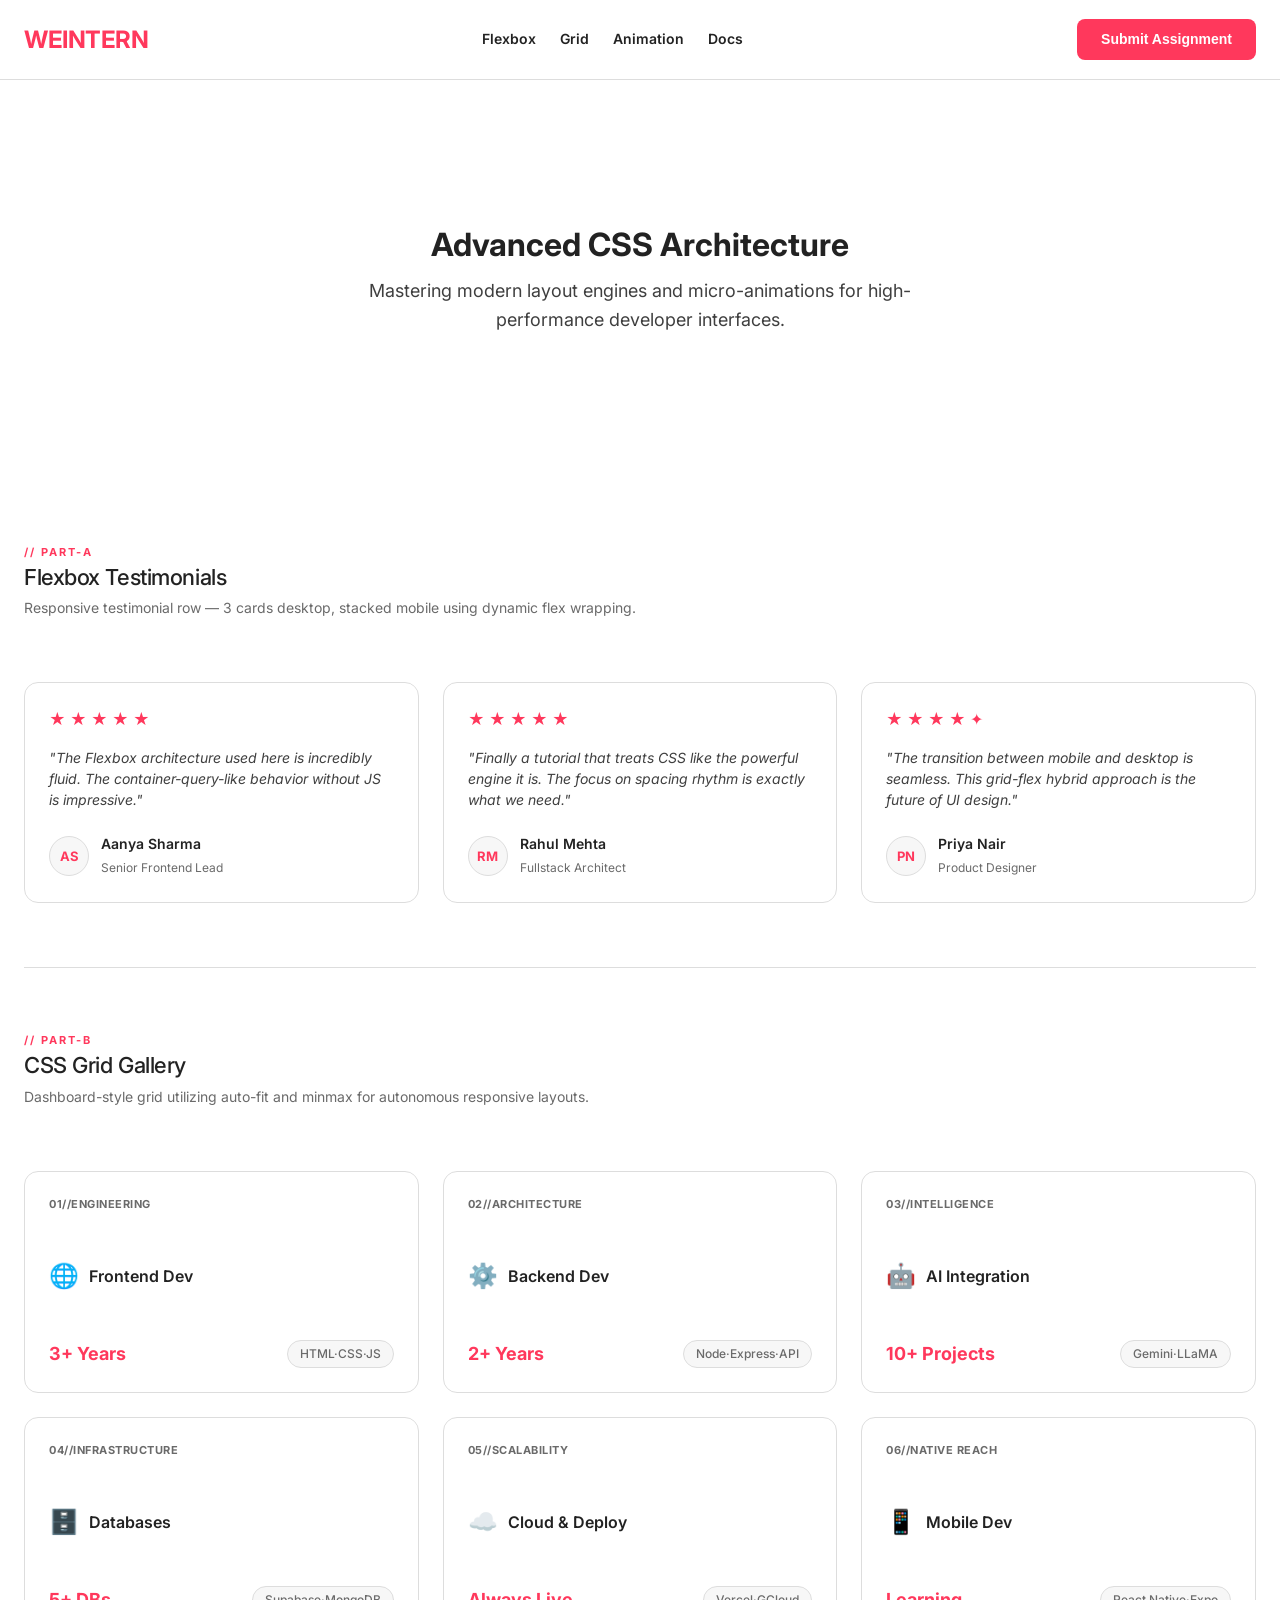
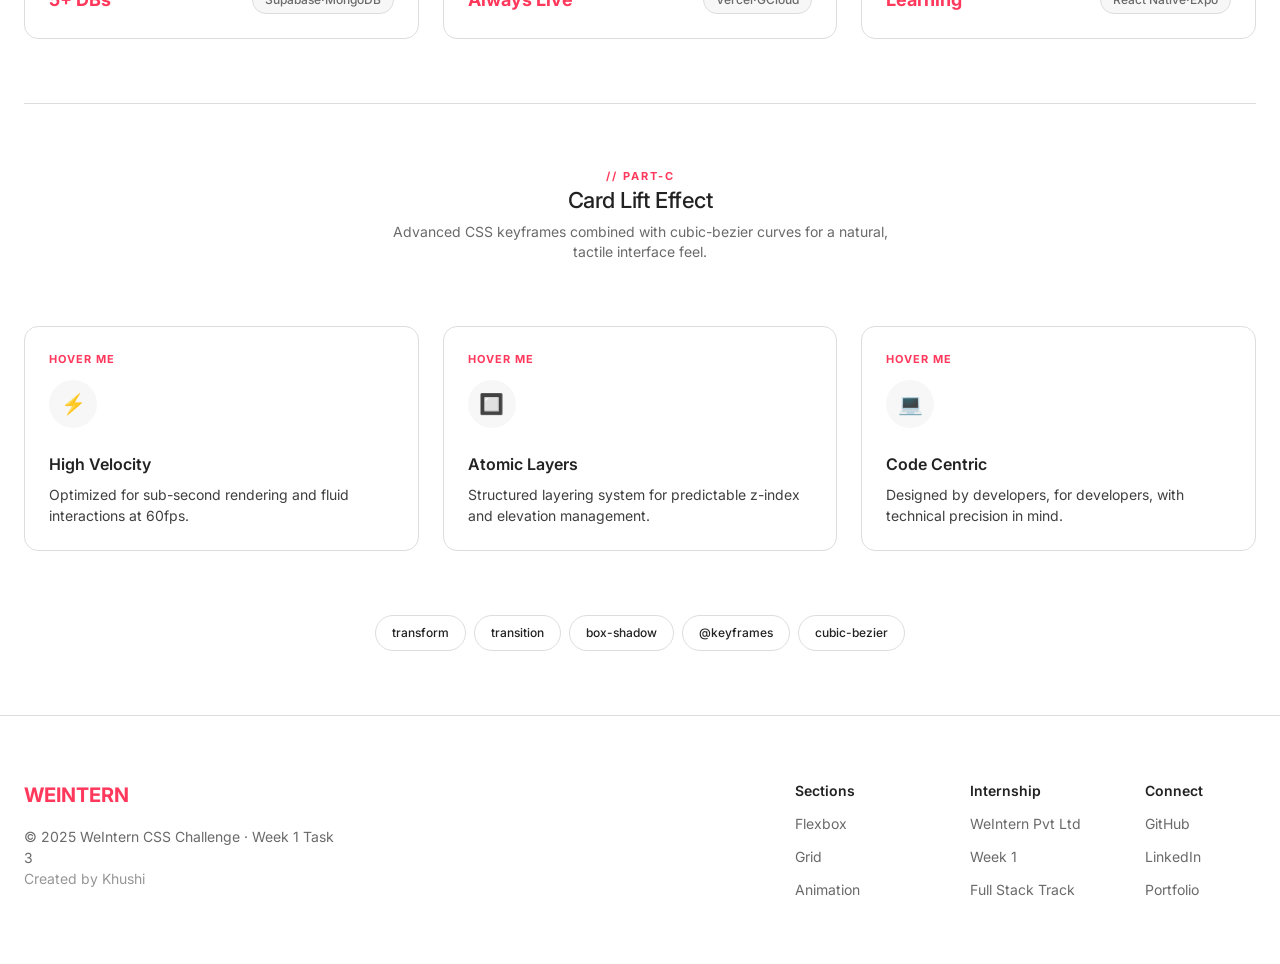
==== css-challenge/index.html @ 6a074ff6 "Convert layout to pure CSS/JS, add submission modal, and update README" ====
<!DOCTYPE html>
<html lang="en" class="custom-scrollbar">
<head>
  <meta charset="utf-8" />
  <meta name="viewport" content="width=device-width, initial-scale=1.0" />
  <title>WEINTERN | Airbnb Style Design</title>
  <!-- Google Fonts Inter -->
  <link href="https://fonts.googleapis.com/css2?family=Inter:wght@400;500;600;700&display=swap" rel="stylesheet" />
  <!-- Pure CSS Stylesheet -->
  <link rel="stylesheet" href="css/style.css?v=3" />
  <!-- Vanilla JS Script -->
  <script src="js/script.js?v=3" defer></script>
</head>
<body>

  <!-- Top Navigation Bar -->
  <header>
    <nav>
      <a href="#" class="logo">WEINTERN</a>
      <div class="nav-links">
        <a class="nav-link" href="#flexbox">Flexbox</a>
        <a class="nav-link" href="#grid">Grid</a>
        <a class="nav-link" href="#animation">Animation</a>
        <a class="nav-link" href="#">Docs</a>
      </div>
      <button class="btn-primary" id="submit-btn">Submit Assignment</button>
      <button class="hamburger" id="hamburger" aria-label="Toggle Navigation">☰</button>
    </nav>
  </header>

  <main>
    <!-- Hero Section -->
    <section class="hero">
      <div class="hero-content">
        <h1>Advanced CSS Architecture</h1>
        <p>Mastering modern layout engines and micro-animations for high-performance developer interfaces.</p>
      </div>
    </section>

    <!-- Section 1: Flexbox -->
    <section id="flexbox">
      <div class="section-header">
        <span class="section-tag">// part-a</span>
        <h2>Flexbox Testimonials</h2>
        <p>Responsive testimonial row — 3 cards desktop, stacked mobile using dynamic flex wrapping.</p>
      </div>
      <div class="flex-container reveal-container">
        <!-- Testimonial Card 1 -->
        <div class="reveal-card testimonial-card interactive-card card-press">
          <div class="star-rating">
            <span>★</span><span>★</span><span>★</span><span>★</span><span>★</span>
          </div>
          <p class="testimonial-text">"The Flexbox architecture used here is incredibly fluid. The container-query-like behavior without JS is impressive."</p>
          <div class="user-profile">
            <div class="avatar-initials">AS</div>
            <div class="user-info">
              <h4>Aanya Sharma</h4>
              <span>Senior Frontend Lead</span>
            </div>
          </div>
        </div>
        <!-- Testimonial Card 2 -->
        <div class="reveal-card testimonial-card interactive-card card-press">
          <div class="star-rating">
            <span>★</span><span>★</span><span>★</span><span>★</span><span>★</span>
          </div>
          <p class="testimonial-text">"Finally a tutorial that treats CSS like the powerful engine it is. The focus on spacing rhythm is exactly what we need."</p>
          <div class="user-profile">
            <div class="avatar-initials">RM</div>
            <div class="user-info">
              <h4>Rahul Mehta</h4>
              <span>Fullstack Architect</span>
            </div>
          </div>
        </div>
        <!-- Testimonial Card 3 -->
        <div class="reveal-card testimonial-card interactive-card card-press">
          <div class="star-rating">
            <span>★</span><span>★</span><span>★</span><span>★</span><span>✦</span>
          </div>
          <p class="testimonial-text">"The transition between mobile and desktop is seamless. This grid-flex hybrid approach is the future of UI design."</p>
          <div class="user-profile">
            <div class="avatar-initials">PN</div>
            <div class="user-info">
              <h4>Priya Nair</h4>
              <span>Product Designer</span>
            </div>
          </div>
        </div>
      </div>
    </section>

    <!-- Divider -->
    <div class="divider">
      <div class="divider-line"></div>
    </div>

    <!-- Section 2: Grid -->
    <section id="grid">
      <div class="section-header">
        <span class="section-tag">// part-b</span>
        <h2>CSS Grid Gallery</h2>
        <p>Dashboard-style grid utilizing auto-fit and minmax for autonomous responsive layouts.</p>
      </div>
      <div class="grid-container">
        <!-- Grid Items -->
        <div class="grid-card interactive-card card-press">
          <div class="grid-card-top">
            <span class="grid-category">01//ENGINEERING</span>
          </div>
          <div class="grid-card-middle">
            <span class="grid-icon">🌐</span>
            <h3 class="grid-title">Frontend Dev</h3>
          </div>
          <div class="grid-card-bottom">
            <span class="grid-stat">3+ Years</span>
            <span class="grid-tag">HTML·CSS·JS</span>
          </div>
        </div>
        <div class="grid-card interactive-card card-press">
          <div class="grid-card-top">
            <span class="grid-category">02//ARCHITECTURE</span>
          </div>
          <div class="grid-card-middle">
            <span class="grid-icon">⚙️</span>
            <h3 class="grid-title">Backend Dev</h3>
          </div>
          <div class="grid-card-bottom">
            <span class="grid-stat">2+ Years</span>
            <span class="grid-tag">Node·Express·API</span>
          </div>
        </div>
        <div class="grid-card interactive-card card-press">
          <div class="grid-card-top">
            <span class="grid-category">03//INTELLIGENCE</span>
          </div>
          <div class="grid-card-middle">
            <span class="grid-icon">🤖</span>
            <h3 class="grid-title">AI Integration</h3>
          </div>
          <div class="grid-card-bottom">
            <span class="grid-stat">10+ Projects</span>
            <span class="grid-tag">Gemini·LLaMA</span>
          </div>
        </div>
        <div class="grid-card interactive-card card-press">
          <div class="grid-card-top">
            <span class="grid-category">04//INFRASTRUCTURE</span>
          </div>
          <div class="grid-card-middle">
            <span class="grid-icon">🗄️</span>
            <h3 class="grid-title">Databases</h3>
          </div>
          <div class="grid-card-bottom">
            <span class="grid-stat">5+ DBs</span>
            <span class="grid-tag">Supabase·MongoDB</span>
          </div>
        </div>
        <div class="grid-card interactive-card card-press">
          <div class="grid-card-top">
            <span class="grid-category">05//SCALABILITY</span>
          </div>
          <div class="grid-card-middle">
            <span class="grid-icon">☁️</span>
            <h3 class="grid-title">Cloud & Deploy</h3>
          </div>
          <div class="grid-card-bottom">
            <span class="grid-stat">Always Live</span>
            <span class="grid-tag">Vercel·GCloud</span>
          </div>
        </div>
        <div class="grid-card interactive-card card-press">
          <div class="grid-card-top">
            <span class="grid-category">06//NATIVE REACH</span>
          </div>
          <div class="grid-card-middle">
            <span class="grid-icon">📱</span>
            <h3 class="grid-title">Mobile Dev</h3>
          </div>
          <div class="grid-card-bottom">
            <span class="grid-stat">Learning</span>
            <span class="grid-tag">React Native·Expo</span>
          </div>
        </div>
      </div>
    </section>

    <!-- Divider -->
    <div class="divider">
      <div class="divider-line"></div>
    </div>

    <!-- Section 3: Animation -->
    <section id="animation">
      <div class="section-header center-align">
        <span class="section-tag">// part-c</span>
        <h2>Card Lift Effect</h2>
        <p class="max-w-md mx-auto">Advanced CSS keyframes combined with cubic-bezier curves for a natural, tactile interface feel.</p>
      </div>
      <div class="animation-container reveal-container">
        <!-- Interactive Cards -->
        <div class="reveal-card animation-card interactive-card card-press">
          <span class="hover-label">HOVER ME</span>
          <div class="icon-wrapper">⚡</div>
          <h3 class="card-title">High Velocity</h3>
          <p class="card-desc">Optimized for sub-second rendering and fluid interactions at 60fps.</p>
        </div>
        <div class="reveal-card animation-card interactive-card card-press">
          <span class="hover-label">HOVER ME</span>
          <div class="icon-wrapper">🔲</div>
          <h3 class="card-title">Atomic Layers</h3>
          <p class="card-desc">Structured layering system for predictable z-index and elevation management.</p>
        </div>
        <div class="reveal-card animation-card interactive-card card-press">
          <span class="hover-label">HOVER ME</span>
          <div class="icon-wrapper">💻</div>
          <h3 class="card-title">Code Centric</h3>
          <p class="card-desc">Designed by developers, for developers, with technical precision in mind.</p>
        </div>
      </div>
      <!-- Technical Pills -->
      <div class="pills-container">
        <span class="tech-pill">transform</span>
        <span class="tech-pill">transition</span>
        <span class="tech-pill">box-shadow</span>
        <span class="tech-pill">@keyframes</span>
        <span class="tech-pill">cubic-bezier</span>
      </div>
    </section>
  </main>

  <!-- Footer -->
  <footer>
    <div class="footer-container">
      <div class="footer-left">
        <a href="#" class="footer-logo">WEINTERN</a>
        <div class="footer-info">
          © 2025 WeIntern CSS Challenge · Week 1 Task 3<br />
          <span class="opacity-70">Created by Khushi</span>
        </div>
      </div>
      <div class="footer-right">
        <div class="footer-col">
          <h4>Sections</h4>
          <a class="footer-link" href="#flexbox">Flexbox</a>
          <a class="footer-link" href="#grid">Grid</a>
          <a class="footer-link" href="#animation">Animation</a>
        </div>
        <div class="footer-col">
          <h4>Internship</h4>
          <span class="footer-text">WeIntern Pvt Ltd</span>
          <span class="footer-text">Week 1</span>
          <span class="footer-text">Full Stack Track</span>
        </div>
        <div class="footer-col">
          <h4>Connect</h4>
          <a class="footer-link" href="#">GitHub</a>
          <a class="footer-link" href="#">LinkedIn</a>
          <a class="footer-link" href="#">Portfolio</a>
        </div>
      </div>
    </div>
  </footer>

  <!-- Submission Confirmation Modal Template -->
  <template id="submission-modal-template">
    <div id="submission-modal" class="modal-overlay" aria-hidden="true">
      <div class="modal-card">
        <button class="modal-close" id="modal-close-btn" aria-label="Close modal">✕</button>
        <div class="modal-content">
          <!-- 1. Status badge -->
          <div class="modal-badge-wrapper">
            <span class="modal-badge">Week 1 · Task 3 · Submitted</span>
          </div>
          
          <!-- 2. Main heading -->
          <h2 class="modal-heading">Assignment Submitted</h2>
          
          <!-- 3. Subtext -->
          <p class="modal-subtext">Your CSS Challenge has been successfully submitted to WeIntern. Our team will review your implementation shortly.</p>
          
          <!-- 4. Divider -->
          <div class="modal-divider"></div>
          
          <!-- 5. Submission details -->
          <div class="modal-details">
            <div class="details-row">
              <span class="details-label">Task</span>
              <span class="details-value">CSS Challenge — Week 1</span>
            </div>
            <div class="details-row">
              <span class="details-label">Submitted by</span>
              <span class="details-value">Khushi</span>
            </div>
            <div class="details-row">
              <span class="details-label">Status</span>
              <span class="details-status-pill">Under Review</span>
            </div>
          </div>
          
          <!-- 6. Bottom divider -->
          <div class="modal-divider"></div>
          
          <!-- 7. Two buttons -->
          <div class="modal-buttons">
            <button class="btn-modal-secondary" id="modal-view-btn">View Submission</button>
            <button class="btn-modal-primary" id="modal-done-btn">Done</button>
          </div>
          
          <!-- 8. Legal note -->
          <p class="modal-legal">Submitted assignments are reviewed within 2-3 business days.</p>
        </div>
      </div>
    </div>
  </template>

</body>
</html>
---- css-challenge/css/style.css ----
/* ── VARIABLES ── */
:root {
  --primary: #ff385c;
  --on-primary: #ffffff;
  --bg: #ffffff;
  --surface: #ffffff;
  --on-surface: #222222;
  --on-surface-variant: #6a6a6a;
  --outline: #dddddd;
  --outline-soft: #ebebeb;
  --secondary: #3f3f3f;
  --surface-variant: #f7f7f7;
  --shadow-airbnb: rgba(0, 0, 0, 0.04) 0 2px 6px, rgba(0, 0, 0, 0.1) 0 4px 8px;
  
  --font-family: 'Inter', -apple-system, BlinkMacSystemFont, "Segoe UI", Roboto, Helvetica, Arial, sans-serif;
  
  /* Spacing system */
  --spacing-stack-sm: 8px;
  --spacing-stack-md: 12px;
  --spacing-stack-lg: 24px;
  --spacing-stack-xl: 64px;
  --spacing-gutter: 24px;
  --spacing-margin-mobile: 24px;
  --container-max: 1280px;
}

/* ── RESET ── */
* {
  box-sizing: border-box;
  margin: 0;
  padding: 0;
}

html {
  scroll-behavior: smooth;
}

body {
  font-family: var(--font-family);
  background-color: var(--bg);
  color: var(--on-surface);
  line-height: 1.5;
  font-size: 16px;
  overflow-x: hidden;
}

/* Custom Scrollbar */
.custom-scrollbar::-webkit-scrollbar {
  width: 8px;
}
.custom-scrollbar::-webkit-scrollbar-track {
  background: #ffffff;
}
.custom-scrollbar::-webkit-scrollbar-thumb {
  background: #dddddd;
  border-radius: 10px;
}

/* ── NAVBAR ── */
header {
  position: fixed;
  top: 0;
  width: 100%;
  z-index: 50;
  background-color: var(--surface);
  border-bottom: 1px solid var(--outline);
  height: 80px;
}

header nav {
  height: 100%;
  display: flex;
  align-items: center;
  justify-content: space-between;
  padding: 0 var(--spacing-gutter);
  max-width: var(--container-max);
  margin: 0 auto;
}

.logo {
  font-size: 24px;
  font-weight: 700;
  color: var(--primary);
  letter-spacing: -0.5px;
  text-decoration: none;
}

.nav-links {
  display: flex;
  align-items: center;
  gap: var(--spacing-stack-lg);
}

.nav-link {
  color: var(--on-surface);
  font-size: 14px;
  font-weight: 600;
  line-height: 1.43;
  text-decoration: none;
  transition: color 0.2s ease;
}

.nav-link:hover {
  color: var(--primary);
}

.btn-primary {
  background-color: var(--primary);
  color: var(--on-primary);
  border: none;
  padding: 10px 24px;
  font-size: 14px;
  font-weight: 600;
  line-height: 1.43;
  border-radius: 8px;
  cursor: pointer;
  transition: transform 0.2s ease, background-color 0.2s ease;
}

.btn-primary:active {
  transform: scale(0.95);
}

/* Hamburger menu button */
.hamburger {
  display: none;
  background: none;
  border: none;
  font-size: 24px;
  cursor: pointer;
  color: var(--on-surface);
  padding: 8px;
  z-index: 100;
}

/* ── HERO ── */
.hero {
  min-height: 400px;
  display: flex;
  flex-direction: column;
  align-items: center;
  justify-content: center;
  text-align: center;
  padding: var(--spacing-stack-xl) var(--spacing-margin-mobile);
  border-b: 1px solid var(--outline);
  background-color: var(--surface);
  margin-top: 80px; /* Offset for fixed navbar */
}

.hero-content {
  z-index: 10;
  max-width: 48rem; /* 3xl - 768px */
}

.hero-badge {
  display: inline-block;
  padding: 4px 12px;
  border: 1px solid var(--outline);
  background-color: var(--surface-variant);
  color: var(--on-surface);
  font-size: 12px;
  font-weight: 600;
  line-height: 1.43;
  margin-bottom: var(--spacing-stack-md);
  border-radius: 9999px;
}

.hero h1 {
  font-size: 32px;
  font-weight: 700;
  line-height: 1.25;
  color: var(--on-surface);
  margin-bottom: var(--spacing-stack-md);
}

.hero p {
  font-size: 18px;
  line-height: 1.6;
  color: var(--secondary);
  max-width: 36rem; /* xl */
  margin: 0 auto;
}

/* Section Common Styles */
section {
  padding: var(--spacing-stack-xl) var(--spacing-gutter);
  max-width: var(--container-max);
  margin: 0 auto;
  scroll-margin-top: 80px; /* offset for nav */
}

.section-header {
  margin-bottom: var(--spacing-stack-xl);
}

.section-header.center-align {
  text-align: center;
}

.max-w-md {
  max-width: 32rem;
}

.mx-auto {
  margin-left: auto;
  margin-right: auto;
}

.section-tag {
  font-size: 11px;
  font-weight: 700;
  color: var(--primary);
  letter-spacing: 2px;
  text-transform: uppercase;
  display: block;
  margin-bottom: 4px;
}

.section-header h2 {
  font-size: 22px;
  font-weight: 500;
  line-height: 1.18;
  letter-spacing: -0.44px;
  color: var(--on-surface);
  margin-bottom: 8px;
}

.section-header p {
  font-size: 14px;
  color: var(--on-surface-variant);
  line-height: 1.43;
}

.divider {
  max-width: var(--container-max);
  margin: 0 auto;
  padding: 0 var(--spacing-gutter);
}

.divider-line {
  border-top: 1px solid var(--outline);
}

/* ── FLEXBOX SECTION ── */
.flex-container {
  display: flex;
  flex-wrap: wrap;
  gap: var(--spacing-gutter);
  justify-content: center;
}

.testimonial-card {
  flex: 1;
  min-width: 280px;
  background-color: var(--surface);
  padding: var(--spacing-stack-lg);
  border: 1px solid var(--outline);
  border-radius: 14px;
  cursor: pointer;
  transition: transform 0.15s ease, box-shadow 0.3s ease;
}

.testimonial-card:hover {
  box-shadow: var(--shadow-airbnb);
}

.star-rating {
  display: flex;
  gap: 2px;
  color: var(--primary);
  font-size: 16px;
  letter-spacing: 2px;
  margin-bottom: 16px;
}

.testimonial-text {
  font-size: 14px;
  line-height: 1.5;
  color: var(--secondary);
  font-style: italic;
  margin-bottom: 24px;
}

.user-profile {
  display: flex;
  align-items: center;
  gap: 12px;
}

.avatar-initials {
  width: 40px;
  height: 40px;
  border-radius: 9999px;
  background-color: var(--surface-variant);
  border: 1px solid var(--outline);
  display: flex;
  align-items: center;
  justify-content: center;
  font-size: 13px;
  font-weight: 700;
  color: var(--primary);
}

.user-info h4 {
  font-size: 14px;
  font-weight: 600;
  color: var(--on-surface);
  line-height: 1.43;
}

.user-info span {
  font-size: 12px;
  color: var(--on-surface-variant);
  line-height: 1.33;
}

/* ── GRID SECTION ── */
.grid-container {
  display: grid;
  grid-template-columns: repeat(3, 1fr);
  gap: var(--spacing-gutter);
}

.grid-card {
  display: flex;
  flex-direction: column;
  justify-content: space-between;
  padding: 24px;
  aspect-ratio: 16 / 9;
  background-color: var(--surface);
  border: 1px solid var(--outline);
  border-radius: 14px;
  cursor: pointer;
  position: relative;
  overflow: hidden;
  box-sizing: border-box;
  transition: transform 0.15s ease, box-shadow 0.3s ease;
}

.grid-card:hover {
  box-shadow: var(--shadow-airbnb);
}

.grid-card-top {
  display: flex;
  justify-content: space-between;
  align-items: flex-start;
  width: 100%;
}

.grid-category {
  font-size: 11px;
  font-weight: 700;
  color: var(--on-surface-variant);
  text-transform: uppercase;
  letter-spacing: 0.5px;
}

.grid-card-middle {
  display: flex;
  align-items: center;
  gap: 10px;
  margin: 8px 0;
}

.grid-icon {
  font-size: 24px;
  display: inline-block;
  line-height: 1;
}

.grid-title {
  font-size: 16px;
  font-weight: 600;
  color: var(--on-surface);
}

.grid-card-bottom {
  display: flex;
  justify-content: space-between;
  align-items: center;
  width: 100%;
}

.grid-stat {
  font-size: 18px;
  font-weight: 700;
  color: var(--primary);
}

.grid-tag {
  background-color: #f7f7f7;
  border: 1px solid #dddddd;
  border-radius: 9999px;
  padding: 4px 12px;
  font-size: 12px;
  color: #6a6a6a;
  font-weight: 500;
}

/* ── ANIMATION SECTION ── */
.animation-container {
  display: grid;
  grid-template-columns: repeat(3, 1fr);
  gap: var(--spacing-gutter);
}

.animation-card {
  background-color: var(--surface);
  padding: var(--spacing-stack-lg);
  border: 1px solid var(--outline);
  border-radius: 14px;
  cursor: pointer;
  transition: transform 0.15s ease, box-shadow 0.3s ease;
}

.animation-card:hover {
  box-shadow: var(--shadow-airbnb);
}

.hover-label {
  font-size: 11px;
  font-weight: 700;
  color: var(--primary);
  letter-spacing: 1px;
  text-transform: uppercase;
  margin-bottom: 12px;
  display: block;
}

.icon-wrapper {
  width: 48px;
  height: 48px;
  background-color: var(--surface-variant);
  border-radius: 9999px;
  display: flex;
  align-items: center;
  justify-content: center;
  font-size: 20px;
  color: var(--primary);
  margin-bottom: 24px;
  transition: background-color 0.3s ease;
}

.animation-card:hover .icon-wrapper {
  background-color: rgba(255, 56, 92, 0.1);
}

.card-title {
  font-size: 16px;
  font-weight: 600;
  color: var(--on-surface);
  margin-bottom: 8px;
}

.card-desc {
  font-size: 14px;
  color: var(--secondary);
  line-height: 1.5;
}

.pills-container {
  margin-top: var(--spacing-stack-xl);
  display: flex;
  flex-wrap: wrap;
  gap: 8px;
  justify-content: center;
}

.tech-pill {
  padding: 8px 16px;
  background-color: var(--surface);
  color: var(--on-surface);
  border: 1px solid var(--outline);
  border-radius: 9999px;
  font-size: 12px;
  font-weight: 500;
  cursor: pointer;
  transition: border-color 0.2s ease, background-color 0.2s ease;
}

.tech-pill:hover {
  border-color: var(--on-surface);
}

/* Animations details */
@keyframes cardEntrance {
  from { opacity: 0; transform: translateY(10px); }
  to { opacity: 1; transform: translateY(0); }
}

.reveal-card {
  opacity: 0;
}

.in-view .reveal-card {
  animation: cardEntrance 0.6s ease-out forwards;
}

/* Staggered delays for reveal cards */
.reveal-container .reveal-card:nth-child(1) {
  animation-delay: 100ms;
}
.reveal-container .reveal-card:nth-child(2) {
  animation-delay: 200ms;
}
.reveal-container .reveal-card:nth-child(3) {
  animation-delay: 300ms;
}

/* Interactive Ripple Code */
.ripple {
  position: absolute;
  background: rgba(255, 56, 92, 0.2);
  border-radius: 50%;
  transform: scale(0);
  animation: ripple-effect 0.6s linear;
  pointer-events: none;
}

@keyframes ripple-effect {
  to {
    transform: scale(4);
    opacity: 0;
  }
}

.card-press {
  transition: transform 0.15s ease, box-shadow 0.15s ease;
}

.card-pressed {
  transform: scale(0.98) !important;
}

/* ── FOOTER ── */
footer {
  background-color: var(--surface);
  width: 100%;
  padding: var(--spacing-stack-xl) var(--spacing-gutter);
  border-top: 1px solid var(--outline);
}

.footer-container {
  display: flex;
  justify-content: space-between;
  align-items: flex-start;
  max-width: var(--container-max);
  margin: 0 auto;
  gap: 48px;
}

.footer-left {
  display: flex;
  flex-direction: column;
  gap: 16px;
  max-width: 320px;
}

.footer-logo {
  font-size: 20px;
  font-weight: 700;
  color: var(--primary);
  text-decoration: none;
}

.footer-info {
  color: var(--on-surface-variant);
  font-size: 14px;
  line-height: 1.5;
}

.footer-info .opacity-70 {
  opacity: 0.7;
}

.footer-right {
  display: grid;
  grid-template-columns: repeat(3, 1fr);
  gap: var(--spacing-stack-xl);
}

.footer-col {
  display: flex;
  flex-direction: column;
  gap: 12px;
}

.footer-col h4 {
  font-size: 14px;
  font-weight: 600;
  color: var(--on-surface);
}

.footer-link {
  color: var(--on-surface-variant);
  text-decoration: none;
  font-size: 14px;
  transition: color 0.2s ease;
}

.footer-link:hover {
  text-decoration: underline;
  color: var(--on-surface);
}

.footer-text {
  color: var(--on-surface-variant);
  font-size: 14px;
}

/* ── RESPONSIVE ── */
@media (max-width: 744px) {
  /* Navbar adjustments */
  header nav {
    padding: 0 var(--spacing-margin-mobile);
  }
  
  .hamburger {
    display: block; /* Show hamburger button */
  }

  .nav-links {
    display: none; /* Hide default menu */
    flex-direction: column;
    align-items: flex-start;
    position: absolute;
    top: 80px;
    left: 0;
    width: 100%;
    background-color: var(--surface);
    border-bottom: 1px solid var(--outline);
    padding: 16px var(--spacing-margin-mobile) 24px var(--spacing-margin-mobile);
    box-shadow: var(--shadow-airbnb);
    gap: 16px;
    box-sizing: border-box;
  }
  
  .nav-links.open {
    display: flex; /* Open navigation panel */
  }

  .btn-primary {
    width: 100%;
    text-align: center;
    box-sizing: border-box;
  }

  /* Section Padding */
  section {
    padding: 32px var(--spacing-margin-mobile);
  }

  .hero {
    padding: 48px var(--spacing-margin-mobile);
  }
  
  .hero h1 {
    font-size: 28px;
  }

  /* Flexbox stacked full width */
  .flex-container {
    flex-direction: column;
  }

  .testimonial-card {
    width: 100%;
    min-width: 100%;
  }

  /* Grid 1 column */
  .grid-container {
    grid-template-columns: 1fr;
  }
  
  .grid-card {
    aspect-ratio: auto;
    min-height: 180px;
  }

  /* Animation cards 1 column */
  .animation-container {
    grid-template-columns: 1fr;
  }

  /* Footer adjustments */
  .footer-container {
    flex-direction: column;
    gap: 48px;
    padding: 0;
  }

  .footer-left {
    max-width: 100%;
    text-align: center;
    align-items: center;
    width: 100%;
  }

  .footer-right {
    grid-template-columns: 1fr;
    gap: 32px;
    width: 100%;
    text-align: center;
  }

  .footer-col {
    align-items: center;
  }

  /* Minimum touch targets */
  .nav-link, 
  .btn-primary, 
  .footer-link,
  .tech-pill,
  .testimonial-card,
  .grid-card,
  .animation-card {
    min-height: 48px;
  }
  
  .btn-primary {
    display: flex;
    align-items: center;
    justify-content: center;
  }
}

/* ── SUBMISSION MODAL ── */
body.modal-open {
  overflow: hidden;
}

.modal-overlay {
  position: fixed;
  top: 0;
  left: 0;
  right: 0;
  bottom: 0;
  background-color: rgba(0, 0, 0, 0.5);
  display: flex;
  align-items: center;
  justify-content: center;
  z-index: 1000;
  opacity: 0;
  transition: opacity 0.2s ease;
}

.modal-overlay.show {
  opacity: 1;
}

.modal-card {
  background: #ffffff;
  border-radius: 16px;
  width: 520px;
  max-width: calc(100% - 48px);
  padding: 40px;
  position: relative;
  box-shadow: 
    rgba(0, 0, 0, 0.04) 0 2px 6px,
    rgba(0, 0, 0, 0.1) 0 4px 8px,
    rgba(0, 0, 0, 0.2) 0 16px 40px;
  transform: translateY(20px);
  opacity: 0;
  transition: transform 0.3s ease 0.05s, opacity 0.3s ease 0.05s;
  box-sizing: border-box;
}

.modal-overlay.show .modal-card {
  transform: translateY(0);
  opacity: 1;
}

.modal-close {
  position: absolute;
  top: 16px;
  right: 16px;
  width: 32px;
  height: 32px;
  border-radius: 9999px;
  background: #f7f7f7;
  border: 1px solid #dddddd;
  font-size: 16px;
  color: #222222;
  cursor: pointer;
  display: flex;
  align-items: center;
  justify-content: center;
  transition: background-color 0.2s ease;
  padding: 0;
  line-height: 1;
}

.modal-close:hover {
  background-color: #ebebeb;
}

.modal-content {
  display: flex;
  flex-direction: column;
}

.modal-badge-wrapper {
  margin-bottom: 20px;
}

.modal-badge {
  background: #f7f7f7;
  border: 1px solid #dddddd;
  border-radius: 9999px;
  padding: 6px 16px;
  font-size: 11px;
  font-weight: 600;
  color: #6a6a6a;
  display: inline-block;
  text-transform: none;
  letter-spacing: normal;
}

.modal-heading {
  font-size: 28px;
  font-weight: 700;
  color: #222222;
  line-height: 1.2;
  margin-bottom: 8px;
}

.modal-subtext {
  font-size: 16px;
  font-weight: 400;
  color: #3f3f3f;
  line-height: 1.5;
  margin-bottom: 28px;
}

.modal-divider {
  height: 1px;
  background-color: #dddddd;
  margin: 24px 0;
  width: 100%;
}

.modal-details {
  display: flex;
  flex-direction: column;
}

.details-row {
  display: flex;
  justify-content: space-between;
  align-items: center;
  padding: 12px 0;
  border-bottom: 1px solid #ebebeb;
}

.details-row:last-child {
  border-bottom: none;
}

.details-label {
  font-size: 14px;
  font-weight: 500;
  color: #6a6a6a;
}

.details-value {
  font-size: 14px;
  font-weight: 600;
  color: #222222;
}

.details-status-pill {
  background: #fff8f9;
  border: 1px solid #ffcdd5;
  border-radius: 9999px;
  padding: 3px 12px;
  font-size: 12px;
  font-weight: 600;
  color: #ff385c;
  display: inline-block;
}

.modal-buttons {
  display: flex;
  gap: 12px;
}

.btn-modal-secondary {
  flex: 1;
  height: 48px;
  background: #ffffff;
  border: 1px solid #222222;
  border-radius: 8px;
  font-size: 14px;
  font-weight: 500;
  color: #222222;
  cursor: pointer;
  transition: background-color 0.2s ease;
  display: flex;
  align-items: center;
  justify-content: center;
}

.btn-modal-secondary:hover {
  background: #f7f7f7;
}

.btn-modal-primary {
  flex: 1;
  height: 48px;
  background: #ff385c;
  border: none;
  border-radius: 8px;
  font-size: 14px;
  font-weight: 500;
  color: #ffffff;
  cursor: pointer;
  transition: background-color 0.2s ease, transform 0.1s ease;
  display: flex;
  align-items: center;
  justify-content: center;
}

.btn-modal-primary:hover {
  background: #e00b41;
}

.btn-modal-primary:active {
  transform: scale(0.98);
}

.modal-legal {
  font-size: 12px;
  font-weight: 400;
  color: #6a6a6a;
  text-align: center;
  margin-top: 16px;
  line-height: 1.4;
}

/* ── RESPONSIVE MODAL OVERRIDES ── */
@media (max-width: 744px) {
  .modal-card {
    padding: 24px;
    width: calc(100% - 32px);
    max-width: calc(100% - 32px);
  }

  .modal-heading {
    font-size: 22px;
  }

  .modal-buttons {
    flex-direction: column;
    gap: 12px;
  }
  
  .btn-modal-secondary,
  .btn-modal-primary {
    width: 100%;
  }
}
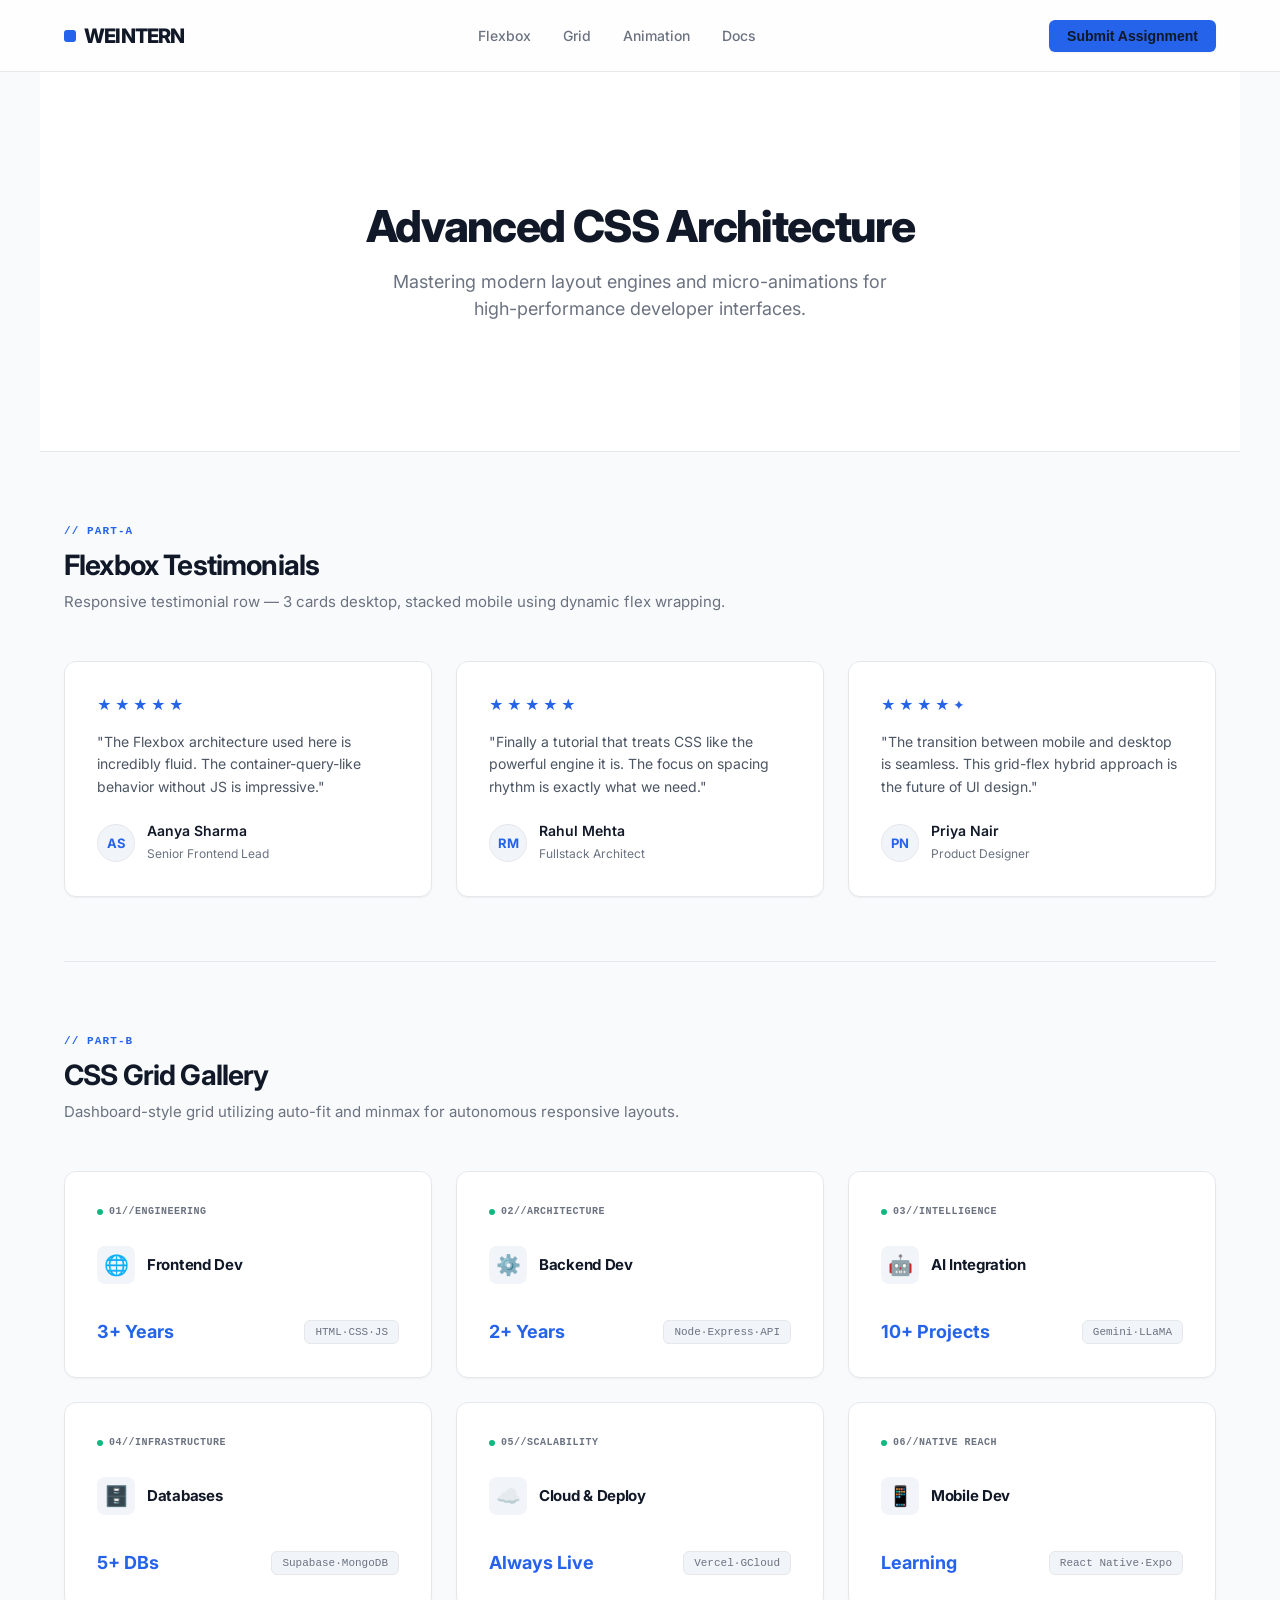
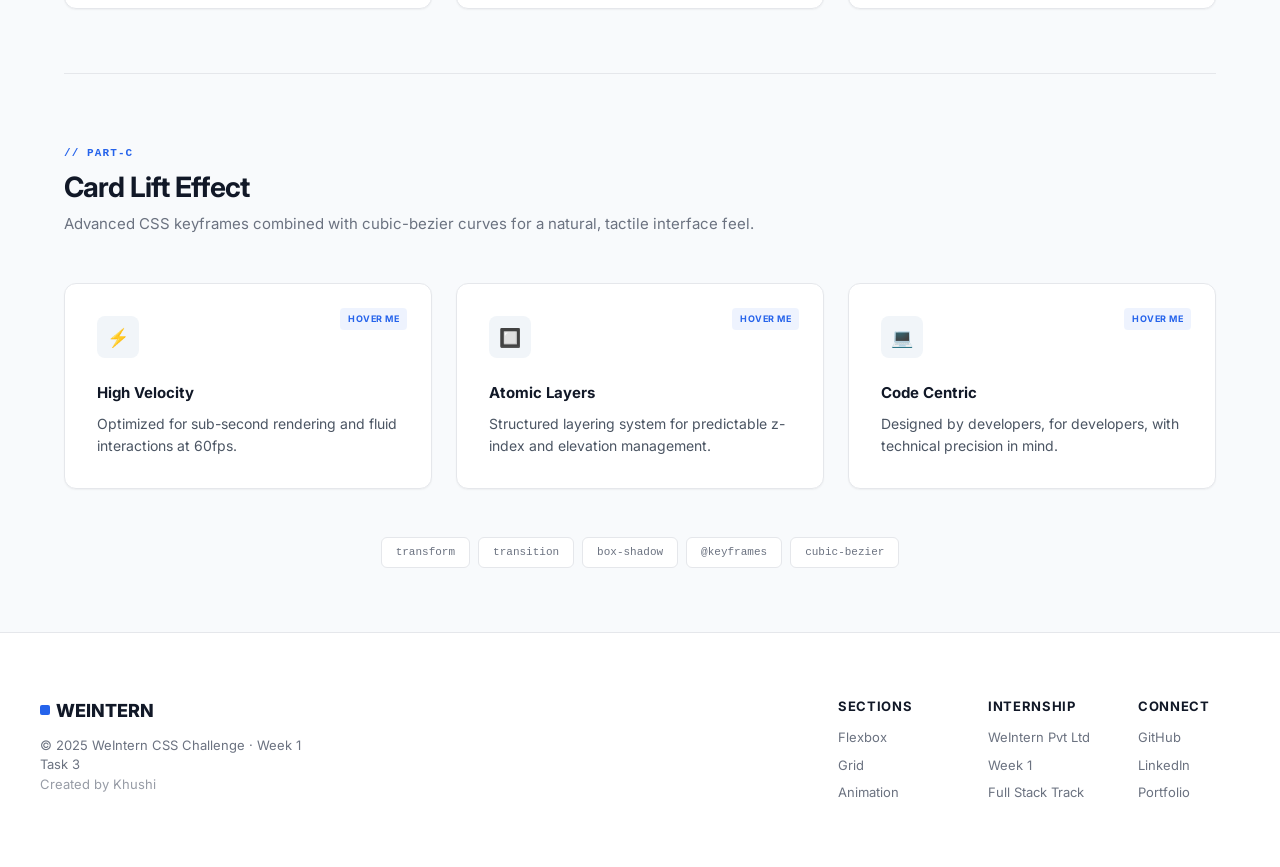
==== commit b4c7b85e: "Apply premium Slate/Blue SaaS design tokens, typography weight, animated underlines, and card hover " ====
--- a/css-challenge/index.html
+++ b/css-challenge/index.html
@@ -7,9 +7,9 @@
   <!-- Google Fonts Inter -->
   <link href="https://fonts.googleapis.com/css2?family=Inter:wght@400;500;600;700&display=swap" rel="stylesheet" />
   <!-- Pure CSS Stylesheet -->
-  <link rel="stylesheet" href="css/style.css?v=3" />
+  <link rel="stylesheet" href="css/style.css?v=4" />
   <!-- Vanilla JS Script -->
-  <script src="js/script.js?v=3" defer></script>
+  <script src="js/script.js?v=4" defer></script>
 </head>
 <body>
 
--- a/css-challenge/css/style.css
+++ b/css-challenge/css/style.css
@@ -1,27 +1,34 @@
 /* ── VARIABLES ── */
 :root {
-  --primary: #ff385c;
-  --on-primary: #ffffff;
-  --bg: #ffffff;
+  --primary: #2563EB;
+  --accent: #3B82F6;
+  --bg: #F8FAFC;
   --surface: #ffffff;
-  --on-surface: #222222;
-  --on-surface-variant: #6a6a6a;
-  --outline: #dddddd;
-  --outline-soft: #ebebeb;
-  --secondary: #3f3f3f;
-  --surface-variant: #f7f7f7;
-  --shadow-airbnb: rgba(0, 0, 0, 0.04) 0 2px 6px, rgba(0, 0, 0, 0.1) 0 4px 8px;
+  --on-surface: #111827;
+  --on-surface-variant: #6B7280;
+  --outline: #E5E7EB;
+  --outline-soft: #F3F4F6;
+  --secondary: #4B5563;
+  --surface-variant: #F1F5F9;
   
-  --font-family: 'Inter', -apple-system, BlinkMacSystemFont, "Segoe UI", Roboto, Helvetica, Arial, sans-serif;
+  /* Spacing Tokens (8px System) */
+  --space-1: 8px;
+  --space-2: 16px;
+  --space-3: 24px;
+  --space-4: 32px;
+  --space-6: 48px;
+  --space-8: 64px;
+  --container-max: 1200px;
   
-  /* Spacing system */
-  --spacing-stack-sm: 8px;
-  --spacing-stack-md: 12px;
-  --spacing-stack-lg: 24px;
-  --spacing-stack-xl: 64px;
-  --spacing-gutter: 24px;
-  --spacing-margin-mobile: 24px;
-  --container-max: 1280px;
+  /* Premium SaaS Shadows */
+  --shadow-sm: 0 1px 3px rgba(0, 0, 0, 0.02), 0 1px 2px rgba(0, 0, 0, 0.04);
+  --shadow-md: 0 4px 6px -1px rgba(0, 0, 0, 0.05), 0 2px 4px -1px rgba(0, 0, 0, 0.03);
+  --shadow-lg: 0 10px 15px -3px rgba(0, 0, 0, 0.04), 0 4px 6px -2px rgba(0, 0, 0, 0.02);
+  --shadow-hover: 0 20px 25px -5px rgba(37, 99, 235, 0.05), 0 10px 10px -5px rgba(0, 0, 0, 0.02);
+  --shadow-modal: 0 20px 25px -5px rgba(0, 0, 0, 0.1), 0 10px 10px -5px rgba(0, 0, 0, 0.04);
+
+  /* Easing Transition (SaaS Elastic) */
+  --ease-elastic: cubic-bezier(0.16, 1, 0.3, 1);
 }
 
 /* ── RESET ── */
@@ -36,12 +43,13 @@
 }
 
 body {
-  font-family: var(--font-family);
+  font-family: 'Inter', -apple-system, BlinkMacSystemFont, "Segoe UI", Roboto, Helvetica, Arial, sans-serif;
   background-color: var(--bg);
   color: var(--on-surface);
   line-height: 1.5;
   font-size: 16px;
   overflow-x: hidden;
+  -webkit-font-smoothing: antialiased;
 }
 
 /* Custom Scrollbar */
@@ -49,10 +57,10 @@
   width: 8px;
 }
 .custom-scrollbar::-webkit-scrollbar-track {
-  background: #ffffff;
+  background: var(--bg);
 }
 .custom-scrollbar::-webkit-scrollbar-thumb {
-  background: #dddddd;
+  background: var(--outline);
   border-radius: 10px;
 }
 
@@ -62,9 +70,12 @@
   top: 0;
   width: 100%;
   z-index: 50;
-  background-color: var(--surface);
+  background-color: rgba(255, 255, 255, 0.8);
+  backdrop-filter: blur(12px);
+  -webkit-backdrop-filter: blur(12px);
   border-bottom: 1px solid var(--outline);
-  height: 80px;
+  height: 72px;
+  transition: background-color 0.3s ease;
 }
 
 header nav {
@@ -72,56 +83,92 @@
   display: flex;
   align-items: center;
   justify-content: space-between;
-  padding: 0 var(--spacing-gutter);
+  padding: 0 var(--space-3);
   max-width: var(--container-max);
   margin: 0 auto;
 }
 
 .logo {
-  font-size: 24px;
-  font-weight: 700;
-  color: var(--primary);
-  letter-spacing: -0.5px;
+  font-size: 20px;
+  font-weight: 800;
+  color: var(--on-surface);
+  letter-spacing: -0.04em;
   text-decoration: none;
+  display: flex;
+  align-items: center;
+  gap: 8px;
+}
+
+.logo::before {
+  content: '';
+  display: inline-block;
+  width: 12px;
+  height: 12px;
+  background-color: var(--primary);
+  border-radius: 3px;
 }
 
 .nav-links {
   display: flex;
   align-items: center;
-  gap: var(--spacing-stack-lg);
+  gap: var(--space-4);
 }
 
 .nav-link {
-  color: var(--on-surface);
+  color: var(--on-surface-variant);
   font-size: 14px;
-  font-weight: 600;
-  line-height: 1.43;
+  font-weight: 500;
   text-decoration: none;
-  transition: color 0.2s ease;
+  position: relative;
+  padding: 4px 0;
+  transition: color 0.2s var(--ease-elastic);
 }
 
 .nav-link:hover {
-  color: var(--primary);
+  color: var(--on-surface);
+}
+
+/* Slide-in Animated Underline */
+.nav-link::after {
+  content: '';
+  position: absolute;
+  width: 100%;
+  transform: scaleX(0);
+  height: 2px;
+  bottom: 0;
+  left: 0;
+  background-color: var(--primary);
+  transform-origin: bottom right;
+  transition: transform 0.25s var(--ease-elastic);
+}
+
+.nav-link:hover::after {
+  transform: scaleX(1);
+  transform-origin: bottom left;
 }
 
 .btn-primary {
   background-color: var(--primary);
   color: var(--on-primary);
   border: none;
-  padding: 10px 24px;
+  padding: 8px 18px;
   font-size: 14px;
   font-weight: 600;
-  line-height: 1.43;
-  border-radius: 8px;
+  border-radius: 6px;
   cursor: pointer;
-  transition: transform 0.2s ease, background-color 0.2s ease;
+  box-shadow: var(--shadow-sm);
+  transition: background-color 0.2s var(--ease-elastic), transform 0.2s var(--ease-elastic), box-shadow 0.2s var(--ease-elastic);
+}
+
+.btn-primary:hover {
+  background-color: #1D4ED8;
+  box-shadow: 0 4px 12px rgba(37, 99, 235, 0.15);
 }
 
 .btn-primary:active {
-  transform: scale(0.95);
-}
-
-/* Hamburger menu button */
+  transform: scale(0.96);
+}
+
 .hamburger {
   display: none;
   background: none;
@@ -135,106 +182,82 @@
 
 /* ── HERO ── */
 .hero {
-  min-height: 400px;
+  min-height: 380px;
   display: flex;
   flex-direction: column;
   align-items: center;
   justify-content: center;
   text-align: center;
-  padding: var(--spacing-stack-xl) var(--spacing-margin-mobile);
-  border-b: 1px solid var(--outline);
+  padding: var(--space-8) var(--space-3);
+  border-bottom: 1px solid var(--outline);
   background-color: var(--surface);
-  margin-top: 80px; /* Offset for fixed navbar */
+  margin-top: 72px;
 }
 
 .hero-content {
   z-index: 10;
-  max-width: 48rem; /* 3xl - 768px */
-}
-
-.hero-badge {
-  display: inline-block;
-  padding: 4px 12px;
-  border: 1px solid var(--outline);
-  background-color: var(--surface-variant);
-  color: var(--on-surface);
-  font-size: 12px;
-  font-weight: 600;
-  line-height: 1.43;
-  margin-bottom: var(--spacing-stack-md);
-  border-radius: 9999px;
+  max-width: 640px;
 }
 
 .hero h1 {
-  font-size: 32px;
-  font-weight: 700;
-  line-height: 1.25;
-  color: var(--on-surface);
-  margin-bottom: var(--spacing-stack-md);
+  font-size: 44px;
+  font-weight: 800;
+  line-height: 1.15;
+  color: var(--on-surface);
+  letter-spacing: -0.03em;
+  margin-bottom: var(--space-2);
 }
 
 .hero p {
   font-size: 18px;
-  line-height: 1.6;
-  color: var(--secondary);
-  max-width: 36rem; /* xl */
+  line-height: 1.5;
+  color: var(--on-surface-variant);
+  max-width: 520px;
   margin: 0 auto;
 }
 
 /* Section Common Styles */
 section {
-  padding: var(--spacing-stack-xl) var(--spacing-gutter);
+  padding: var(--space-8) var(--space-3);
   max-width: var(--container-max);
   margin: 0 auto;
-  scroll-margin-top: 80px; /* offset for nav */
+  scroll-margin-top: 72px;
 }
 
 .section-header {
-  margin-bottom: var(--spacing-stack-xl);
-}
-
-.section-header.center-align {
-  text-align: center;
-}
-
-.max-w-md {
-  max-width: 32rem;
-}
-
-.mx-auto {
-  margin-left: auto;
-  margin-right: auto;
+  margin-bottom: var(--space-6);
 }
 
 .section-tag {
+  font-family: 'SFMono-Regular', Consolas, 'Liberation Mono', Menlo, monospace;
   font-size: 11px;
   font-weight: 700;
   color: var(--primary);
-  letter-spacing: 2px;
+  letter-spacing: 0.1em;
   text-transform: uppercase;
-  display: block;
-  margin-bottom: 4px;
+  display: inline-block;
+  margin-bottom: var(--space-1);
 }
 
 .section-header h2 {
-  font-size: 22px;
-  font-weight: 500;
-  line-height: 1.18;
-  letter-spacing: -0.44px;
-  color: var(--on-surface);
-  margin-bottom: 8px;
+  font-size: 28px;
+  font-weight: 700;
+  line-height: 1.25;
+  letter-spacing: -0.03em;
+  color: var(--on-surface);
+  margin-bottom: var(--space-1);
 }
 
 .section-header p {
-  font-size: 14px;
-  color: var(--on-surface-variant);
-  line-height: 1.43;
+  font-size: 15px;
+  color: var(--on-surface-variant);
+  line-height: 1.5;
 }
 
 .divider {
   max-width: var(--container-max);
   margin: 0 auto;
-  padding: 0 var(--spacing-gutter);
+  padding: 0 var(--space-3);
 }
 
 .divider-line {
@@ -245,40 +268,43 @@
 .flex-container {
   display: flex;
   flex-wrap: wrap;
-  gap: var(--spacing-gutter);
+  gap: var(--space-3);
   justify-content: center;
 }
 
 .testimonial-card {
   flex: 1;
-  min-width: 280px;
+  min-width: 290px;
   background-color: var(--surface);
-  padding: var(--spacing-stack-lg);
+  padding: var(--space-4);
   border: 1px solid var(--outline);
-  border-radius: 14px;
+  border-radius: 12px;
   cursor: pointer;
-  transition: transform 0.15s ease, box-shadow 0.3s ease;
+  box-shadow: var(--shadow-sm);
+  transition: transform 0.3s var(--ease-elastic), box-shadow 0.3s var(--ease-elastic), border-color 0.3s var(--ease-elastic);
 }
 
 .testimonial-card:hover {
-  box-shadow: var(--shadow-airbnb);
+  transform: translateY(-4px); /* Sleek translateY hover instead of scaling */
+  box-shadow: var(--shadow-hover);
+  border-color: var(--primary);
 }
 
 .star-rating {
   display: flex;
   gap: 2px;
   color: var(--primary);
-  font-size: 16px;
-  letter-spacing: 2px;
-  margin-bottom: 16px;
+  font-size: 14px;
+  letter-spacing: 1px;
+  margin-bottom: var(--space-2);
 }
 
 .testimonial-text {
   font-size: 14px;
-  line-height: 1.5;
+  line-height: 1.6;
   color: var(--secondary);
-  font-style: italic;
-  margin-bottom: 24px;
+  font-style: normal;
+  margin-bottom: var(--space-3);
 }
 
 .user-profile {
@@ -288,9 +314,9 @@
 }
 
 .avatar-initials {
-  width: 40px;
-  height: 40px;
-  border-radius: 9999px;
+  width: 38px;
+  height: 38px;
+  border-radius: 50%;
   background-color: var(--surface-variant);
   border: 1px solid var(--outline);
   display: flex;
@@ -305,40 +331,42 @@
   font-size: 14px;
   font-weight: 600;
   color: var(--on-surface);
-  line-height: 1.43;
+  line-height: 1.3;
 }
 
 .user-info span {
   font-size: 12px;
   color: var(--on-surface-variant);
-  line-height: 1.33;
+  line-height: 1.3;
 }
 
 /* ── GRID SECTION ── */
 .grid-container {
   display: grid;
   grid-template-columns: repeat(3, 1fr);
-  gap: var(--spacing-gutter);
+  gap: var(--space-3);
 }
 
 .grid-card {
   display: flex;
   flex-direction: column;
   justify-content: space-between;
-  padding: 24px;
+  padding: var(--space-4);
   aspect-ratio: 16 / 9;
   background-color: var(--surface);
   border: 1px solid var(--outline);
-  border-radius: 14px;
+  border-radius: 12px;
   cursor: pointer;
   position: relative;
   overflow: hidden;
-  box-sizing: border-box;
-  transition: transform 0.15s ease, box-shadow 0.3s ease;
+  box-shadow: var(--shadow-sm);
+  transition: transform 0.3s var(--ease-elastic), box-shadow 0.3s var(--ease-elastic), border-color 0.3s var(--ease-elastic);
 }
 
 .grid-card:hover {
-  box-shadow: var(--shadow-airbnb);
+  transform: translateY(-4px);
+  box-shadow: var(--shadow-hover);
+  border-color: var(--primary);
 }
 
 .grid-card-top {
@@ -349,29 +377,49 @@
 }
 
 .grid-category {
-  font-size: 11px;
+  font-family: 'SFMono-Regular', Consolas, monospace;
+  font-size: 10px;
   font-weight: 700;
   color: var(--on-surface-variant);
   text-transform: uppercase;
-  letter-spacing: 0.5px;
+  letter-spacing: 0.05em;
+  display: flex;
+  align-items: center;
+  gap: 6px;
+}
+
+/* Active Status indicator dot */
+.grid-category::before {
+  content: '';
+  display: inline-block;
+  width: 6px;
+  height: 6px;
+  background-color: #10B981;
+  border-radius: 50%;
 }
 
 .grid-card-middle {
   display: flex;
   align-items: center;
-  gap: 10px;
-  margin: 8px 0;
+  gap: 12px;
+  margin: var(--space-1) 0;
 }
 
 .grid-icon {
-  font-size: 24px;
-  display: inline-block;
-  line-height: 1;
+  font-size: 20px;
+  background-color: var(--surface-variant);
+  width: 38px;
+  height: 38px;
+  border-radius: 8px;
+  display: flex;
+  align-items: center;
+  justify-content: center;
 }
 
 .grid-title {
-  font-size: 16px;
-  font-weight: 600;
+  font-size: 15px;
+  font-weight: 700;
+  letter-spacing: -0.02em;
   color: var(--on-surface);
 }
 
@@ -380,6 +428,7 @@
   justify-content: space-between;
   align-items: center;
   width: 100%;
+  margin-top: 8px;
 }
 
 .grid-stat {
@@ -389,78 +438,86 @@
 }
 
 .grid-tag {
-  background-color: #f7f7f7;
-  border: 1px solid #dddddd;
-  border-radius: 9999px;
-  padding: 4px 12px;
-  font-size: 12px;
-  color: #6a6a6a;
-  font-weight: 500;
+  font-family: 'SFMono-Regular', Consolas, monospace;
+  background-color: var(--surface-variant);
+  border: 1px solid var(--outline);
+  border-radius: 6px;
+  padding: 3px 10px;
+  font-size: 11px;
+  color: var(--on-surface-variant);
 }
 
 /* ── ANIMATION SECTION ── */
 .animation-container {
   display: grid;
   grid-template-columns: repeat(3, 1fr);
-  gap: var(--spacing-gutter);
+  gap: var(--space-3);
 }
 
 .animation-card {
   background-color: var(--surface);
-  padding: var(--spacing-stack-lg);
+  padding: var(--space-4);
   border: 1px solid var(--outline);
-  border-radius: 14px;
+  border-radius: 12px;
   cursor: pointer;
-  transition: transform 0.15s ease, box-shadow 0.3s ease;
+  position: relative;
+  box-shadow: var(--shadow-sm);
+  transition: transform 0.3s var(--ease-elastic), box-shadow 0.3s var(--ease-elastic), border-color 0.3s var(--ease-elastic);
 }
 
 .animation-card:hover {
-  box-shadow: var(--shadow-airbnb);
+  transform: translateY(-4px);
+  box-shadow: var(--shadow-hover);
+  border-color: var(--primary);
 }
 
 .hover-label {
-  font-size: 11px;
+  position: absolute;
+  top: var(--space-3);
+  right: var(--space-3);
+  font-size: 9px;
   font-weight: 700;
   color: var(--primary);
-  letter-spacing: 1px;
-  text-transform: uppercase;
-  margin-bottom: 12px;
-  display: block;
+  background-color: rgba(37, 99, 235, 0.08);
+  padding: 4px 8px;
+  border-radius: 4px;
+  letter-spacing: 0.5px;
 }
 
 .icon-wrapper {
-  width: 48px;
-  height: 48px;
+  width: 42px;
+  height: 42px;
   background-color: var(--surface-variant);
-  border-radius: 9999px;
+  border-radius: 8px;
   display: flex;
   align-items: center;
   justify-content: center;
-  font-size: 20px;
+  font-size: 18px;
   color: var(--primary);
-  margin-bottom: 24px;
-  transition: background-color 0.3s ease;
+  margin-bottom: var(--space-3);
+  transition: background-color 0.2s var(--ease-elastic), color 0.2s var(--ease-elastic);
 }
 
 .animation-card:hover .icon-wrapper {
-  background-color: rgba(255, 56, 92, 0.1);
+  background-color: var(--primary);
+  color: var(--on-primary);
 }
 
 .card-title {
-  font-size: 16px;
-  font-weight: 600;
-  color: var(--on-surface);
-  margin-bottom: 8px;
+  font-size: 15px;
+  font-weight: 700;
+  color: var(--on-surface);
+  margin-bottom: var(--space-1);
 }
 
 .card-desc {
   font-size: 14px;
   color: var(--secondary);
-  line-height: 1.5;
+  line-height: 1.55;
 }
 
 .pills-container {
-  margin-top: var(--spacing-stack-xl);
+  margin-top: var(--space-6);
   display: flex;
   flex-wrap: wrap;
   gap: 8px;
@@ -468,24 +525,27 @@
 }
 
 .tech-pill {
-  padding: 8px 16px;
+  padding: 6px 14px;
   background-color: var(--surface);
-  color: var(--on-surface);
+  color: var(--on-surface-variant);
   border: 1px solid var(--outline);
-  border-radius: 9999px;
-  font-size: 12px;
+  border-radius: 6px;
+  font-family: 'SFMono-Regular', Consolas, monospace;
+  font-size: 11px;
   font-weight: 500;
   cursor: pointer;
-  transition: border-color 0.2s ease, background-color 0.2s ease;
+  transition: border-color 0.2s var(--ease-elastic), color 0.2s var(--ease-elastic), background-color 0.2s var(--ease-elastic);
 }
 
 .tech-pill:hover {
-  border-color: var(--on-surface);
-}
-
-/* Animations details */
+  border-color: var(--primary);
+  color: var(--primary);
+  background-color: rgba(37, 99, 235, 0.04);
+}
+
+/* Staggered entrance animations */
 @keyframes cardEntrance {
-  from { opacity: 0; transform: translateY(10px); }
+  from { opacity: 0; transform: translateY(12px); }
   to { opacity: 1; transform: translateY(0); }
 }
 
@@ -494,7 +554,7 @@
 }
 
 .in-view .reveal-card {
-  animation: cardEntrance 0.6s ease-out forwards;
+  animation: cardEntrance 0.6s var(--ease-elastic) forwards;
 }
 
 /* Staggered delays for reveal cards */
@@ -511,7 +571,7 @@
 /* Interactive Ripple Code */
 .ripple {
   position: absolute;
-  background: rgba(255, 56, 92, 0.2);
+  background: rgba(37, 99, 235, 0.15);
   border-radius: 50%;
   transform: scale(0);
   animation: ripple-effect 0.6s linear;
@@ -526,7 +586,7 @@
 }
 
 .card-press {
-  transition: transform 0.15s ease, box-shadow 0.15s ease;
+  transition: transform 0.15s var(--ease-elastic), box-shadow 0.15s var(--ease-elastic);
 }
 
 .card-pressed {
@@ -537,7 +597,7 @@
 footer {
   background-color: var(--surface);
   width: 100%;
-  padding: var(--spacing-stack-xl) var(--spacing-gutter);
+  padding: var(--space-8) var(--space-3);
   border-top: 1px solid var(--outline);
 }
 
@@ -547,26 +607,38 @@
   align-items: flex-start;
   max-width: var(--container-max);
   margin: 0 auto;
-  gap: 48px;
+  gap: var(--space-6);
 }
 
 .footer-left {
   display: flex;
   flex-direction: column;
-  gap: 16px;
-  max-width: 320px;
+  gap: 12px;
+  max-width: 280px;
 }
 
 .footer-logo {
-  font-size: 20px;
-  font-weight: 700;
-  color: var(--primary);
+  font-size: 18px;
+  font-weight: 800;
+  color: var(--on-surface);
   text-decoration: none;
+  display: flex;
+  align-items: center;
+  gap: 6px;
+}
+
+.footer-logo::before {
+  content: '';
+  display: inline-block;
+  width: 10px;
+  height: 10px;
+  background-color: var(--primary);
+  border-radius: 2px;
 }
 
 .footer-info {
   color: var(--on-surface-variant);
-  font-size: 14px;
+  font-size: 13px;
   line-height: 1.5;
 }
 
@@ -577,26 +649,29 @@
 .footer-right {
   display: grid;
   grid-template-columns: repeat(3, 1fr);
-  gap: var(--spacing-stack-xl);
+  gap: var(--space-6);
 }
 
 .footer-col {
   display: flex;
   flex-direction: column;
-  gap: 12px;
+  gap: 8px;
 }
 
 .footer-col h4 {
-  font-size: 14px;
-  font-weight: 600;
-  color: var(--on-surface);
+  font-size: 13px;
+  font-weight: 700;
+  color: var(--on-surface);
+  text-transform: uppercase;
+  letter-spacing: 0.05em;
+  margin-bottom: 4px;
 }
 
 .footer-link {
   color: var(--on-surface-variant);
   text-decoration: none;
-  font-size: 14px;
-  transition: color 0.2s ease;
+  font-size: 13px;
+  transition: color 0.15s ease;
 }
 
 .footer-link:hover {
@@ -606,89 +681,92 @@
 
 .footer-text {
   color: var(--on-surface-variant);
-  font-size: 14px;
+  font-size: 13px;
 }
 
 /* ── RESPONSIVE ── */
 @media (max-width: 744px) {
-  /* Navbar adjustments */
   header nav {
-    padding: 0 var(--spacing-margin-mobile);
+    padding: 0 var(--space-2);
   }
   
   .hamburger {
-    display: block; /* Show hamburger button */
+    display: block;
   }
 
   .nav-links {
-    display: none; /* Hide default menu */
+    display: none;
     flex-direction: column;
-    align-items: flex-start;
+    align-items: center;
     position: absolute;
-    top: 80px;
+    top: 72px;
     left: 0;
     width: 100%;
     background-color: var(--surface);
     border-bottom: 1px solid var(--outline);
-    padding: 16px var(--spacing-margin-mobile) 24px var(--spacing-margin-mobile);
-    box-shadow: var(--shadow-airbnb);
-    gap: 16px;
+    padding: var(--space-3) var(--space-2) var(--space-4) var(--space-2);
+    box-shadow: var(--shadow-lg);
+    gap: var(--space-2);
     box-sizing: border-box;
   }
   
   .nav-links.open {
-    display: flex; /* Open navigation panel */
+    display: flex;
   }
 
   .btn-primary {
     width: 100%;
+    max-width: 240px;
+    margin: 0 auto;
     text-align: center;
-    box-sizing: border-box;
-  }
-
-  /* Section Padding */
+  }
+
   section {
-    padding: 32px var(--spacing-margin-mobile);
+    padding: var(--space-6) var(--space-2);
   }
 
   .hero {
-    padding: 48px var(--spacing-margin-mobile);
+    padding: var(--space-6) var(--space-2);
   }
   
   .hero h1 {
-    font-size: 28px;
-  }
-
-  /* Flexbox stacked full width */
+    font-size: 32px;
+  }
+
   .flex-container {
     flex-direction: column;
+    gap: var(--space-2);
   }
 
   .testimonial-card {
     width: 100%;
     min-width: 100%;
-  }
-
-  /* Grid 1 column */
+    padding: var(--space-3);
+  }
+
   .grid-container {
     grid-template-columns: 1fr;
+    gap: var(--space-2);
   }
   
   .grid-card {
     aspect-ratio: auto;
-    min-height: 180px;
-  }
-
-  /* Animation cards 1 column */
+    min-height: 160px;
+    padding: var(--space-3);
+  }
+
   .animation-container {
     grid-template-columns: 1fr;
-  }
-
-  /* Footer adjustments */
+    gap: var(--space-2);
+  }
+
+  .animation-card {
+    padding: var(--space-3);
+  }
+
   .footer-container {
     flex-direction: column;
-    gap: 48px;
-    padding: 0;
+    gap: var(--space-4);
   }
 
   .footer-left {
@@ -700,7 +778,7 @@
 
   .footer-right {
     grid-template-columns: 1fr;
-    gap: 32px;
+    gap: var(--space-3);
     width: 100%;
     text-align: center;
   }
@@ -709,7 +787,7 @@
     align-items: center;
   }
 
-  /* Minimum touch targets */
+  /* Touch Targets height rules */
   .nav-link, 
   .btn-primary, 
   .footer-link,
@@ -738,7 +816,7 @@
   left: 0;
   right: 0;
   bottom: 0;
-  background-color: rgba(0, 0, 0, 0.5);
+  background-color: rgba(17, 24, 39, 0.4); /* Frosted dark background */
   display: flex;
   align-items: center;
   justify-content: center;
@@ -752,19 +830,16 @@
 }
 
 .modal-card {
-  background: #ffffff;
+  background: var(--surface);
   border-radius: 16px;
-  width: 520px;
+  width: 500px;
   max-width: calc(100% - 48px);
-  padding: 40px;
+  padding: var(--space-4);
   position: relative;
-  box-shadow: 
-    rgba(0, 0, 0, 0.04) 0 2px 6px,
-    rgba(0, 0, 0, 0.1) 0 4px 8px,
-    rgba(0, 0, 0, 0.2) 0 16px 40px;
-  transform: translateY(20px);
+  box-shadow: var(--shadow-modal);
+  transform: translateY(16px);
   opacity: 0;
-  transition: transform 0.3s ease 0.05s, opacity 0.3s ease 0.05s;
+  transition: transform 0.3s var(--ease-elastic) 0.05s, opacity 0.3s var(--ease-elastic) 0.05s;
   box-sizing: border-box;
 }
 
@@ -779,11 +854,11 @@
   right: 16px;
   width: 32px;
   height: 32px;
-  border-radius: 9999px;
-  background: #f7f7f7;
-  border: 1px solid #dddddd;
-  font-size: 16px;
-  color: #222222;
+  border-radius: 50%;
+  background: var(--surface-variant);
+  border: 1px solid var(--outline);
+  font-size: 14px;
+  color: var(--on-surface);
   cursor: pointer;
   display: flex;
   align-items: center;
@@ -794,7 +869,7 @@
 }
 
 .modal-close:hover {
-  background-color: #ebebeb;
+  background-color: var(--outline);
 }
 
 .modal-content {
@@ -803,42 +878,42 @@
 }
 
 .modal-badge-wrapper {
-  margin-bottom: 20px;
+  margin-bottom: 16px;
 }
 
 .modal-badge {
-  background: #f7f7f7;
-  border: 1px solid #dddddd;
+  background: var(--surface-variant);
+  border: 1px solid var(--outline);
   border-radius: 9999px;
-  padding: 6px 16px;
-  font-size: 11px;
-  font-weight: 600;
-  color: #6a6a6a;
+  padding: 5px 12px;
+  font-family: 'SFMono-Regular', Consolas, monospace;
+  font-size: 10px;
+  font-weight: 700;
+  color: var(--on-surface-variant);
   display: inline-block;
-  text-transform: none;
-  letter-spacing: normal;
 }
 
 .modal-heading {
-  font-size: 28px;
-  font-weight: 700;
-  color: #222222;
+  font-size: 24px;
+  font-weight: 700;
+  color: var(--on-surface);
   line-height: 1.2;
   margin-bottom: 8px;
+  letter-spacing: -0.02em;
 }
 
 .modal-subtext {
-  font-size: 16px;
+  font-size: 15px;
   font-weight: 400;
-  color: #3f3f3f;
+  color: var(--secondary);
   line-height: 1.5;
-  margin-bottom: 28px;
+  margin-bottom: 24px;
 }
 
 .modal-divider {
   height: 1px;
-  background-color: #dddddd;
-  margin: 24px 0;
+  background-color: var(--outline);
+  margin: 20px 0;
   width: 100%;
 }
 
@@ -851,8 +926,8 @@
   display: flex;
   justify-content: space-between;
   align-items: center;
-  padding: 12px 0;
-  border-bottom: 1px solid #ebebeb;
+  padding: 10px 0;
+  border-bottom: 1px solid var(--outline-soft);
 }
 
 .details-row:last-child {
@@ -860,25 +935,25 @@
 }
 
 .details-label {
-  font-size: 14px;
+  font-size: 13px;
   font-weight: 500;
-  color: #6a6a6a;
+  color: var(--on-surface-variant);
 }
 
 .details-value {
-  font-size: 14px;
+  font-size: 13px;
   font-weight: 600;
-  color: #222222;
+  color: var(--on-surface);
 }
 
 .details-status-pill {
-  background: #fff8f9;
-  border: 1px solid #ffcdd5;
+  background: #EFF6FF;
+  border: 1px solid #BFDBFE;
   border-radius: 9999px;
-  padding: 3px 12px;
-  font-size: 12px;
-  font-weight: 600;
-  color: #ff385c;
+  padding: 2px 10px;
+  font-size: 11px;
+  font-weight: 700;
+  color: var(--primary);
   display: inline-block;
 }
 
@@ -889,13 +964,13 @@
 
 .btn-modal-secondary {
   flex: 1;
-  height: 48px;
-  background: #ffffff;
-  border: 1px solid #222222;
-  border-radius: 8px;
-  font-size: 14px;
-  font-weight: 500;
-  color: #222222;
+  height: 44px;
+  background: var(--surface);
+  border: 1px solid var(--on-surface);
+  border-radius: 6px;
+  font-size: 13px;
+  font-weight: 600;
+  color: var(--on-surface);
   cursor: pointer;
   transition: background-color 0.2s ease;
   display: flex;
@@ -904,18 +979,18 @@
 }
 
 .btn-modal-secondary:hover {
-  background: #f7f7f7;
+  background: var(--surface-variant);
 }
 
 .btn-modal-primary {
   flex: 1;
-  height: 48px;
-  background: #ff385c;
+  height: 44px;
+  background: var(--primary);
   border: none;
-  border-radius: 8px;
-  font-size: 14px;
-  font-weight: 500;
-  color: #ffffff;
+  border-radius: 6px;
+  font-size: 13px;
+  font-weight: 600;
+  color: var(--on-primary);
   cursor: pointer;
   transition: background-color 0.2s ease, transform 0.1s ease;
   display: flex;
@@ -924,7 +999,7 @@
 }
 
 .btn-modal-primary:hover {
-  background: #e00b41;
+  background-color: #1D4ED8;
 }
 
 .btn-modal-primary:active {
@@ -932,33 +1007,34 @@
 }
 
 .modal-legal {
-  font-size: 12px;
+  font-size: 11px;
   font-weight: 400;
-  color: #6a6a6a;
+  color: var(--on-surface-variant);
   text-align: center;
-  margin-top: 16px;
+  margin-top: 14px;
   line-height: 1.4;
 }
 
 /* ── RESPONSIVE MODAL OVERRIDES ── */
 @media (max-width: 744px) {
   .modal-card {
-    padding: 24px;
+    padding: var(--space-3);
     width: calc(100% - 32px);
     max-width: calc(100% - 32px);
   }
 
   .modal-heading {
-    font-size: 22px;
+    font-size: 20px;
   }
 
   .modal-buttons {
     flex-direction: column;
-    gap: 12px;
+    gap: 8px;
   }
   
   .btn-modal-secondary,
   .btn-modal-primary {
     width: 100%;
-  }
-}
+    height: 48px; /* Touch target size */
+  }
+}
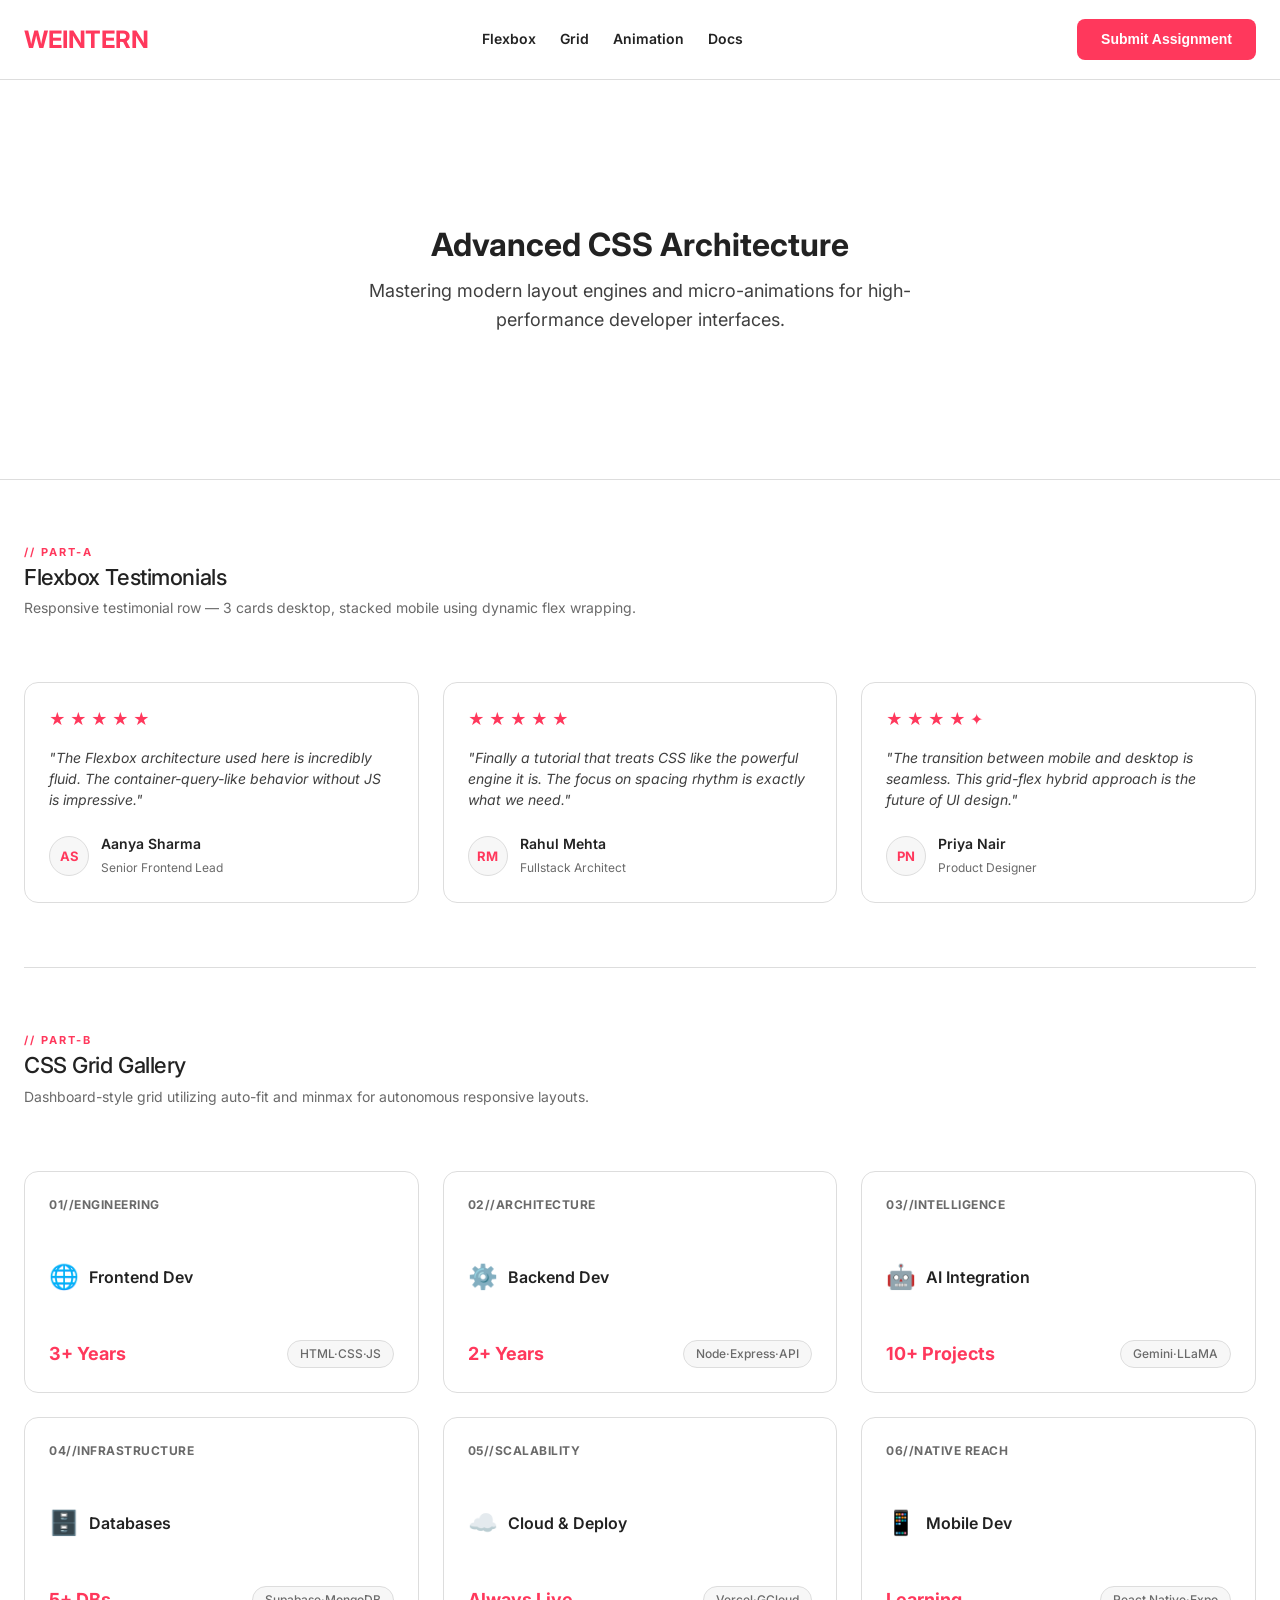
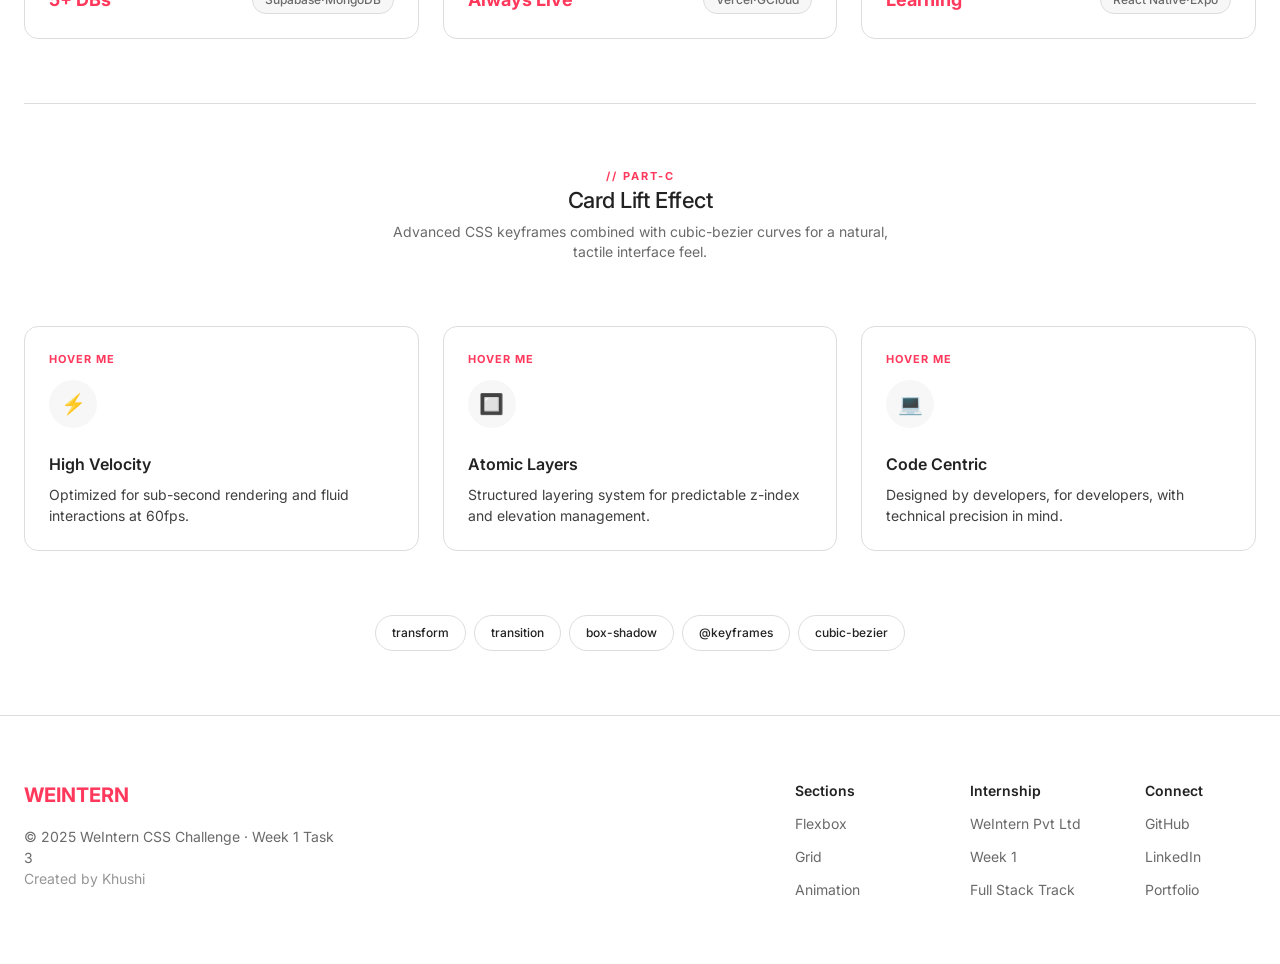
==== commit a490a836: "Restore approved Airbnb visual styling, color palette, typography, and card shapes, keeping responsi" ====
--- a/css-challenge/index.html
+++ b/css-challenge/index.html
@@ -7,9 +7,9 @@
   <!-- Google Fonts Inter -->
   <link href="https://fonts.googleapis.com/css2?family=Inter:wght@400;500;600;700&display=swap" rel="stylesheet" />
   <!-- Pure CSS Stylesheet -->
-  <link rel="stylesheet" href="css/style.css?v=4" />
+  <link rel="stylesheet" href="css/style.css?v=5" />
   <!-- Vanilla JS Script -->
-  <script src="js/script.js?v=4" defer></script>
+  <script src="js/script.js?v=5" defer></script>
 </head>
 <body>
 
--- a/css-challenge/css/style.css
+++ b/css-challenge/css/style.css
@@ -1,34 +1,27 @@
 /* ── VARIABLES ── */
 :root {
-  --primary: #2563EB;
-  --accent: #3B82F6;
-  --bg: #F8FAFC;
+  --primary: #ff385c;
+  --on-primary: #ffffff;
+  --bg: #ffffff;
   --surface: #ffffff;
-  --on-surface: #111827;
-  --on-surface-variant: #6B7280;
-  --outline: #E5E7EB;
-  --outline-soft: #F3F4F6;
-  --secondary: #4B5563;
-  --surface-variant: #F1F5F9;
+  --on-surface: #222222;
+  --on-surface-variant: #6a6a6a;
+  --outline: #dddddd;
+  --outline-soft: #ebebeb;
+  --secondary: #3f3f3f;
+  --surface-variant: #f7f7f7;
+  --shadow-airbnb: rgba(0, 0, 0, 0.04) 0 2px 6px, rgba(0, 0, 0, 0.1) 0 4px 8px;
   
-  /* Spacing Tokens (8px System) */
-  --space-1: 8px;
-  --space-2: 16px;
-  --space-3: 24px;
-  --space-4: 32px;
-  --space-6: 48px;
-  --space-8: 64px;
-  --container-max: 1200px;
+  --font-family: 'Inter', -apple-system, BlinkMacSystemFont, "Segoe UI", Roboto, Helvetica, Arial, sans-serif;
   
-  /* Premium SaaS Shadows */
-  --shadow-sm: 0 1px 3px rgba(0, 0, 0, 0.02), 0 1px 2px rgba(0, 0, 0, 0.04);
-  --shadow-md: 0 4px 6px -1px rgba(0, 0, 0, 0.05), 0 2px 4px -1px rgba(0, 0, 0, 0.03);
-  --shadow-lg: 0 10px 15px -3px rgba(0, 0, 0, 0.04), 0 4px 6px -2px rgba(0, 0, 0, 0.02);
-  --shadow-hover: 0 20px 25px -5px rgba(37, 99, 235, 0.05), 0 10px 10px -5px rgba(0, 0, 0, 0.02);
-  --shadow-modal: 0 20px 25px -5px rgba(0, 0, 0, 0.1), 0 10px 10px -5px rgba(0, 0, 0, 0.04);
-
-  /* Easing Transition (SaaS Elastic) */
-  --ease-elastic: cubic-bezier(0.16, 1, 0.3, 1);
+  /* Spacing system */
+  --spacing-stack-sm: 8px;
+  --spacing-stack-md: 12px;
+  --spacing-stack-lg: 24px;
+  --spacing-stack-xl: 64px;
+  --spacing-gutter: 24px;
+  --spacing-margin-mobile: 24px;
+  --container-max: 1280px;
 }
 
 /* ── RESET ── */
@@ -43,13 +36,12 @@
 }
 
 body {
-  font-family: 'Inter', -apple-system, BlinkMacSystemFont, "Segoe UI", Roboto, Helvetica, Arial, sans-serif;
+  font-family: var(--font-family);
   background-color: var(--bg);
   color: var(--on-surface);
   line-height: 1.5;
   font-size: 16px;
   overflow-x: hidden;
-  -webkit-font-smoothing: antialiased;
 }
 
 /* Custom Scrollbar */
@@ -57,10 +49,10 @@
   width: 8px;
 }
 .custom-scrollbar::-webkit-scrollbar-track {
-  background: var(--bg);
+  background: #ffffff;
 }
 .custom-scrollbar::-webkit-scrollbar-thumb {
-  background: var(--outline);
+  background: #dddddd;
   border-radius: 10px;
 }
 
@@ -70,12 +62,9 @@
   top: 0;
   width: 100%;
   z-index: 50;
-  background-color: rgba(255, 255, 255, 0.8);
-  backdrop-filter: blur(12px);
-  -webkit-backdrop-filter: blur(12px);
+  background-color: var(--surface);
   border-bottom: 1px solid var(--outline);
-  height: 72px;
-  transition: background-color 0.3s ease;
+  height: 80px;
 }
 
 header nav {
@@ -83,92 +72,56 @@
   display: flex;
   align-items: center;
   justify-content: space-between;
-  padding: 0 var(--space-3);
+  padding: 0 var(--spacing-gutter);
   max-width: var(--container-max);
   margin: 0 auto;
 }
 
 .logo {
-  font-size: 20px;
-  font-weight: 800;
-  color: var(--on-surface);
-  letter-spacing: -0.04em;
+  font-size: 24px;
+  font-weight: 700;
+  color: var(--primary);
+  letter-spacing: -0.5px;
   text-decoration: none;
-  display: flex;
-  align-items: center;
-  gap: 8px;
-}
-
-.logo::before {
-  content: '';
-  display: inline-block;
-  width: 12px;
-  height: 12px;
-  background-color: var(--primary);
-  border-radius: 3px;
 }
 
 .nav-links {
   display: flex;
   align-items: center;
-  gap: var(--space-4);
+  gap: var(--spacing-stack-lg);
 }
 
 .nav-link {
-  color: var(--on-surface-variant);
-  font-size: 14px;
-  font-weight: 500;
+  color: var(--on-surface);
+  font-size: 14px;
+  font-weight: 600;
+  line-height: 1.43;
   text-decoration: none;
-  position: relative;
-  padding: 4px 0;
-  transition: color 0.2s var(--ease-elastic);
+  transition: color 0.2s ease;
 }
 
 .nav-link:hover {
-  color: var(--on-surface);
-}
-
-/* Slide-in Animated Underline */
-.nav-link::after {
-  content: '';
-  position: absolute;
-  width: 100%;
-  transform: scaleX(0);
-  height: 2px;
-  bottom: 0;
-  left: 0;
-  background-color: var(--primary);
-  transform-origin: bottom right;
-  transition: transform 0.25s var(--ease-elastic);
-}
-
-.nav-link:hover::after {
-  transform: scaleX(1);
-  transform-origin: bottom left;
+  color: var(--primary);
 }
 
 .btn-primary {
   background-color: var(--primary);
   color: var(--on-primary);
   border: none;
-  padding: 8px 18px;
+  padding: 10px 24px;
   font-size: 14px;
   font-weight: 600;
-  border-radius: 6px;
+  line-height: 1.43;
+  border-radius: 8px;
   cursor: pointer;
-  box-shadow: var(--shadow-sm);
-  transition: background-color 0.2s var(--ease-elastic), transform 0.2s var(--ease-elastic), box-shadow 0.2s var(--ease-elastic);
-}
-
-.btn-primary:hover {
-  background-color: #1D4ED8;
-  box-shadow: 0 4px 12px rgba(37, 99, 235, 0.15);
+  transition: transform 0.2s ease, background-color 0.2s ease;
 }
 
 .btn-primary:active {
-  transform: scale(0.96);
-}
-
+  transform: scale(0.95);
+}
+
+/* Hamburger menu button */
 .hamburger {
   display: none;
   background: none;
@@ -182,82 +135,93 @@
 
 /* ── HERO ── */
 .hero {
-  min-height: 380px;
+  min-height: 400px;
   display: flex;
   flex-direction: column;
   align-items: center;
   justify-content: center;
   text-align: center;
-  padding: var(--space-8) var(--space-3);
+  padding: var(--spacing-stack-xl) var(--spacing-margin-mobile);
   border-bottom: 1px solid var(--outline);
   background-color: var(--surface);
-  margin-top: 72px;
+  margin-top: 80px; /* Offset for fixed navbar */
 }
 
 .hero-content {
   z-index: 10;
-  max-width: 640px;
+  max-width: 48rem; /* 3xl - 768px */
 }
 
 .hero h1 {
-  font-size: 44px;
-  font-weight: 800;
-  line-height: 1.15;
-  color: var(--on-surface);
-  letter-spacing: -0.03em;
-  margin-bottom: var(--space-2);
+  font-size: 32px;
+  font-weight: 700;
+  line-height: 1.25;
+  color: var(--on-surface);
+  margin-bottom: var(--spacing-stack-md);
 }
 
 .hero p {
   font-size: 18px;
-  line-height: 1.5;
-  color: var(--on-surface-variant);
-  max-width: 520px;
+  line-height: 1.6;
+  color: var(--secondary);
+  max-width: 36rem; /* xl */
   margin: 0 auto;
 }
 
 /* Section Common Styles */
 section {
-  padding: var(--space-8) var(--space-3);
+  padding: var(--spacing-stack-xl) var(--spacing-gutter);
   max-width: var(--container-max);
   margin: 0 auto;
-  scroll-margin-top: 72px;
+  scroll-margin-top: 80px; /* offset for nav */
 }
 
 .section-header {
-  margin-bottom: var(--space-6);
+  margin-bottom: var(--spacing-stack-xl);
+}
+
+.section-header.center-align {
+  text-align: center;
+}
+
+.max-w-md {
+  max-width: 32rem;
+}
+
+.mx-auto {
+  margin-left: auto;
+  margin-right: auto;
 }
 
 .section-tag {
-  font-family: 'SFMono-Regular', Consolas, 'Liberation Mono', Menlo, monospace;
   font-size: 11px;
   font-weight: 700;
   color: var(--primary);
-  letter-spacing: 0.1em;
+  letter-spacing: 2px;
   text-transform: uppercase;
-  display: inline-block;
-  margin-bottom: var(--space-1);
+  display: block;
+  margin-bottom: 4px;
 }
 
 .section-header h2 {
-  font-size: 28px;
-  font-weight: 700;
-  line-height: 1.25;
-  letter-spacing: -0.03em;
-  color: var(--on-surface);
-  margin-bottom: var(--space-1);
+  font-size: 22px;
+  font-weight: 500;
+  line-height: 1.18;
+  letter-spacing: -0.44px;
+  color: var(--on-surface);
+  margin-bottom: 8px;
 }
 
 .section-header p {
-  font-size: 15px;
+  font-size: 14px;
   color: var(--on-surface-variant);
-  line-height: 1.5;
+  line-height: 1.43;
 }
 
 .divider {
   max-width: var(--container-max);
   margin: 0 auto;
-  padding: 0 var(--space-3);
+  padding: 0 var(--spacing-gutter);
 }
 
 .divider-line {
@@ -268,43 +232,40 @@
 .flex-container {
   display: flex;
   flex-wrap: wrap;
-  gap: var(--space-3);
+  gap: var(--spacing-gutter);
   justify-content: center;
 }
 
 .testimonial-card {
   flex: 1;
-  min-width: 290px;
+  min-width: 280px;
   background-color: var(--surface);
-  padding: var(--space-4);
+  padding: var(--spacing-stack-lg);
   border: 1px solid var(--outline);
-  border-radius: 12px;
+  border-radius: 14px;
   cursor: pointer;
-  box-shadow: var(--shadow-sm);
-  transition: transform 0.3s var(--ease-elastic), box-shadow 0.3s var(--ease-elastic), border-color 0.3s var(--ease-elastic);
+  transition: transform 0.15s ease, box-shadow 0.15s ease;
 }
 
 .testimonial-card:hover {
-  transform: translateY(-4px); /* Sleek translateY hover instead of scaling */
-  box-shadow: var(--shadow-hover);
-  border-color: var(--primary);
+  box-shadow: var(--shadow-airbnb);
 }
 
 .star-rating {
   display: flex;
   gap: 2px;
   color: var(--primary);
-  font-size: 14px;
-  letter-spacing: 1px;
-  margin-bottom: var(--space-2);
+  font-size: 16px;
+  letter-spacing: 2px;
+  margin-bottom: 16px;
 }
 
 .testimonial-text {
   font-size: 14px;
-  line-height: 1.6;
+  line-height: 1.5;
   color: var(--secondary);
-  font-style: normal;
-  margin-bottom: var(--space-3);
+  font-style: italic;
+  margin-bottom: 24px;
 }
 
 .user-profile {
@@ -314,9 +275,9 @@
 }
 
 .avatar-initials {
-  width: 38px;
-  height: 38px;
-  border-radius: 50%;
+  width: 40px;
+  height: 40px;
+  border-radius: 9999px;
   background-color: var(--surface-variant);
   border: 1px solid var(--outline);
   display: flex;
@@ -331,42 +292,40 @@
   font-size: 14px;
   font-weight: 600;
   color: var(--on-surface);
-  line-height: 1.3;
+  line-height: 1.43;
 }
 
 .user-info span {
   font-size: 12px;
   color: var(--on-surface-variant);
-  line-height: 1.3;
+  line-height: 1.33;
 }
 
 /* ── GRID SECTION ── */
 .grid-container {
   display: grid;
   grid-template-columns: repeat(3, 1fr);
-  gap: var(--space-3);
+  gap: var(--spacing-gutter);
 }
 
 .grid-card {
   display: flex;
   flex-direction: column;
   justify-content: space-between;
-  padding: var(--space-4);
+  padding: 24px;
   aspect-ratio: 16 / 9;
   background-color: var(--surface);
   border: 1px solid var(--outline);
-  border-radius: 12px;
+  border-radius: 14px;
   cursor: pointer;
   position: relative;
   overflow: hidden;
-  box-shadow: var(--shadow-sm);
-  transition: transform 0.3s var(--ease-elastic), box-shadow 0.3s var(--ease-elastic), border-color 0.3s var(--ease-elastic);
+  box-sizing: border-box;
+  transition: transform 0.15s ease, box-shadow 0.15s ease;
 }
 
 .grid-card:hover {
-  transform: translateY(-4px);
-  box-shadow: var(--shadow-hover);
-  border-color: var(--primary);
+  box-shadow: var(--shadow-airbnb);
 }
 
 .grid-card-top {
@@ -377,49 +336,29 @@
 }
 
 .grid-category {
-  font-family: 'SFMono-Regular', Consolas, monospace;
-  font-size: 10px;
+  font-size: 12px;
   font-weight: 700;
   color: var(--on-surface-variant);
   text-transform: uppercase;
-  letter-spacing: 0.05em;
-  display: flex;
-  align-items: center;
-  gap: 6px;
-}
-
-/* Active Status indicator dot */
-.grid-category::before {
-  content: '';
+  letter-spacing: 0.5px;
+}
+
+.grid-card-middle {
+  display: flex;
+  align-items: center;
+  gap: 10px;
+  margin: 8px 0;
+}
+
+.grid-icon {
+  font-size: 24px;
   display: inline-block;
-  width: 6px;
-  height: 6px;
-  background-color: #10B981;
-  border-radius: 50%;
-}
-
-.grid-card-middle {
-  display: flex;
-  align-items: center;
-  gap: 12px;
-  margin: var(--space-1) 0;
-}
-
-.grid-icon {
-  font-size: 20px;
-  background-color: var(--surface-variant);
-  width: 38px;
-  height: 38px;
-  border-radius: 8px;
-  display: flex;
-  align-items: center;
-  justify-content: center;
+  line-height: 1;
 }
 
 .grid-title {
-  font-size: 15px;
-  font-weight: 700;
-  letter-spacing: -0.02em;
+  font-size: 16px;
+  font-weight: 600;
   color: var(--on-surface);
 }
 
@@ -428,7 +367,6 @@
   justify-content: space-between;
   align-items: center;
   width: 100%;
-  margin-top: 8px;
 }
 
 .grid-stat {
@@ -438,86 +376,78 @@
 }
 
 .grid-tag {
-  font-family: 'SFMono-Regular', Consolas, monospace;
-  background-color: var(--surface-variant);
-  border: 1px solid var(--outline);
-  border-radius: 6px;
-  padding: 3px 10px;
-  font-size: 11px;
-  color: var(--on-surface-variant);
+  background-color: #f7f7f7;
+  border: 1px solid #dddddd;
+  border-radius: 9999px;
+  padding: 4px 12px;
+  font-size: 12px;
+  color: #6a6a6a;
+  font-weight: 500;
 }
 
 /* ── ANIMATION SECTION ── */
 .animation-container {
   display: grid;
   grid-template-columns: repeat(3, 1fr);
-  gap: var(--space-3);
+  gap: var(--spacing-gutter);
 }
 
 .animation-card {
   background-color: var(--surface);
-  padding: var(--space-4);
+  padding: var(--spacing-stack-lg);
   border: 1px solid var(--outline);
-  border-radius: 12px;
+  border-radius: 14px;
   cursor: pointer;
-  position: relative;
-  box-shadow: var(--shadow-sm);
-  transition: transform 0.3s var(--ease-elastic), box-shadow 0.3s var(--ease-elastic), border-color 0.3s var(--ease-elastic);
+  transition: transform 0.15s ease, box-shadow 0.15s ease;
 }
 
 .animation-card:hover {
-  transform: translateY(-4px);
-  box-shadow: var(--shadow-hover);
-  border-color: var(--primary);
+  box-shadow: var(--shadow-airbnb);
 }
 
 .hover-label {
-  position: absolute;
-  top: var(--space-3);
-  right: var(--space-3);
-  font-size: 9px;
+  font-size: 11px;
   font-weight: 700;
   color: var(--primary);
-  background-color: rgba(37, 99, 235, 0.08);
-  padding: 4px 8px;
-  border-radius: 4px;
-  letter-spacing: 0.5px;
+  letter-spacing: 1px;
+  text-transform: uppercase;
+  margin-bottom: 12px;
+  display: block;
 }
 
 .icon-wrapper {
-  width: 42px;
-  height: 42px;
+  width: 48px;
+  height: 48px;
   background-color: var(--surface-variant);
-  border-radius: 8px;
+  border-radius: 9999px;
   display: flex;
   align-items: center;
   justify-content: center;
-  font-size: 18px;
+  font-size: 20px;
   color: var(--primary);
-  margin-bottom: var(--space-3);
-  transition: background-color 0.2s var(--ease-elastic), color 0.2s var(--ease-elastic);
+  margin-bottom: 24px;
+  transition: background-color 0.3s ease;
 }
 
 .animation-card:hover .icon-wrapper {
-  background-color: var(--primary);
-  color: var(--on-primary);
+  background-color: rgba(255, 56, 92, 0.1);
 }
 
 .card-title {
-  font-size: 15px;
-  font-weight: 700;
-  color: var(--on-surface);
-  margin-bottom: var(--space-1);
+  font-size: 16px;
+  font-weight: 600;
+  color: var(--on-surface);
+  margin-bottom: 8px;
 }
 
 .card-desc {
   font-size: 14px;
   color: var(--secondary);
-  line-height: 1.55;
+  line-height: 1.5;
 }
 
 .pills-container {
-  margin-top: var(--space-6);
+  margin-top: var(--spacing-stack-xl);
   display: flex;
   flex-wrap: wrap;
   gap: 8px;
@@ -525,27 +455,24 @@
 }
 
 .tech-pill {
-  padding: 6px 14px;
+  padding: 8px 16px;
   background-color: var(--surface);
-  color: var(--on-surface-variant);
+  color: var(--on-surface);
   border: 1px solid var(--outline);
-  border-radius: 6px;
-  font-family: 'SFMono-Regular', Consolas, monospace;
-  font-size: 11px;
+  border-radius: 9999px;
+  font-size: 12px;
   font-weight: 500;
   cursor: pointer;
-  transition: border-color 0.2s var(--ease-elastic), color 0.2s var(--ease-elastic), background-color 0.2s var(--ease-elastic);
+  transition: border-color 0.2s ease, background-color 0.2s ease;
 }
 
 .tech-pill:hover {
-  border-color: var(--primary);
-  color: var(--primary);
-  background-color: rgba(37, 99, 235, 0.04);
-}
-
-/* Staggered entrance animations */
+  border-color: var(--on-surface);
+}
+
+/* Animations details */
 @keyframes cardEntrance {
-  from { opacity: 0; transform: translateY(12px); }
+  from { opacity: 0; transform: translateY(10px); }
   to { opacity: 1; transform: translateY(0); }
 }
 
@@ -554,7 +481,7 @@
 }
 
 .in-view .reveal-card {
-  animation: cardEntrance 0.6s var(--ease-elastic) forwards;
+  animation: cardEntrance 0.6s ease-out forwards;
 }
 
 /* Staggered delays for reveal cards */
@@ -571,7 +498,7 @@
 /* Interactive Ripple Code */
 .ripple {
   position: absolute;
-  background: rgba(37, 99, 235, 0.15);
+  background: rgba(255, 56, 92, 0.2);
   border-radius: 50%;
   transform: scale(0);
   animation: ripple-effect 0.6s linear;
@@ -586,7 +513,7 @@
 }
 
 .card-press {
-  transition: transform 0.15s var(--ease-elastic), box-shadow 0.15s var(--ease-elastic);
+  transition: transform 0.15s ease, box-shadow 0.15s ease;
 }
 
 .card-pressed {
@@ -597,7 +524,7 @@
 footer {
   background-color: var(--surface);
   width: 100%;
-  padding: var(--space-8) var(--space-3);
+  padding: var(--spacing-stack-xl) var(--spacing-gutter);
   border-top: 1px solid var(--outline);
 }
 
@@ -607,38 +534,26 @@
   align-items: flex-start;
   max-width: var(--container-max);
   margin: 0 auto;
-  gap: var(--space-6);
+  gap: 48px;
 }
 
 .footer-left {
   display: flex;
   flex-direction: column;
-  gap: 12px;
-  max-width: 280px;
+  gap: 16px;
+  max-width: 320px;
 }
 
 .footer-logo {
-  font-size: 18px;
-  font-weight: 800;
-  color: var(--on-surface);
+  font-size: 20px;
+  font-weight: 700;
+  color: var(--primary);
   text-decoration: none;
-  display: flex;
-  align-items: center;
-  gap: 6px;
-}
-
-.footer-logo::before {
-  content: '';
-  display: inline-block;
-  width: 10px;
-  height: 10px;
-  background-color: var(--primary);
-  border-radius: 2px;
 }
 
 .footer-info {
   color: var(--on-surface-variant);
-  font-size: 13px;
+  font-size: 14px;
   line-height: 1.5;
 }
 
@@ -649,29 +564,26 @@
 .footer-right {
   display: grid;
   grid-template-columns: repeat(3, 1fr);
-  gap: var(--space-6);
+  gap: var(--spacing-stack-xl);
 }
 
 .footer-col {
   display: flex;
   flex-direction: column;
-  gap: 8px;
+  gap: 12px;
 }
 
 .footer-col h4 {
-  font-size: 13px;
-  font-weight: 700;
-  color: var(--on-surface);
-  text-transform: uppercase;
-  letter-spacing: 0.05em;
-  margin-bottom: 4px;
+  font-size: 14px;
+  font-weight: 600;
+  color: var(--on-surface);
 }
 
 .footer-link {
   color: var(--on-surface-variant);
   text-decoration: none;
-  font-size: 13px;
-  transition: color 0.15s ease;
+  font-size: 14px;
+  transition: color 0.2s ease;
 }
 
 .footer-link:hover {
@@ -681,92 +593,87 @@
 
 .footer-text {
   color: var(--on-surface-variant);
-  font-size: 13px;
+  font-size: 14px;
 }
 
 /* ── RESPONSIVE ── */
-@media (max-width: 744px) {
+@media (max-width: 768px) {
+  /* Navbar adjustments */
   header nav {
-    padding: 0 var(--space-2);
+    padding: 0 var(--spacing-margin-mobile);
   }
   
   .hamburger {
-    display: block;
+    display: block; /* Show hamburger button */
+    margin-left: 12px;
   }
 
   .nav-links {
-    display: none;
+    display: none; /* Hide default menu */
     flex-direction: column;
     align-items: center;
     position: absolute;
-    top: 72px;
+    top: 80px;
     left: 0;
     width: 100%;
     background-color: var(--surface);
     border-bottom: 1px solid var(--outline);
-    padding: var(--space-3) var(--space-2) var(--space-4) var(--space-2);
-    box-shadow: var(--shadow-lg);
-    gap: var(--space-2);
+    padding: 16px var(--spacing-margin-mobile) 24px var(--spacing-margin-mobile);
+    box-shadow: var(--shadow-airbnb);
+    gap: 16px;
     box-sizing: border-box;
   }
   
   .nav-links.open {
-    display: flex;
+    display: flex; /* Open navigation panel */
   }
 
   .btn-primary {
-    width: 100%;
-    max-width: 240px;
-    margin: 0 auto;
-    text-align: center;
-  }
-
+    padding: 8px 16px; /* Slightly tighter on mobile to avoid overflow */
+    font-size: 13px;
+  }
+
+  /* Section Padding */
   section {
-    padding: var(--space-6) var(--space-2);
+    padding: 32px var(--spacing-margin-mobile);
   }
 
   .hero {
-    padding: var(--space-6) var(--space-2);
+    padding: 48px var(--spacing-margin-mobile);
   }
   
   .hero h1 {
-    font-size: 32px;
-  }
-
+    font-size: 28px;
+  }
+
+  /* Flexbox stacked full width */
   .flex-container {
     flex-direction: column;
-    gap: var(--space-2);
+    gap: var(--spacing-margin-mobile);
   }
 
   .testimonial-card {
     width: 100%;
     min-width: 100%;
-    padding: var(--space-3);
-  }
-
+  }
+
+  /* Grid: 2 columns on Tablet, 1 column on Mobile */
   .grid-container {
-    grid-template-columns: 1fr;
-    gap: var(--space-2);
-  }
-  
-  .grid-card {
-    aspect-ratio: auto;
-    min-height: 160px;
-    padding: var(--space-3);
-  }
-
+    grid-template-columns: repeat(2, 1fr);
+    gap: var(--spacing-margin-mobile);
+  }
+
+  /* Animation cards: 1 column */
   .animation-container {
     grid-template-columns: 1fr;
-    gap: var(--space-2);
-  }
-
-  .animation-card {
-    padding: var(--space-3);
-  }
-
+    gap: var(--spacing-margin-mobile);
+  }
+
+  /* Footer adjustments */
   .footer-container {
     flex-direction: column;
-    gap: var(--space-4);
+    gap: 48px;
+    padding: 0;
   }
 
   .footer-left {
@@ -778,7 +685,7 @@
 
   .footer-right {
     grid-template-columns: 1fr;
-    gap: var(--space-3);
+    gap: 32px;
     width: 100%;
     text-align: center;
   }
@@ -787,7 +694,7 @@
     align-items: center;
   }
 
-  /* Touch Targets height rules */
+  /* Minimum touch targets */
   .nav-link, 
   .btn-primary, 
   .footer-link,
@@ -805,6 +712,21 @@
   }
 }
 
+@media (max-width: 480px) {
+  .logo {
+    font-size: 20px; /* Prevent branding text wrap */
+  }
+
+  .grid-container {
+    grid-template-columns: 1fr; /* 1 column on Mobile */
+  }
+  
+  .grid-card {
+    aspect-ratio: auto;
+    min-height: 180px;
+  }
+}
+
 /* ── SUBMISSION MODAL ── */
 body.modal-open {
   overflow: hidden;
@@ -816,7 +738,7 @@
   left: 0;
   right: 0;
   bottom: 0;
-  background-color: rgba(17, 24, 39, 0.4); /* Frosted dark background */
+  background-color: rgba(0, 0, 0, 0.5);
   display: flex;
   align-items: center;
   justify-content: center;
@@ -830,16 +752,19 @@
 }
 
 .modal-card {
-  background: var(--surface);
+  background: #ffffff;
   border-radius: 16px;
-  width: 500px;
+  width: 520px;
   max-width: calc(100% - 48px);
-  padding: var(--space-4);
+  padding: 40px;
   position: relative;
-  box-shadow: var(--shadow-modal);
-  transform: translateY(16px);
+  box-shadow: 
+    rgba(0, 0, 0, 0.04) 0 2px 6px,
+    rgba(0, 0, 0, 0.1) 0 4px 8px,
+    rgba(0, 0, 0, 0.2) 0 16px 40px;
+  transform: translateY(20px);
   opacity: 0;
-  transition: transform 0.3s var(--ease-elastic) 0.05s, opacity 0.3s var(--ease-elastic) 0.05s;
+  transition: transform 0.3s ease 0.05s, opacity 0.3s ease 0.05s;
   box-sizing: border-box;
 }
 
@@ -854,11 +779,11 @@
   right: 16px;
   width: 32px;
   height: 32px;
-  border-radius: 50%;
-  background: var(--surface-variant);
-  border: 1px solid var(--outline);
-  font-size: 14px;
-  color: var(--on-surface);
+  border-radius: 9999px;
+  background: #f7f7f7;
+  border: 1px solid #dddddd;
+  font-size: 16px;
+  color: #222222;
   cursor: pointer;
   display: flex;
   align-items: center;
@@ -869,7 +794,7 @@
 }
 
 .modal-close:hover {
-  background-color: var(--outline);
+  background-color: #ebebeb;
 }
 
 .modal-content {
@@ -878,42 +803,42 @@
 }
 
 .modal-badge-wrapper {
-  margin-bottom: 16px;
+  margin-bottom: 20px;
 }
 
 .modal-badge {
-  background: var(--surface-variant);
-  border: 1px solid var(--outline);
+  background: #f7f7f7;
+  border: 1px solid #dddddd;
   border-radius: 9999px;
-  padding: 5px 12px;
-  font-family: 'SFMono-Regular', Consolas, monospace;
-  font-size: 10px;
+  padding: 6px 16px;
+  font-size: 11px;
+  font-weight: 600;
+  color: #6a6a6a;
+  display: inline-block;
+  text-transform: none;
+  letter-spacing: normal;
+}
+
+.modal-heading {
+  font-size: 28px;
   font-weight: 700;
-  color: var(--on-surface-variant);
-  display: inline-block;
-}
-
-.modal-heading {
-  font-size: 24px;
-  font-weight: 700;
-  color: var(--on-surface);
+  color: #222222;
   line-height: 1.2;
   margin-bottom: 8px;
-  letter-spacing: -0.02em;
 }
 
 .modal-subtext {
-  font-size: 15px;
+  font-size: 16px;
   font-weight: 400;
-  color: var(--secondary);
+  color: #3f3f3f;
   line-height: 1.5;
-  margin-bottom: 24px;
+  margin-bottom: 28px;
 }
 
 .modal-divider {
   height: 1px;
-  background-color: var(--outline);
-  margin: 20px 0;
+  background-color: #dddddd;
+  margin: 24px 0;
   width: 100%;
 }
 
@@ -926,8 +851,8 @@
   display: flex;
   justify-content: space-between;
   align-items: center;
-  padding: 10px 0;
-  border-bottom: 1px solid var(--outline-soft);
+  padding: 12px 0;
+  border-bottom: 1px solid #ebebeb;
 }
 
 .details-row:last-child {
@@ -935,25 +860,25 @@
 }
 
 .details-label {
-  font-size: 13px;
+  font-size: 14px;
   font-weight: 500;
-  color: var(--on-surface-variant);
+  color: #6a6a6a;
 }
 
 .details-value {
-  font-size: 13px;
+  font-size: 14px;
   font-weight: 600;
-  color: var(--on-surface);
+  color: #222222;
 }
 
 .details-status-pill {
-  background: #EFF6FF;
-  border: 1px solid #BFDBFE;
+  background: #fff8f9;
+  border: 1px solid #ffcdd5;
   border-radius: 9999px;
-  padding: 2px 10px;
-  font-size: 11px;
-  font-weight: 700;
-  color: var(--primary);
+  padding: 3px 12px;
+  font-size: 12px;
+  font-weight: 600;
+  color: #ff385c;
   display: inline-block;
 }
 
@@ -964,13 +889,13 @@
 
 .btn-modal-secondary {
   flex: 1;
-  height: 44px;
-  background: var(--surface);
-  border: 1px solid var(--on-surface);
-  border-radius: 6px;
-  font-size: 13px;
-  font-weight: 600;
-  color: var(--on-surface);
+  height: 48px;
+  background: #ffffff;
+  border: 1px solid #222222;
+  border-radius: 8px;
+  font-size: 14px;
+  font-weight: 500;
+  color: #222222;
   cursor: pointer;
   transition: background-color 0.2s ease;
   display: flex;
@@ -979,18 +904,18 @@
 }
 
 .btn-modal-secondary:hover {
-  background: var(--surface-variant);
+  background: #f7f7f7;
 }
 
 .btn-modal-primary {
   flex: 1;
-  height: 44px;
-  background: var(--primary);
+  height: 48px;
+  background: #ff385c;
   border: none;
-  border-radius: 6px;
-  font-size: 13px;
-  font-weight: 600;
-  color: var(--on-primary);
+  border-radius: 8px;
+  font-size: 14px;
+  font-weight: 500;
+  color: #ffffff;
   cursor: pointer;
   transition: background-color 0.2s ease, transform 0.1s ease;
   display: flex;
@@ -999,7 +924,7 @@
 }
 
 .btn-modal-primary:hover {
-  background-color: #1D4ED8;
+  background: #e00b41;
 }
 
 .btn-modal-primary:active {
@@ -1007,34 +932,33 @@
 }
 
 .modal-legal {
-  font-size: 11px;
+  font-size: 12px;
   font-weight: 400;
-  color: var(--on-surface-variant);
+  color: #6a6a6a;
   text-align: center;
-  margin-top: 14px;
+  margin-top: 16px;
   line-height: 1.4;
 }
 
 /* ── RESPONSIVE MODAL OVERRIDES ── */
-@media (max-width: 744px) {
+@media (max-width: 768px) {
   .modal-card {
-    padding: var(--space-3);
+    padding: 24px;
     width: calc(100% - 32px);
     max-width: calc(100% - 32px);
   }
 
   .modal-heading {
-    font-size: 20px;
+    font-size: 22px;
   }
 
   .modal-buttons {
     flex-direction: column;
-    gap: 8px;
+    gap: 12px;
   }
   
   .btn-modal-secondary,
   .btn-modal-primary {
     width: 100%;
-    height: 48px; /* Touch target size */
-  }
-}
+  }
+}
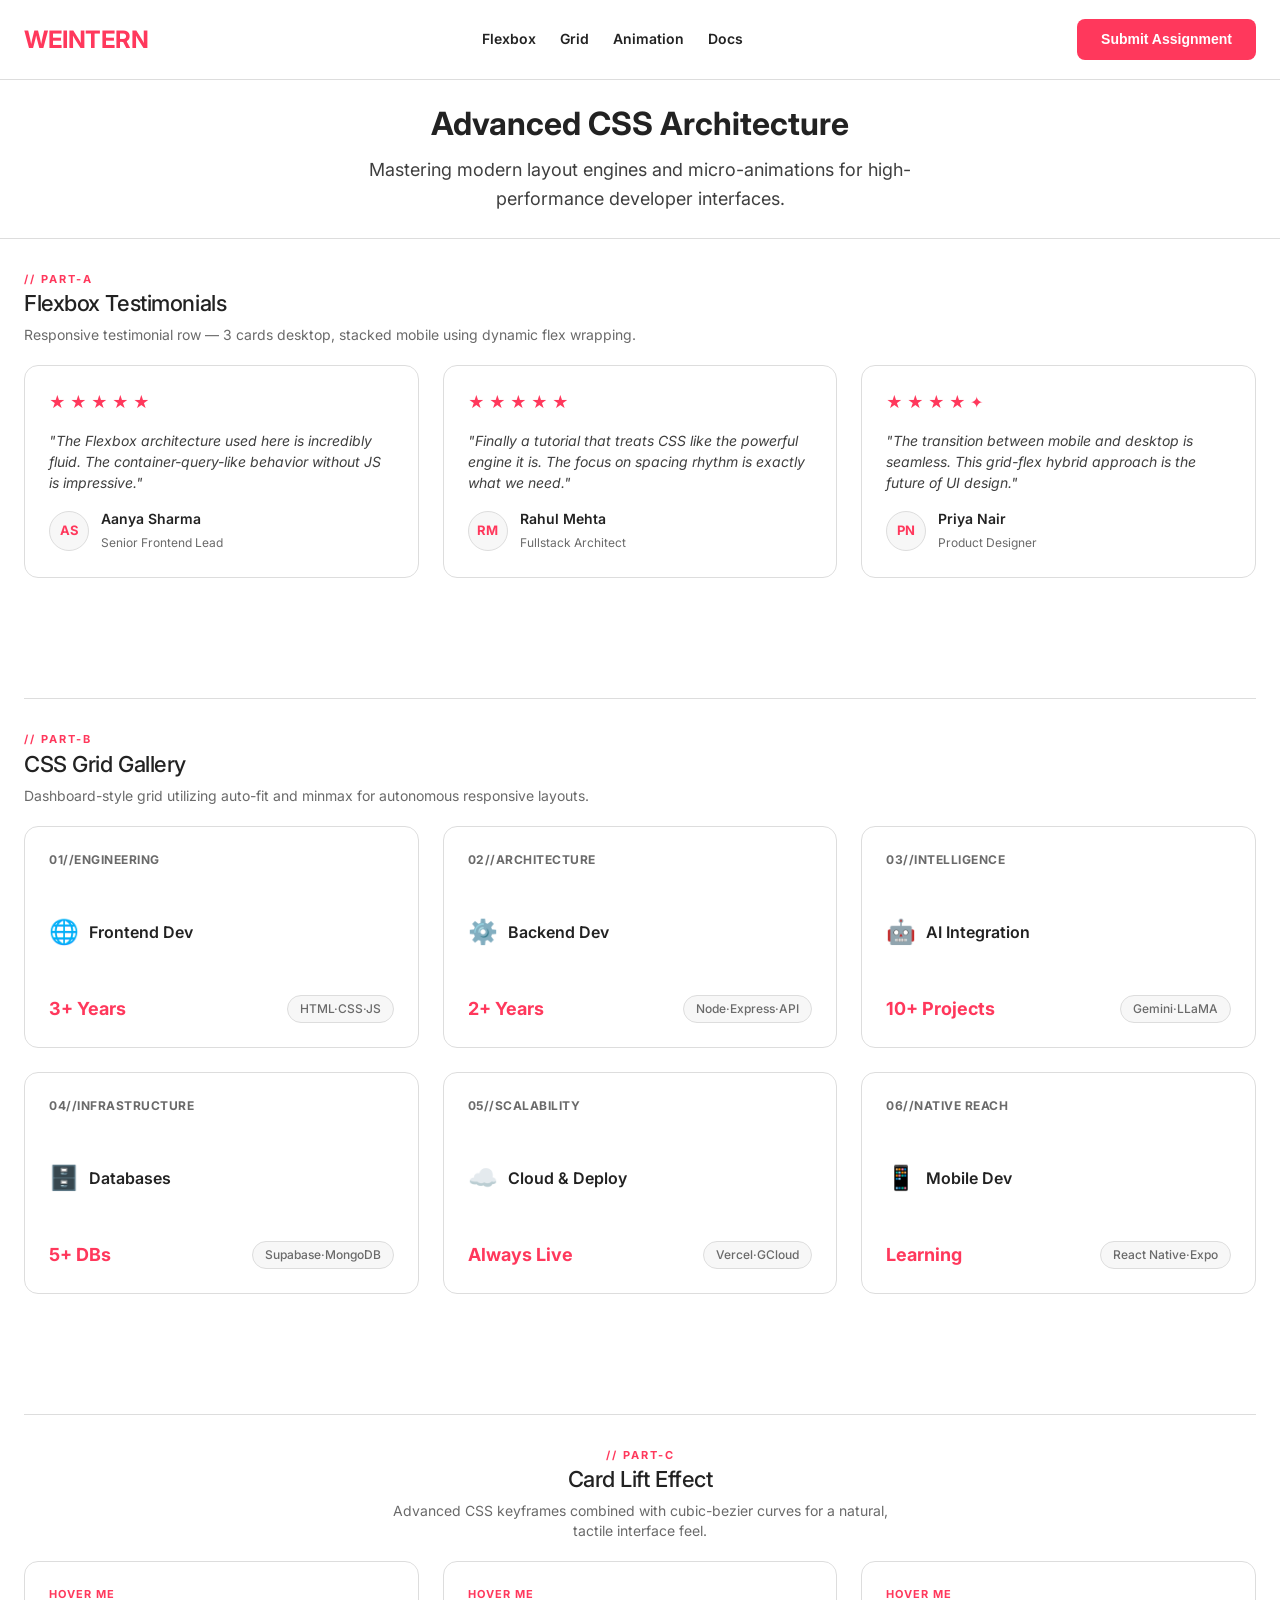
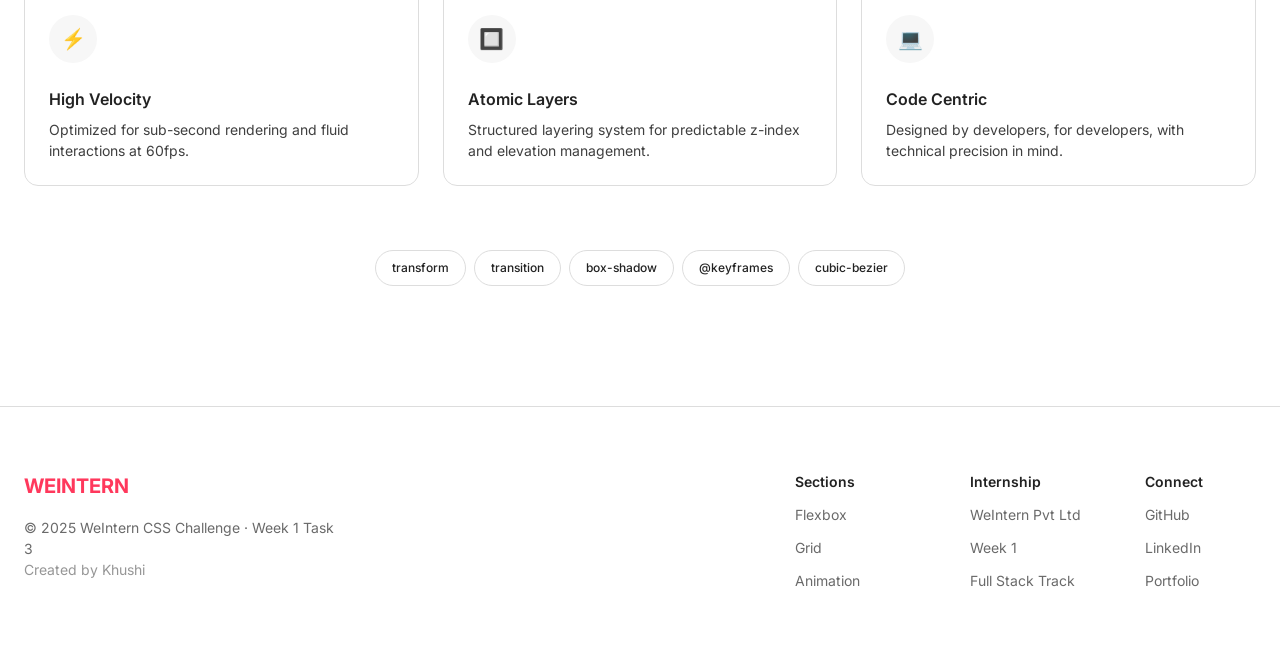
==== commit 84572737: "Bump CSS and JS version query params in index.html to v=7 to bypass browser caching" ====
--- a/css-challenge/index.html
+++ b/css-challenge/index.html
@@ -7,9 +7,9 @@
   <!-- Google Fonts Inter -->
   <link href="https://fonts.googleapis.com/css2?family=Inter:wght@400;500;600;700&display=swap" rel="stylesheet" />
   <!-- Pure CSS Stylesheet -->
-  <link rel="stylesheet" href="css/style.css?v=5" />
+  <link rel="stylesheet" href="css/style.css?v=7" />
   <!-- Vanilla JS Script -->
-  <script src="js/script.js?v=5" defer></script>
+  <script src="js/script.js?v=7" defer></script>
 </head>
 <body>
 
@@ -22,6 +22,7 @@
         <a class="nav-link" href="#grid">Grid</a>
         <a class="nav-link" href="#animation">Animation</a>
         <a class="nav-link" href="#">Docs</a>
+        <button class="btn-primary mobile-submit" id="submit-btn-mobile">Submit Assignment</button>
       </div>
       <button class="btn-primary" id="submit-btn">Submit Assignment</button>
       <button class="hamburger" id="hamburger" aria-label="Toggle Navigation">☰</button>
--- a/css-challenge/css/style.css
+++ b/css-challenge/css/style.css
@@ -135,13 +135,13 @@
 
 /* ── HERO ── */
 .hero {
-  min-height: 400px;
+  min-height: auto;
   display: flex;
   flex-direction: column;
   align-items: center;
   justify-content: center;
   text-align: center;
-  padding: var(--spacing-stack-xl) var(--spacing-margin-mobile);
+  padding: 24px var(--spacing-margin-mobile);
   border-bottom: 1px solid var(--outline);
   background-color: var(--surface);
   margin-top: 80px; /* Offset for fixed navbar */
@@ -170,14 +170,17 @@
 
 /* Section Common Styles */
 section {
-  padding: var(--spacing-stack-xl) var(--spacing-gutter);
+  padding-top: 32px;
+  padding-bottom: 120px;
+  padding-left: var(--spacing-gutter);
+  padding-right: var(--spacing-gutter);
   max-width: var(--container-max);
   margin: 0 auto;
   scroll-margin-top: 80px; /* offset for nav */
 }
 
 .section-header {
-  margin-bottom: var(--spacing-stack-xl);
+  margin-bottom: 20px;
 }
 
 .section-header.center-align {
@@ -265,7 +268,7 @@
   line-height: 1.5;
   color: var(--secondary);
   font-style: italic;
-  margin-bottom: 24px;
+  margin-bottom: 16px;
 }
 
 .user-profile {
@@ -596,6 +599,11 @@
   font-size: 14px;
 }
 
+/* Hide mobile-specific submit button by default on desktop */
+.mobile-submit {
+  display: none;
+}
+
 /* ── RESPONSIVE ── */
 @media (max-width: 768px) {
   /* Navbar adjustments */
@@ -608,29 +616,46 @@
     margin-left: 12px;
   }
 
+  /* Desktop submit button is hidden in nav on mobile to prevent overlapping */
+  #submit-btn {
+    display: none !important;
+  }
+
+  /* Navigation drawer menu formatting */
   .nav-links {
-    display: none; /* Hide default menu */
+    display: none;
     flex-direction: column;
-    align-items: center;
+    align-items: stretch;
+    text-align: center;
     position: absolute;
     top: 80px;
     left: 0;
     width: 100%;
     background-color: var(--surface);
     border-bottom: 1px solid var(--outline);
-    padding: 16px var(--spacing-margin-mobile) 24px var(--spacing-margin-mobile);
+    padding: 24px var(--spacing-margin-mobile);
     box-shadow: var(--shadow-airbnb);
-    gap: 16px;
+    gap: 20px;
     box-sizing: border-box;
   }
   
   .nav-links.open {
-    display: flex; /* Open navigation panel */
-  }
-
-  .btn-primary {
-    padding: 8px 16px; /* Slightly tighter on mobile to avoid overflow */
-    font-size: 13px;
+    display: flex;
+  }
+
+  .nav-link {
+    display: block;
+    width: 100%;
+    padding: 10px 0;
+  }
+
+  /* Show submit button inside links drawer on mobile */
+  .mobile-submit {
+    display: block;
+    width: 100%;
+    text-align: center;
+    box-sizing: border-box;
+    margin-top: 8px;
   }
 
   /* Section Padding */
@@ -639,11 +664,12 @@
   }
 
   .hero {
-    padding: 48px var(--spacing-margin-mobile);
+    padding: 32px var(--spacing-margin-mobile);
   }
   
   .hero h1 {
-    font-size: 28px;
+    font-size: calc(24px + 1vw);
+    line-height: 1.3;
   }
 
   /* Flexbox stacked full width */
@@ -655,9 +681,10 @@
   .testimonial-card {
     width: 100%;
     min-width: 100%;
-  }
-
-  /* Grid: 2 columns on Tablet, 1 column on Mobile */
+    padding: 24px;
+  }
+
+  /* Grid: 2 columns on Tablet */
   .grid-container {
     grid-template-columns: repeat(2, 1fr);
     gap: var(--spacing-margin-mobile);
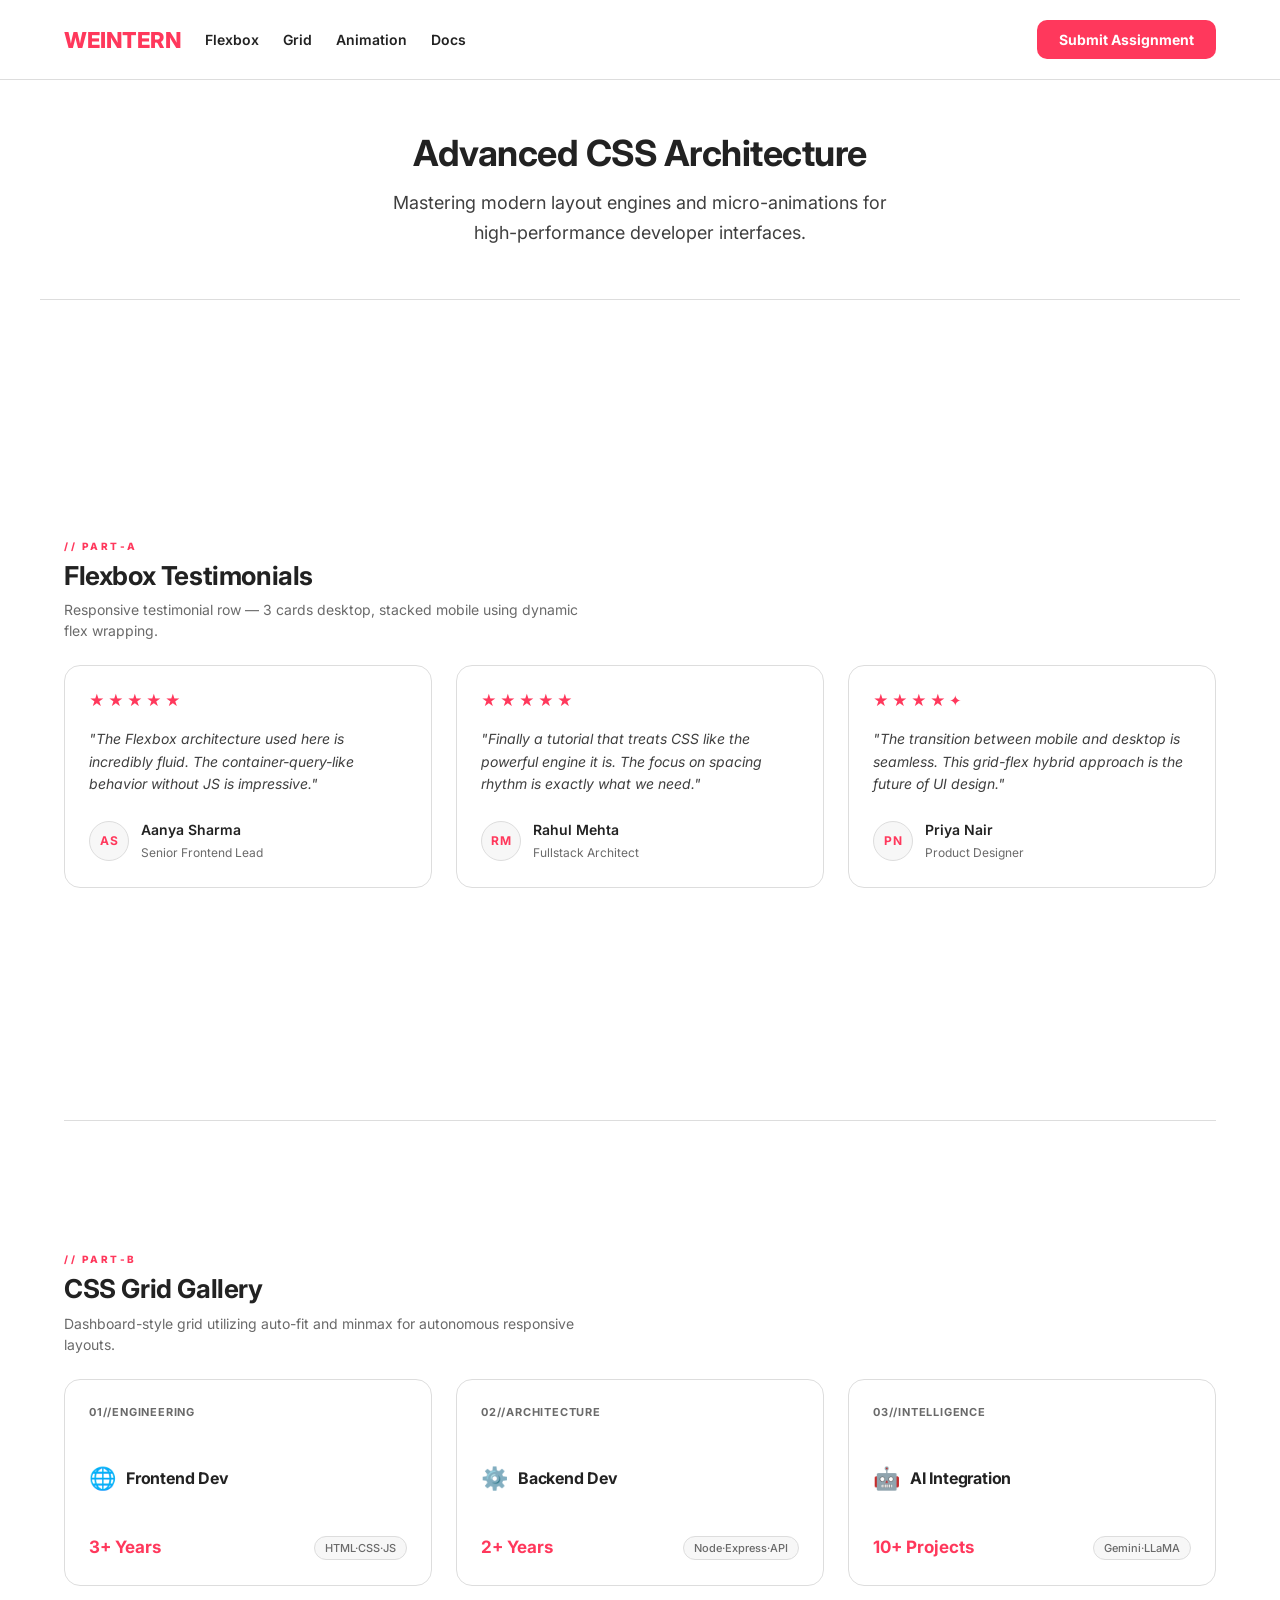
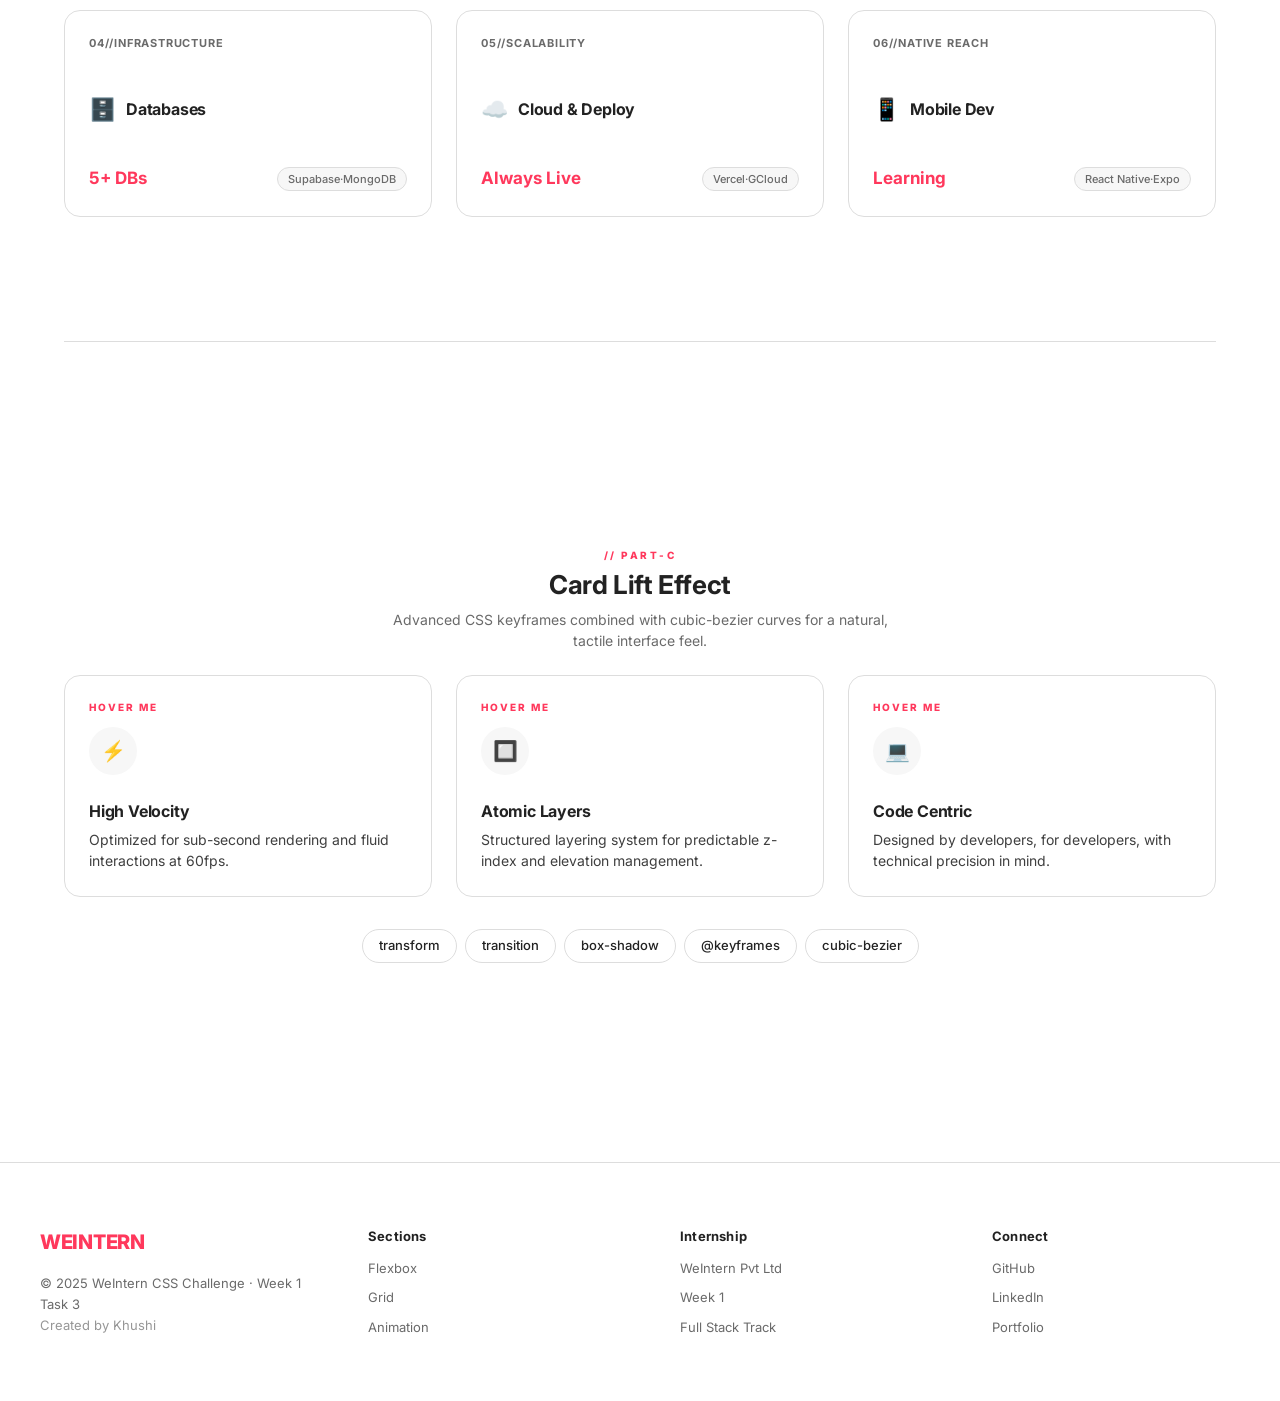
==== commit d1ea44d9: "Polish CSS challenge: compact hero, tighter spacing, full mobile responsiveness (320-768px), card ho" ====
--- a/css-challenge/index.html
+++ b/css-challenge/index.html
@@ -5,11 +5,11 @@
   <meta name="viewport" content="width=device-width, initial-scale=1.0" />
   <title>WEINTERN | Airbnb Style Design</title>
   <!-- Google Fonts Inter -->
-  <link href="https://fonts.googleapis.com/css2?family=Inter:wght@400;500;600;700&display=swap" rel="stylesheet" />
+  <link href="https://fonts.googleapis.com/css2?family=Inter:wght@400;500;600;700;800&display=swap" rel="stylesheet" />
   <!-- Pure CSS Stylesheet -->
-  <link rel="stylesheet" href="css/style.css?v=7" />
+  <link rel="stylesheet" href="css/style.css?v=9" />
   <!-- Vanilla JS Script -->
-  <script src="js/script.js?v=7" defer></script>
+  <script src="js/script.js?v=9" defer></script>
 </head>
 <body>
 
--- a/css-challenge/css/style.css
+++ b/css-challenge/css/style.css
@@ -1,6 +1,12 @@
-/* ── VARIABLES ── */
+/* ═══════════════════════════════════════════════════════════
+   WeIntern CSS Challenge — Polished Stylesheet
+   Design: Airbnb-inspired · Pink Accent · Inter Typography
+   ═══════════════════════════════════════════════════════════ */
+
+/* ── DESIGN TOKENS ── */
 :root {
   --primary: #ff385c;
+  --primary-hover: #e0294d;
   --on-primary: #ffffff;
   --bg: #ffffff;
   --surface: #ffffff;
@@ -10,22 +16,33 @@
   --outline-soft: #ebebeb;
   --secondary: #3f3f3f;
   --surface-variant: #f7f7f7;
-  --shadow-airbnb: rgba(0, 0, 0, 0.04) 0 2px 6px, rgba(0, 0, 0, 0.1) 0 4px 8px;
-  
-  --font-family: 'Inter', -apple-system, BlinkMacSystemFont, "Segoe UI", Roboto, Helvetica, Arial, sans-serif;
-  
+  --shadow-card: 0 2px 8px rgba(0,0,0,0.04), 0 8px 24px rgba(0,0,0,0.08);
+  --shadow-card-hover: 0 4px 16px rgba(0,0,0,0.06), 0 16px 40px rgba(0,0,0,0.12);
+  --font-family: 'Inter', -apple-system, BlinkMacSystemFont, 'Segoe UI', Roboto, Helvetica, Arial, sans-serif;
+
   /* Spacing system */
-  --spacing-stack-sm: 8px;
-  --spacing-stack-md: 12px;
-  --spacing-stack-lg: 24px;
-  --spacing-stack-xl: 64px;
-  --spacing-gutter: 24px;
-  --spacing-margin-mobile: 24px;
-  --container-max: 1280px;
+  --space-xs: 4px;
+  --space-sm: 8px;
+  --space-md: 12px;
+  --space-lg: 16px;
+  --space-xl: 24px;
+  --space-2xl: 32px;
+  --space-3xl: 48px;
+  --space-4xl: 64px;
+  --gutter: 24px;
+  --gutter-mobile: 20px;
+  --container-max: 1200px;
+  --section-min-h: calc(100vh - 80px);
+  --nav-h: 80px;
+  --radius-card: 16px;
+  --radius-btn: 10px;
+  --transition-ease: cubic-bezier(0.16, 1, 0.3, 1);
 }
 
 /* ── RESET ── */
-* {
+*,
+*::before,
+*::after {
   box-sizing: border-box;
   margin: 0;
   padding: 0;
@@ -33,6 +50,7 @@
 
 html {
   scroll-behavior: smooth;
+  -webkit-text-size-adjust: 100%;
 }
 
 body {
@@ -42,29 +60,39 @@
   line-height: 1.5;
   font-size: 16px;
   overflow-x: hidden;
-}
-
-/* Custom Scrollbar */
-.custom-scrollbar::-webkit-scrollbar {
-  width: 8px;
-}
-.custom-scrollbar::-webkit-scrollbar-track {
-  background: #ffffff;
-}
-.custom-scrollbar::-webkit-scrollbar-thumb {
-  background: #dddddd;
-  border-radius: 10px;
-}
-
-/* ── NAVBAR ── */
+  -webkit-font-smoothing: antialiased;
+  -moz-osx-font-smoothing: grayscale;
+}
+
+img, svg {
+  display: block;
+  max-width: 100%;
+}
+
+button {
+  font-family: var(--font-family);
+}
+
+/* ── CUSTOM SCROLLBAR ── */
+html::-webkit-scrollbar { width: 6px; }
+html::-webkit-scrollbar-track { background: #f1f1f1; }
+html::-webkit-scrollbar-thumb { background: #d0d0d0; border-radius: 99px; }
+html::-webkit-scrollbar-thumb:hover { background: #b0b0b0; }
+
+/* ══════════════════════════════════════════════════
+   NAVIGATION
+   ══════════════════════════════════════════════════ */
 header {
   position: fixed;
   top: 0;
+  left: 0;
   width: 100%;
-  z-index: 50;
-  background-color: var(--surface);
+  height: var(--nav-h);
+  z-index: 100;
+  background-color: rgba(255, 255, 255, 0.95);
+  backdrop-filter: blur(8px);
+  -webkit-backdrop-filter: blur(8px);
   border-bottom: 1px solid var(--outline);
-  height: 80px;
 }
 
 header nav {
@@ -72,385 +100,493 @@
   display: flex;
   align-items: center;
   justify-content: space-between;
-  padding: 0 var(--spacing-gutter);
+  padding: 0 var(--gutter);
   max-width: var(--container-max);
   margin: 0 auto;
+  gap: var(--space-xl);
 }
 
 .logo {
-  font-size: 24px;
-  font-weight: 700;
+  font-size: 22px;
+  font-weight: 800;
   color: var(--primary);
   letter-spacing: -0.5px;
   text-decoration: none;
+  flex-shrink: 0;
+  line-height: 1;
 }
 
 .nav-links {
   display: flex;
   align-items: center;
-  gap: var(--spacing-stack-lg);
+  gap: var(--space-xl);
+  flex: 1;
 }
 
 .nav-link {
   color: var(--on-surface);
   font-size: 14px;
   font-weight: 600;
-  line-height: 1.43;
   text-decoration: none;
+  padding: 4px 0;
+  position: relative;
   transition: color 0.2s ease;
+  white-space: nowrap;
+}
+
+.nav-link::after {
+  content: '';
+  position: absolute;
+  bottom: -2px;
+  left: 0;
+  width: 0;
+  height: 2px;
+  background-color: var(--primary);
+  border-radius: 99px;
+  transition: width 0.25s var(--transition-ease);
 }
 
 .nav-link:hover {
   color: var(--primary);
 }
 
+.nav-link:hover::after {
+  width: 100%;
+}
+
+.nav-link:focus-visible {
+  outline: 2px solid var(--primary);
+  outline-offset: 4px;
+  border-radius: 4px;
+}
+
+/* CTA Button */
 .btn-primary {
   background-color: var(--primary);
   color: var(--on-primary);
   border: none;
-  padding: 10px 24px;
+  padding: 10px 22px;
   font-size: 14px;
-  font-weight: 600;
-  line-height: 1.43;
-  border-radius: 8px;
+  font-weight: 700;
+  line-height: 1.4;
+  border-radius: var(--radius-btn);
   cursor: pointer;
-  transition: transform 0.2s ease, background-color 0.2s ease;
+  white-space: nowrap;
+  flex-shrink: 0;
+  transition: background-color 0.2s ease, transform 0.15s ease, box-shadow 0.2s ease;
+}
+
+.btn-primary:hover {
+  background-color: var(--primary-hover);
+  box-shadow: 0 4px 12px rgba(255, 56, 92, 0.3);
 }
 
 .btn-primary:active {
-  transform: scale(0.95);
-}
-
-/* Hamburger menu button */
+  transform: scale(0.97);
+}
+
+.btn-primary:focus-visible {
+  outline: 2px solid var(--primary);
+  outline-offset: 3px;
+}
+
+/* Hamburger */
 .hamburger {
   display: none;
   background: none;
-  border: none;
-  font-size: 24px;
+  border: 1px solid var(--outline);
+  border-radius: 8px;
+  font-size: 20px;
+  line-height: 1;
   cursor: pointer;
   color: var(--on-surface);
-  padding: 8px;
-  z-index: 100;
-}
-
-/* ── HERO ── */
+  padding: 6px 10px;
+  flex-shrink: 0;
+  transition: background-color 0.2s ease;
+}
+
+.hamburger:hover {
+  background-color: var(--surface-variant);
+}
+
+.hamburger:focus-visible {
+  outline: 2px solid var(--primary);
+  outline-offset: 3px;
+}
+
+/* Mobile-only CTA inside nav drawer */
+.mobile-submit {
+  display: none;
+}
+
+/* ══════════════════════════════════════════════════
+   HERO SECTION
+   ══════════════════════════════════════════════════ */
 .hero {
-  min-height: auto;
   display: flex;
   flex-direction: column;
   align-items: center;
   justify-content: center;
   text-align: center;
-  padding: 24px var(--spacing-margin-mobile);
+  padding: var(--space-3xl) var(--gutter);
   border-bottom: 1px solid var(--outline);
   background-color: var(--surface);
-  margin-top: 80px; /* Offset for fixed navbar */
+  margin-top: var(--nav-h);
+  min-height: 220px;
 }
 
 .hero-content {
-  z-index: 10;
-  max-width: 48rem; /* 3xl - 768px */
+  max-width: 680px;
+  width: 100%;
 }
 
 .hero h1 {
-  font-size: 32px;
+  font-size: clamp(26px, 4vw, 36px);
   font-weight: 700;
   line-height: 1.25;
   color: var(--on-surface);
-  margin-bottom: var(--spacing-stack-md);
+  letter-spacing: -0.5px;
+  margin-bottom: var(--space-md);
 }
 
 .hero p {
-  font-size: 18px;
+  font-size: clamp(15px, 2vw, 18px);
+  line-height: 1.65;
+  color: var(--secondary);
+  max-width: 540px;
+  margin: 0 auto;
+}
+
+/* ══════════════════════════════════════════════════
+   SECTION BASE — each fills the viewport on desktop
+   ══════════════════════════════════════════════════ */
+section {
+  max-width: var(--container-max);
+  width: 100%;
+  margin: 0 auto;
+  padding: var(--space-3xl) var(--gutter);
+  scroll-margin-top: var(--nav-h);
+  box-sizing: border-box;
+}
+
+section:not(.hero) {
+  min-height: var(--section-min-h);
+  display: flex;
+  flex-direction: column;
+  justify-content: center;
+}
+
+/* Section divider line */
+.divider {
+  max-width: var(--container-max);
+  margin: 0 auto;
+  padding: 0 var(--gutter);
+}
+
+.divider-line {
+  border: none;
+  border-top: 1px solid var(--outline);
+}
+
+/* ── Section Header Typography ── */
+.section-header {
+  margin-bottom: var(--space-xl);
+}
+
+.section-header.center-align {
+  text-align: center;
+}
+
+.section-tag {
+  display: inline-block;
+  font-size: 10px;
+  font-weight: 800;
+  color: var(--primary);
+  letter-spacing: 2.5px;
+  text-transform: uppercase;
+  margin-bottom: 6px;
+}
+
+.section-header h2 {
+  font-size: clamp(20px, 2.5vw, 26px);
+  font-weight: 700;
+  line-height: 1.2;
+  letter-spacing: -0.4px;
+  color: var(--on-surface);
+  margin-bottom: 8px;
+}
+
+.section-header p {
+  font-size: 14px;
+  color: var(--on-surface-variant);
+  line-height: 1.5;
+  max-width: 520px;
+}
+
+.section-header.center-align p {
+  margin: 0 auto;
+}
+
+.max-w-md { max-width: 32rem; }
+.mx-auto { margin-left: auto; margin-right: auto; }
+
+/* ══════════════════════════════════════════════════
+   FLEXBOX CHALLENGE — Testimonial Cards
+   ══════════════════════════════════════════════════ */
+.flex-container {
+  display: flex;
+  flex-wrap: wrap;
+  gap: var(--space-xl);
+  justify-content: stretch;
+}
+
+.testimonial-card {
+  flex: 1 1 260px;
+  min-width: 260px;
+  max-width: 100%;
+  background-color: var(--surface);
+  padding: var(--space-xl);
+  border: 1px solid var(--outline);
+  border-radius: var(--radius-card);
+  cursor: pointer;
+  display: flex;
+  flex-direction: column;
+  transition: transform 0.25s var(--transition-ease), box-shadow 0.25s var(--transition-ease);
+  position: relative;
+  overflow: hidden;
+}
+
+.testimonial-card:hover {
+  transform: translateY(-4px);
+  box-shadow: var(--shadow-card-hover);
+  border-color: var(--outline-soft);
+}
+
+.testimonial-card:focus-visible {
+  outline: 2px solid var(--primary);
+  outline-offset: 2px;
+}
+
+.star-rating {
+  display: flex;
+  gap: 2px;
+  color: var(--primary);
+  font-size: 15px;
+  margin-bottom: var(--space-lg);
+  letter-spacing: 1px;
+}
+
+.testimonial-text {
+  flex: 1;
+  font-size: 14px;
   line-height: 1.6;
   color: var(--secondary);
-  max-width: 36rem; /* xl */
-  margin: 0 auto;
-}
-
-/* Section Common Styles */
-section {
-  padding-top: 32px;
-  padding-bottom: 120px;
-  padding-left: var(--spacing-gutter);
-  padding-right: var(--spacing-gutter);
-  max-width: var(--container-max);
-  margin: 0 auto;
-  scroll-margin-top: 80px; /* offset for nav */
-}
-
-.section-header {
-  margin-bottom: 20px;
-}
-
-.section-header.center-align {
-  text-align: center;
-}
-
-.max-w-md {
-  max-width: 32rem;
-}
-
-.mx-auto {
-  margin-left: auto;
-  margin-right: auto;
-}
-
-.section-tag {
+  font-style: italic;
+  margin-bottom: var(--space-xl);
+}
+
+.user-profile {
+  display: flex;
+  align-items: center;
+  gap: var(--space-md);
+  margin-top: auto;
+}
+
+.avatar-initials {
+  width: 40px;
+  height: 40px;
+  min-width: 40px;
+  border-radius: 50%;
+  background-color: var(--surface-variant);
+  border: 1.5px solid var(--outline);
+  display: flex;
+  align-items: center;
+  justify-content: center;
+  font-size: 12px;
+  font-weight: 700;
+  color: var(--primary);
+  letter-spacing: 0.5px;
+}
+
+.user-info h4 {
+  font-size: 14px;
+  font-weight: 600;
+  color: var(--on-surface);
+  line-height: 1.4;
+}
+
+.user-info span {
+  font-size: 12px;
+  color: var(--on-surface-variant);
+  line-height: 1.3;
+}
+
+/* ══════════════════════════════════════════════════
+   GRID CHALLENGE — Dashboard Cards
+   ══════════════════════════════════════════════════ */
+.grid-container {
+  display: grid;
+  grid-template-columns: repeat(3, 1fr);
+  gap: var(--space-xl);
+}
+
+.grid-card {
+  display: flex;
+  flex-direction: column;
+  justify-content: space-between;
+  padding: var(--space-xl);
+  aspect-ratio: 16 / 9;
+  background-color: var(--surface);
+  border: 1px solid var(--outline);
+  border-radius: var(--radius-card);
+  cursor: pointer;
+  position: relative;
+  overflow: hidden;
+  transition: transform 0.25s var(--transition-ease), box-shadow 0.25s var(--transition-ease);
+}
+
+.grid-card:hover {
+  transform: translateY(-4px);
+  box-shadow: var(--shadow-card-hover);
+}
+
+.grid-card:focus-visible {
+  outline: 2px solid var(--primary);
+  outline-offset: 2px;
+}
+
+.grid-card-top {
+  display: flex;
+  justify-content: space-between;
+  align-items: flex-start;
+}
+
+.grid-category {
   font-size: 11px;
   font-weight: 700;
+  color: var(--on-surface-variant);
+  text-transform: uppercase;
+  letter-spacing: 0.8px;
+}
+
+.grid-card-middle {
+  display: flex;
+  align-items: center;
+  gap: 10px;
+}
+
+.grid-icon {
+  font-size: 22px;
+  line-height: 1;
+}
+
+.grid-title {
+  font-size: 16px;
+  font-weight: 700;
+  color: var(--on-surface);
+  letter-spacing: -0.2px;
+}
+
+.grid-card-bottom {
+  display: flex;
+  justify-content: space-between;
+  align-items: center;
+}
+
+.grid-stat {
+  font-size: 17px;
+  font-weight: 700;
+  color: var(--primary);
+}
+
+.grid-tag {
+  background-color: var(--surface-variant);
+  border: 1px solid var(--outline);
+  border-radius: 999px;
+  padding: 3px 10px;
+  font-size: 11px;
+  font-weight: 500;
+  color: var(--on-surface-variant);
+  white-space: nowrap;
+}
+
+/* ══════════════════════════════════════════════════
+   ANIMATION CHALLENGE — Card Lift Section
+   ══════════════════════════════════════════════════ */
+.animation-container {
+  display: grid;
+  grid-template-columns: repeat(3, 1fr);
+  gap: var(--space-xl);
+}
+
+.animation-card {
+  background-color: var(--surface);
+  padding: var(--space-xl);
+  border: 1px solid var(--outline);
+  border-radius: var(--radius-card);
+  cursor: pointer;
+  transition:
+    transform 0.3s var(--transition-ease),
+    box-shadow 0.3s var(--transition-ease),
+    border-color 0.2s ease;
+}
+
+.animation-card:hover {
+  transform: translateY(-4px);
+  box-shadow: var(--shadow-card-hover);
+  border-color: var(--outline-soft);
+}
+
+.animation-card:focus-visible {
+  outline: 2px solid var(--primary);
+  outline-offset: 2px;
+}
+
+.hover-label {
+  display: block;
+  font-size: 10px;
+  font-weight: 800;
   color: var(--primary);
   letter-spacing: 2px;
   text-transform: uppercase;
-  display: block;
-  margin-bottom: 4px;
-}
-
-.section-header h2 {
-  font-size: 22px;
-  font-weight: 500;
-  line-height: 1.18;
-  letter-spacing: -0.44px;
-  color: var(--on-surface);
-  margin-bottom: 8px;
-}
-
-.section-header p {
-  font-size: 14px;
-  color: var(--on-surface-variant);
-  line-height: 1.43;
-}
-
-.divider {
-  max-width: var(--container-max);
-  margin: 0 auto;
-  padding: 0 var(--spacing-gutter);
-}
-
-.divider-line {
-  border-top: 1px solid var(--outline);
-}
-
-/* ── FLEXBOX SECTION ── */
-.flex-container {
-  display: flex;
-  flex-wrap: wrap;
-  gap: var(--spacing-gutter);
-  justify-content: center;
-}
-
-.testimonial-card {
-  flex: 1;
-  min-width: 280px;
-  background-color: var(--surface);
-  padding: var(--spacing-stack-lg);
-  border: 1px solid var(--outline);
-  border-radius: 14px;
-  cursor: pointer;
-  transition: transform 0.15s ease, box-shadow 0.15s ease;
-}
-
-.testimonial-card:hover {
-  box-shadow: var(--shadow-airbnb);
-}
-
-.star-rating {
-  display: flex;
-  gap: 2px;
-  color: var(--primary);
-  font-size: 16px;
-  letter-spacing: 2px;
-  margin-bottom: 16px;
-}
-
-.testimonial-text {
-  font-size: 14px;
-  line-height: 1.5;
-  color: var(--secondary);
-  font-style: italic;
-  margin-bottom: 16px;
-}
-
-.user-profile {
-  display: flex;
-  align-items: center;
-  gap: 12px;
-}
-
-.avatar-initials {
-  width: 40px;
-  height: 40px;
-  border-radius: 9999px;
-  background-color: var(--surface-variant);
-  border: 1px solid var(--outline);
-  display: flex;
-  align-items: center;
-  justify-content: center;
-  font-size: 13px;
-  font-weight: 700;
-  color: var(--primary);
-}
-
-.user-info h4 {
-  font-size: 14px;
-  font-weight: 600;
-  color: var(--on-surface);
-  line-height: 1.43;
-}
-
-.user-info span {
-  font-size: 12px;
-  color: var(--on-surface-variant);
-  line-height: 1.33;
-}
-
-/* ── GRID SECTION ── */
-.grid-container {
-  display: grid;
-  grid-template-columns: repeat(3, 1fr);
-  gap: var(--spacing-gutter);
-}
-
-.grid-card {
-  display: flex;
-  flex-direction: column;
-  justify-content: space-between;
-  padding: 24px;
-  aspect-ratio: 16 / 9;
-  background-color: var(--surface);
-  border: 1px solid var(--outline);
-  border-radius: 14px;
-  cursor: pointer;
-  position: relative;
-  overflow: hidden;
-  box-sizing: border-box;
-  transition: transform 0.15s ease, box-shadow 0.15s ease;
-}
-
-.grid-card:hover {
-  box-shadow: var(--shadow-airbnb);
-}
-
-.grid-card-top {
-  display: flex;
-  justify-content: space-between;
-  align-items: flex-start;
-  width: 100%;
-}
-
-.grid-category {
-  font-size: 12px;
-  font-weight: 700;
-  color: var(--on-surface-variant);
-  text-transform: uppercase;
-  letter-spacing: 0.5px;
-}
-
-.grid-card-middle {
-  display: flex;
-  align-items: center;
-  gap: 10px;
-  margin: 8px 0;
-}
-
-.grid-icon {
-  font-size: 24px;
-  display: inline-block;
-  line-height: 1;
-}
-
-.grid-title {
-  font-size: 16px;
-  font-weight: 600;
-  color: var(--on-surface);
-}
-
-.grid-card-bottom {
-  display: flex;
-  justify-content: space-between;
-  align-items: center;
-  width: 100%;
-}
-
-.grid-stat {
-  font-size: 18px;
-  font-weight: 700;
-  color: var(--primary);
-}
-
-.grid-tag {
-  background-color: #f7f7f7;
-  border: 1px solid #dddddd;
-  border-radius: 9999px;
-  padding: 4px 12px;
-  font-size: 12px;
-  color: #6a6a6a;
-  font-weight: 500;
-}
-
-/* ── ANIMATION SECTION ── */
-.animation-container {
-  display: grid;
-  grid-template-columns: repeat(3, 1fr);
-  gap: var(--spacing-gutter);
-}
-
-.animation-card {
-  background-color: var(--surface);
-  padding: var(--spacing-stack-lg);
-  border: 1px solid var(--outline);
-  border-radius: 14px;
-  cursor: pointer;
-  transition: transform 0.15s ease, box-shadow 0.15s ease;
-}
-
-.animation-card:hover {
-  box-shadow: var(--shadow-airbnb);
-}
-
-.hover-label {
-  font-size: 11px;
-  font-weight: 700;
-  color: var(--primary);
-  letter-spacing: 1px;
-  text-transform: uppercase;
-  margin-bottom: 12px;
-  display: block;
+  margin-bottom: var(--space-md);
 }
 
 .icon-wrapper {
   width: 48px;
   height: 48px;
   background-color: var(--surface-variant);
-  border-radius: 9999px;
+  border-radius: 50%;
   display: flex;
   align-items: center;
   justify-content: center;
   font-size: 20px;
-  color: var(--primary);
-  margin-bottom: 24px;
-  transition: background-color 0.3s ease;
+  margin-bottom: var(--space-xl);
+  transition: background-color 0.3s var(--transition-ease), transform 0.3s var(--transition-ease);
 }
 
 .animation-card:hover .icon-wrapper {
   background-color: rgba(255, 56, 92, 0.1);
+  transform: scale(1.08);
 }
 
 .card-title {
   font-size: 16px;
-  font-weight: 600;
-  color: var(--on-surface);
-  margin-bottom: 8px;
+  font-weight: 700;
+  color: var(--on-surface);
+  margin-bottom: 6px;
+  letter-spacing: -0.2px;
 }
 
 .card-desc {
   font-size: 14px;
   color: var(--secondary);
-  line-height: 1.5;
-}
-
+  line-height: 1.55;
+}
+
+/* Tech pills */
 .pills-container {
-  margin-top: var(--spacing-stack-xl);
+  margin-top: var(--space-2xl);
   display: flex;
   flex-wrap: wrap;
   gap: 8px;
@@ -458,25 +594,41 @@
 }
 
 .tech-pill {
-  padding: 8px 16px;
+  padding: 6px 16px;
   background-color: var(--surface);
   color: var(--on-surface);
   border: 1px solid var(--outline);
-  border-radius: 9999px;
-  font-size: 12px;
+  border-radius: 999px;
+  font-size: 13px;
   font-weight: 500;
   cursor: pointer;
-  transition: border-color 0.2s ease, background-color 0.2s ease;
+  transition: border-color 0.2s ease, background-color 0.2s ease, color 0.2s ease;
+  white-space: nowrap;
 }
 
 .tech-pill:hover {
-  border-color: var(--on-surface);
-}
-
-/* Animations details */
+  border-color: var(--primary);
+  color: var(--primary);
+  background-color: rgba(255, 56, 92, 0.04);
+}
+
+.tech-pill:focus-visible {
+  outline: 2px solid var(--primary);
+  outline-offset: 2px;
+}
+
+/* ══════════════════════════════════════════════════
+   CARD ENTRANCE ANIMATIONS
+   ══════════════════════════════════════════════════ */
 @keyframes cardEntrance {
-  from { opacity: 0; transform: translateY(10px); }
-  to { opacity: 1; transform: translateY(0); }
+  from {
+    opacity: 0;
+    transform: translateY(14px);
+  }
+  to {
+    opacity: 1;
+    transform: translateY(0);
+  }
 }
 
 .reveal-card {
@@ -484,50 +636,48 @@
 }
 
 .in-view .reveal-card {
-  animation: cardEntrance 0.6s ease-out forwards;
-}
-
-/* Staggered delays for reveal cards */
-.reveal-container .reveal-card:nth-child(1) {
-  animation-delay: 100ms;
-}
-.reveal-container .reveal-card:nth-child(2) {
-  animation-delay: 200ms;
-}
-.reveal-container .reveal-card:nth-child(3) {
-  animation-delay: 300ms;
-}
-
-/* Interactive Ripple Code */
+  animation: cardEntrance 0.55s var(--transition-ease) forwards;
+}
+
+.reveal-container .reveal-card:nth-child(1) { animation-delay: 80ms;  }
+.reveal-container .reveal-card:nth-child(2) { animation-delay: 160ms; }
+.reveal-container .reveal-card:nth-child(3) { animation-delay: 240ms; }
+
+/* ── Ripple effect ── */
 .ripple {
   position: absolute;
-  background: rgba(255, 56, 92, 0.2);
+  background: rgba(255, 56, 92, 0.15);
   border-radius: 50%;
   transform: scale(0);
-  animation: ripple-effect 0.6s linear;
+  animation: rippleEffect 0.55s linear;
   pointer-events: none;
 }
 
-@keyframes ripple-effect {
+@keyframes rippleEffect {
   to {
     transform: scale(4);
     opacity: 0;
   }
 }
 
+/* Card press tactile */
 .card-press {
-  transition: transform 0.15s ease, box-shadow 0.15s ease;
+  transition:
+    transform 0.2s var(--transition-ease),
+    box-shadow 0.2s var(--transition-ease);
 }
 
 .card-pressed {
   transform: scale(0.98) !important;
 }
 
-/* ── FOOTER ── */
+/* ══════════════════════════════════════════════════
+   FOOTER
+   ══════════════════════════════════════════════════ */
 footer {
   background-color: var(--surface);
   width: 100%;
-  padding: var(--spacing-stack-xl) var(--spacing-gutter);
+  padding: var(--space-4xl) var(--gutter);
   border-top: 1px solid var(--outline);
 }
 
@@ -537,108 +687,119 @@
   align-items: flex-start;
   max-width: var(--container-max);
   margin: 0 auto;
-  gap: 48px;
+  gap: var(--space-3xl);
 }
 
 .footer-left {
   display: flex;
   flex-direction: column;
-  gap: 16px;
-  max-width: 320px;
+  gap: var(--space-lg);
+  max-width: 280px;
+  flex-shrink: 0;
 }
 
 .footer-logo {
   font-size: 20px;
-  font-weight: 700;
+  font-weight: 800;
   color: var(--primary);
   text-decoration: none;
+  letter-spacing: -0.3px;
 }
 
 .footer-info {
   color: var(--on-surface-variant);
-  font-size: 14px;
-  line-height: 1.5;
-}
-
-.footer-info .opacity-70 {
-  opacity: 0.7;
-}
+  font-size: 13px;
+  line-height: 1.6;
+}
+
+.footer-info .opacity-70 { opacity: 0.7; }
 
 .footer-right {
   display: grid;
   grid-template-columns: repeat(3, 1fr);
-  gap: var(--spacing-stack-xl);
+  gap: var(--space-4xl);
+  flex: 1;
 }
 
 .footer-col {
   display: flex;
   flex-direction: column;
-  gap: 12px;
+  gap: 10px;
 }
 
 .footer-col h4 {
-  font-size: 14px;
-  font-weight: 600;
-  color: var(--on-surface);
+  font-size: 13px;
+  font-weight: 700;
+  color: var(--on-surface);
+  letter-spacing: 0.2px;
+  margin-bottom: 2px;
 }
 
 .footer-link {
   color: var(--on-surface-variant);
   text-decoration: none;
-  font-size: 14px;
+  font-size: 13px;
+  line-height: 1.5;
   transition: color 0.2s ease;
 }
 
 .footer-link:hover {
+  color: var(--primary);
   text-decoration: underline;
-  color: var(--on-surface);
+}
+
+.footer-link:focus-visible {
+  outline: 2px solid var(--primary);
+  outline-offset: 3px;
+  border-radius: 3px;
 }
 
 .footer-text {
   color: var(--on-surface-variant);
-  font-size: 14px;
-}
-
-/* Hide mobile-specific submit button by default on desktop */
-.mobile-submit {
-  display: none;
-}
-
-/* ── RESPONSIVE ── */
+  font-size: 13px;
+  line-height: 1.5;
+}
+
+/* ══════════════════════════════════════════════════
+   RESPONSIVE — TABLET ≤ 768px
+   ══════════════════════════════════════════════════ */
 @media (max-width: 768px) {
-  /* Navbar adjustments */
+  /* Nav */
   header nav {
-    padding: 0 var(--spacing-margin-mobile);
-  }
-  
+    padding: 0 var(--gutter-mobile);
+    gap: var(--space-md);
+  }
+
   .hamburger {
-    display: block; /* Show hamburger button */
-    margin-left: 12px;
-  }
-
-  /* Desktop submit button is hidden in nav on mobile to prevent overlapping */
+    display: flex;
+    align-items: center;
+    justify-content: center;
+  }
+
+  /* Hide desktop CTA from nav bar */
   #submit-btn {
     display: none !important;
   }
 
-  /* Navigation drawer menu formatting */
+  /* Nav drawer */
   .nav-links {
     display: none;
     flex-direction: column;
     align-items: stretch;
-    text-align: center;
+    text-align: left;
     position: absolute;
-    top: 80px;
+    top: var(--nav-h);
     left: 0;
     width: 100%;
     background-color: var(--surface);
     border-bottom: 1px solid var(--outline);
-    padding: 24px var(--spacing-margin-mobile);
-    box-shadow: var(--shadow-airbnb);
-    gap: 20px;
+    padding: var(--space-xl) var(--gutter-mobile);
+    box-shadow: 0 4px 16px rgba(0,0,0,0.08);
+    gap: var(--space-xs);
     box-sizing: border-box;
-  }
-  
+    z-index: 99;
+  }
+
   .nav-links.open {
     display: flex;
   }
@@ -647,128 +808,208 @@
     display: block;
     width: 100%;
     padding: 10px 0;
-  }
-
-  /* Show submit button inside links drawer on mobile */
+    min-height: 44px;
+    display: flex;
+    align-items: center;
+    border-bottom: 1px solid var(--outline-soft);
+  }
+
+  .nav-link:last-of-type {
+    border-bottom: none;
+  }
+
+  .nav-link::after {
+    display: none;
+  }
+
+  /* Mobile CTA in drawer */
   .mobile-submit {
-    display: block;
-    width: 100%;
-    text-align: center;
-    box-sizing: border-box;
-    margin-top: 8px;
-  }
-
-  /* Section Padding */
-  section {
-    padding: 32px var(--spacing-margin-mobile);
-  }
-
-  .hero {
-    padding: 32px var(--spacing-margin-mobile);
-  }
-  
-  .hero h1 {
-    font-size: calc(24px + 1vw);
-    line-height: 1.3;
-  }
-
-  /* Flexbox stacked full width */
-  .flex-container {
-    flex-direction: column;
-    gap: var(--spacing-margin-mobile);
-  }
-
-  .testimonial-card {
-    width: 100%;
-    min-width: 100%;
-    padding: 24px;
-  }
-
-  /* Grid: 2 columns on Tablet */
-  .grid-container {
-    grid-template-columns: repeat(2, 1fr);
-    gap: var(--spacing-margin-mobile);
-  }
-
-  /* Animation cards: 1 column */
-  .animation-container {
-    grid-template-columns: 1fr;
-    gap: var(--spacing-margin-mobile);
-  }
-
-  /* Footer adjustments */
-  .footer-container {
-    flex-direction: column;
-    gap: 48px;
-    padding: 0;
-  }
-
-  .footer-left {
-    max-width: 100%;
-    text-align: center;
-    align-items: center;
-    width: 100%;
-  }
-
-  .footer-right {
-    grid-template-columns: 1fr;
-    gap: 32px;
-    width: 100%;
-    text-align: center;
-  }
-
-  .footer-col {
-    align-items: center;
-  }
-
-  /* Minimum touch targets */
-  .nav-link, 
-  .btn-primary, 
-  .footer-link,
-  .tech-pill,
-  .testimonial-card,
-  .grid-card,
-  .animation-card {
-    min-height: 48px;
-  }
-  
-  .btn-primary {
     display: flex;
     align-items: center;
     justify-content: center;
-  }
-}
-
+    width: 100%;
+    margin-top: var(--space-md);
+    min-height: 44px;
+  }
+
+  /* Hero */
+  .hero {
+    padding: var(--space-2xl) var(--gutter-mobile);
+    min-height: auto;
+  }
+
+  .hero h1 {
+    font-size: clamp(22px, 5vw, 28px);
+  }
+
+  .hero p {
+    font-size: 15px;
+  }
+
+  /* Sections */
+  section {
+    padding: var(--space-2xl) var(--gutter-mobile);
+  }
+
+  section:not(.hero) {
+    min-height: auto;
+    display: block;
+  }
+
+  /* Flexbox: stack cards */
+  .flex-container {
+    flex-direction: column;
+    gap: var(--space-lg);
+  }
+
+  .testimonial-card {
+    width: 100%;
+    min-width: 0;
+    flex: none;
+  }
+
+  /* Grid: 2 columns on tablet */
+  .grid-container {
+    grid-template-columns: repeat(2, 1fr);
+    gap: var(--space-lg);
+  }
+
+  /* Animation: 1 column */
+  .animation-container {
+    grid-template-columns: 1fr;
+    gap: var(--space-lg);
+  }
+
+  /* Footer */
+  .footer-container {
+    flex-direction: column;
+    gap: var(--space-2xl);
+  }
+
+  .footer-left {
+    max-width: 100%;
+    width: 100%;
+    text-align: center;
+    align-items: center;
+  }
+
+  .footer-right {
+    grid-template-columns: repeat(3, 1fr);
+    gap: var(--space-xl);
+    width: 100%;
+  }
+
+  .footer-col {
+    align-items: center;
+    text-align: center;
+  }
+
+  /* Touch target minimums */
+  .btn-primary,
+  .footer-link,
+  .tech-pill {
+    min-height: 44px;
+  }
+
+  .btn-primary {
+    display: inline-flex;
+    align-items: center;
+    justify-content: center;
+  }
+}
+
+/* ══════════════════════════════════════════════════
+   RESPONSIVE — MOBILE ≤ 480px
+   ══════════════════════════════════════════════════ */
 @media (max-width: 480px) {
+  :root {
+    --gutter: var(--gutter-mobile);
+  }
+
   .logo {
-    font-size: 20px; /* Prevent branding text wrap */
-  }
-
+    font-size: 20px;
+  }
+
+  section {
+    padding: var(--space-xl) var(--gutter-mobile);
+  }
+
+  .hero {
+    padding: var(--space-xl) var(--gutter-mobile);
+  }
+
+  .section-header h2 {
+    font-size: 20px;
+  }
+
+  /* Grid: 1 column on small mobile */
   .grid-container {
-    grid-template-columns: 1fr; /* 1 column on Mobile */
-  }
-  
+    grid-template-columns: 1fr;
+    gap: var(--space-lg);
+  }
+
   .grid-card {
     aspect-ratio: auto;
-    min-height: 180px;
-  }
-}
-
-/* ── SUBMISSION MODAL ── */
+    min-height: 160px;
+  }
+
+  .footer-right {
+    grid-template-columns: 1fr;
+    gap: var(--space-xl);
+  }
+
+  .pills-container {
+    margin-top: var(--space-xl);
+    gap: 6px;
+  }
+
+  .tech-pill {
+    font-size: 12px;
+    padding: 5px 12px;
+  }
+}
+
+/* ══════════════════════════════════════════════════
+   EXTRA SMALL — ≤ 375px
+   ══════════════════════════════════════════════════ */
+@media (max-width: 375px) {
+  .hero h1 {
+    font-size: 22px;
+  }
+
+  .hero p {
+    font-size: 14px;
+  }
+
+  .grid-card {
+    min-height: 140px;
+    padding: var(--space-lg);
+  }
+
+  .testimonial-card {
+    padding: var(--space-lg);
+  }
+
+  .animation-card {
+    padding: var(--space-lg);
+  }
+}
+
+/* ══════════════════════════════════════════════════
+   SUBMISSION MODAL
+   ══════════════════════════════════════════════════ */
 body.modal-open {
   overflow: hidden;
 }
 
 .modal-overlay {
   position: fixed;
-  top: 0;
-  left: 0;
-  right: 0;
-  bottom: 0;
-  background-color: rgba(0, 0, 0, 0.5);
+  inset: 0;
+  background-color: rgba(0, 0, 0, 0.45);
   display: flex;
   align-items: center;
   justify-content: center;
+  padding: var(--space-xl);
   z-index: 1000;
   opacity: 0;
   transition: opacity 0.2s ease;
@@ -780,19 +1021,18 @@
 
 .modal-card {
   background: #ffffff;
-  border-radius: 16px;
-  width: 520px;
-  max-width: calc(100% - 48px);
-  padding: 40px;
+  border-radius: 20px;
+  width: 100%;
+  max-width: 480px;
+  padding: var(--space-3xl);
   position: relative;
-  box-shadow: 
-    rgba(0, 0, 0, 0.04) 0 2px 6px,
-    rgba(0, 0, 0, 0.1) 0 4px 8px,
-    rgba(0, 0, 0, 0.2) 0 16px 40px;
+  box-shadow:
+    0 2px 8px rgba(0,0,0,0.04),
+    0 8px 24px rgba(0,0,0,0.1),
+    0 24px 56px rgba(0,0,0,0.18);
   transform: translateY(20px);
   opacity: 0;
-  transition: transform 0.3s ease 0.05s, opacity 0.3s ease 0.05s;
-  box-sizing: border-box;
+  transition: transform 0.3s var(--transition-ease) 0.05s, opacity 0.3s ease 0.05s;
 }
 
 .modal-overlay.show .modal-card {
@@ -806,123 +1046,112 @@
   right: 16px;
   width: 32px;
   height: 32px;
-  border-radius: 9999px;
-  background: #f7f7f7;
-  border: 1px solid #dddddd;
-  font-size: 16px;
-  color: #222222;
+  border-radius: 50%;
+  background: var(--surface-variant);
+  border: 1px solid var(--outline);
+  font-size: 15px;
+  color: var(--on-surface);
   cursor: pointer;
   display: flex;
   align-items: center;
   justify-content: center;
   transition: background-color 0.2s ease;
-  padding: 0;
   line-height: 1;
 }
 
-.modal-close:hover {
-  background-color: #ebebeb;
-}
-
-.modal-content {
-  display: flex;
-  flex-direction: column;
-}
-
-.modal-badge-wrapper {
-  margin-bottom: 20px;
-}
+.modal-close:hover { background-color: var(--outline-soft); }
+
+.modal-close:focus-visible {
+  outline: 2px solid var(--primary);
+  outline-offset: 2px;
+}
+
+.modal-content { display: flex; flex-direction: column; }
+
+.modal-badge-wrapper { margin-bottom: var(--space-xl); }
 
 .modal-badge {
-  background: #f7f7f7;
-  border: 1px solid #dddddd;
-  border-radius: 9999px;
-  padding: 6px 16px;
+  background: var(--surface-variant);
+  border: 1px solid var(--outline);
+  border-radius: 999px;
+  padding: 5px 14px;
   font-size: 11px;
   font-weight: 600;
-  color: #6a6a6a;
+  color: var(--on-surface-variant);
   display: inline-block;
-  text-transform: none;
-  letter-spacing: normal;
 }
 
 .modal-heading {
-  font-size: 28px;
+  font-size: 26px;
   font-weight: 700;
-  color: #222222;
+  color: var(--on-surface);
   line-height: 1.2;
   margin-bottom: 8px;
+  letter-spacing: -0.3px;
 }
 
 .modal-subtext {
-  font-size: 16px;
-  font-weight: 400;
-  color: #3f3f3f;
-  line-height: 1.5;
-  margin-bottom: 28px;
+  font-size: 15px;
+  color: var(--secondary);
+  line-height: 1.55;
+  margin-bottom: var(--space-xl);
 }
 
 .modal-divider {
   height: 1px;
-  background-color: #dddddd;
-  margin: 24px 0;
-  width: 100%;
-}
-
-.modal-details {
-  display: flex;
-  flex-direction: column;
-}
+  background-color: var(--outline);
+  margin: var(--space-xl) 0;
+}
+
+.modal-details { display: flex; flex-direction: column; }
 
 .details-row {
   display: flex;
   justify-content: space-between;
   align-items: center;
-  padding: 12px 0;
-  border-bottom: 1px solid #ebebeb;
-}
-
-.details-row:last-child {
-  border-bottom: none;
-}
+  padding: 11px 0;
+  border-bottom: 1px solid var(--outline-soft);
+}
+
+.details-row:last-child { border-bottom: none; }
 
 .details-label {
   font-size: 14px;
   font-weight: 500;
-  color: #6a6a6a;
+  color: var(--on-surface-variant);
 }
 
 .details-value {
   font-size: 14px;
   font-weight: 600;
-  color: #222222;
+  color: var(--on-surface);
 }
 
 .details-status-pill {
   background: #fff8f9;
-  border: 1px solid #ffcdd5;
-  border-radius: 9999px;
+  border: 1px solid #ffc9d3;
+  border-radius: 999px;
   padding: 3px 12px;
   font-size: 12px;
-  font-weight: 600;
-  color: #ff385c;
+  font-weight: 700;
+  color: var(--primary);
   display: inline-block;
 }
 
 .modal-buttons {
   display: flex;
-  gap: 12px;
+  gap: var(--space-md);
 }
 
 .btn-modal-secondary {
   flex: 1;
   height: 48px;
   background: #ffffff;
-  border: 1px solid #222222;
-  border-radius: 8px;
+  border: 1.5px solid var(--on-surface);
+  border-radius: 10px;
   font-size: 14px;
-  font-weight: 500;
-  color: #222222;
+  font-weight: 600;
+  color: var(--on-surface);
   cursor: pointer;
   transition: background-color 0.2s ease;
   display: flex;
@@ -930,60 +1159,49 @@
   justify-content: center;
 }
 
-.btn-modal-secondary:hover {
-  background: #f7f7f7;
-}
+.btn-modal-secondary:hover { background: var(--surface-variant); }
 
 .btn-modal-primary {
   flex: 1;
   height: 48px;
-  background: #ff385c;
+  background: var(--primary);
   border: none;
-  border-radius: 8px;
+  border-radius: 10px;
   font-size: 14px;
-  font-weight: 500;
+  font-weight: 700;
   color: #ffffff;
   cursor: pointer;
-  transition: background-color 0.2s ease, transform 0.1s ease;
+  transition: background-color 0.2s ease, transform 0.15s ease;
   display: flex;
   align-items: center;
   justify-content: center;
 }
 
-.btn-modal-primary:hover {
-  background: #e00b41;
-}
-
-.btn-modal-primary:active {
-  transform: scale(0.98);
-}
+.btn-modal-primary:hover { background: var(--primary-hover); }
+.btn-modal-primary:active { transform: scale(0.97); }
 
 .modal-legal {
   font-size: 12px;
-  font-weight: 400;
-  color: #6a6a6a;
+  color: var(--on-surface-variant);
   text-align: center;
-  margin-top: 16px;
+  margin-top: var(--space-lg);
   line-height: 1.4;
 }
 
-/* ── RESPONSIVE MODAL OVERRIDES ── */
-@media (max-width: 768px) {
+/* Modal responsive */
+@media (max-width: 480px) {
   .modal-card {
-    padding: 24px;
-    width: calc(100% - 32px);
-    max-width: calc(100% - 32px);
-  }
-
-  .modal-heading {
-    font-size: 22px;
-  }
+    padding: var(--space-xl);
+    border-radius: 16px;
+  }
+
+  .modal-heading { font-size: 22px; }
 
   .modal-buttons {
     flex-direction: column;
-    gap: 12px;
-  }
-  
+    gap: var(--space-sm);
+  }
+
   .btn-modal-secondary,
   .btn-modal-primary {
     width: 100%;
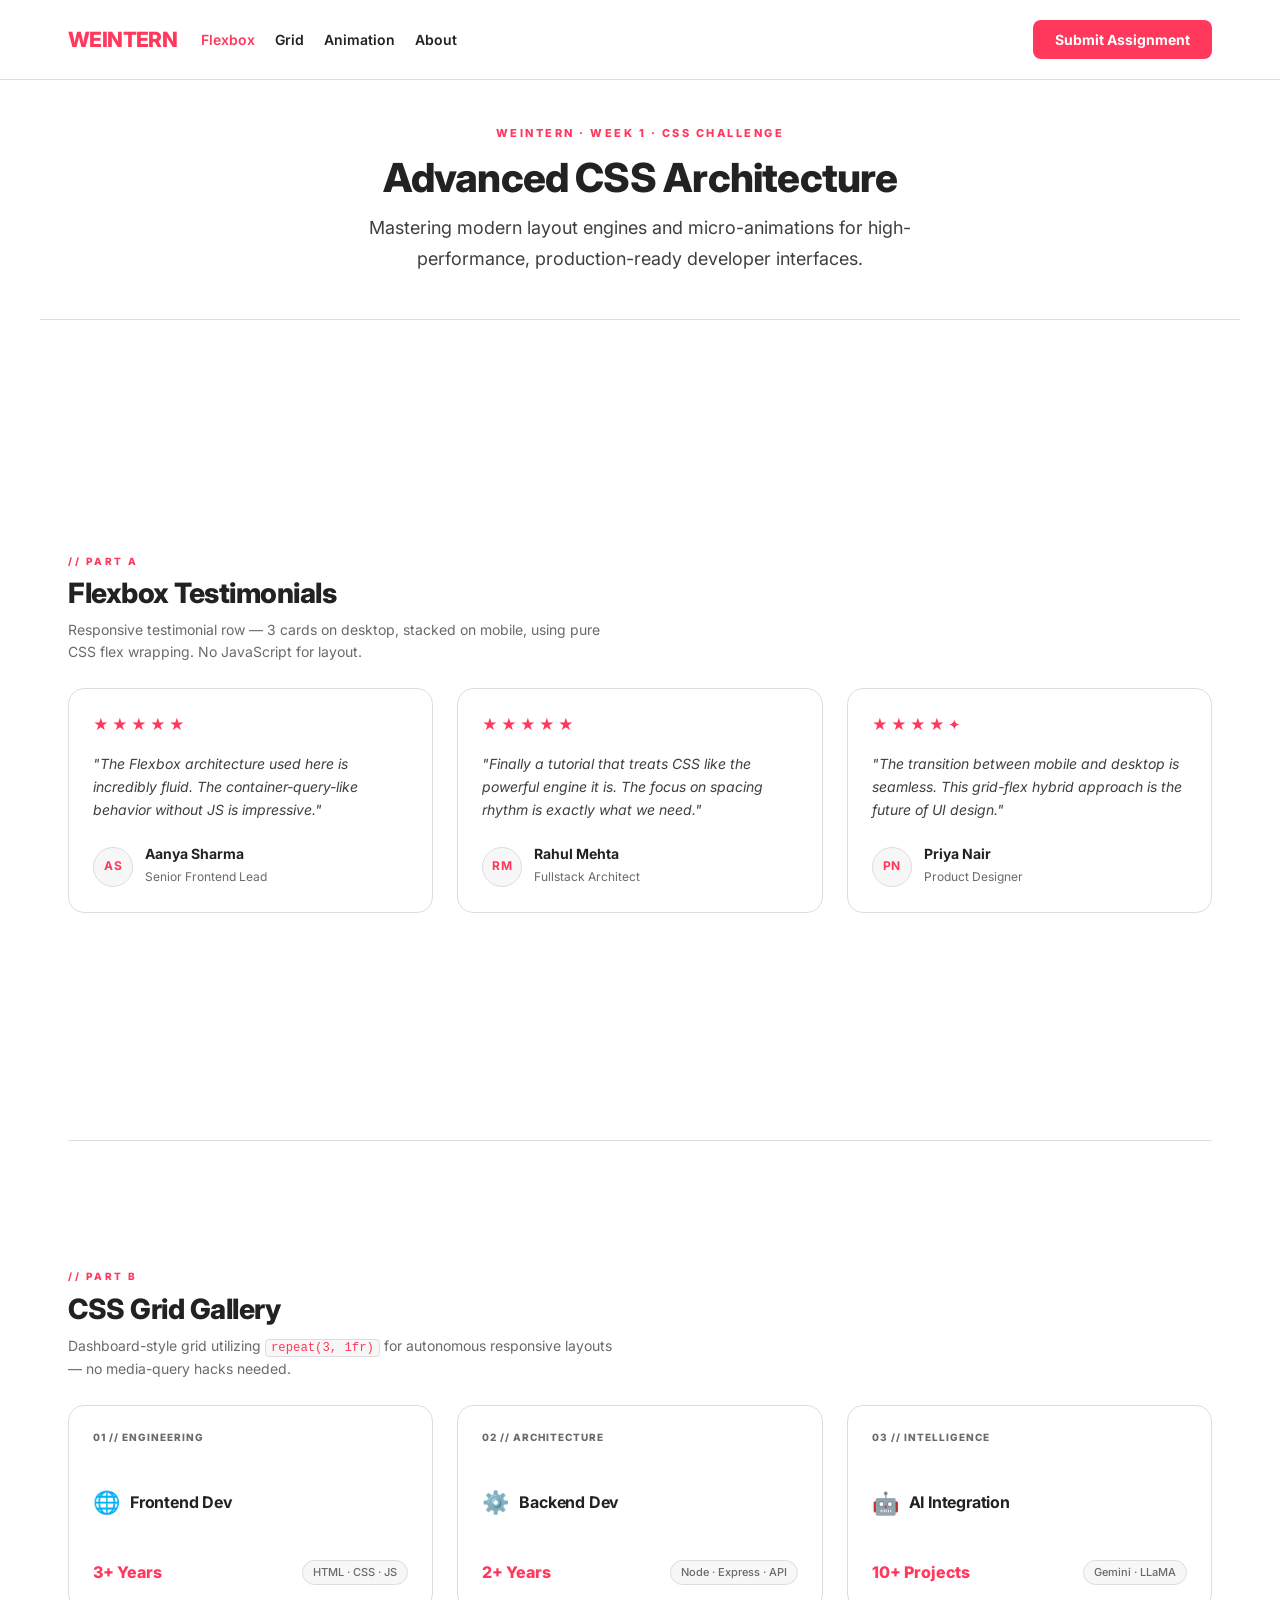
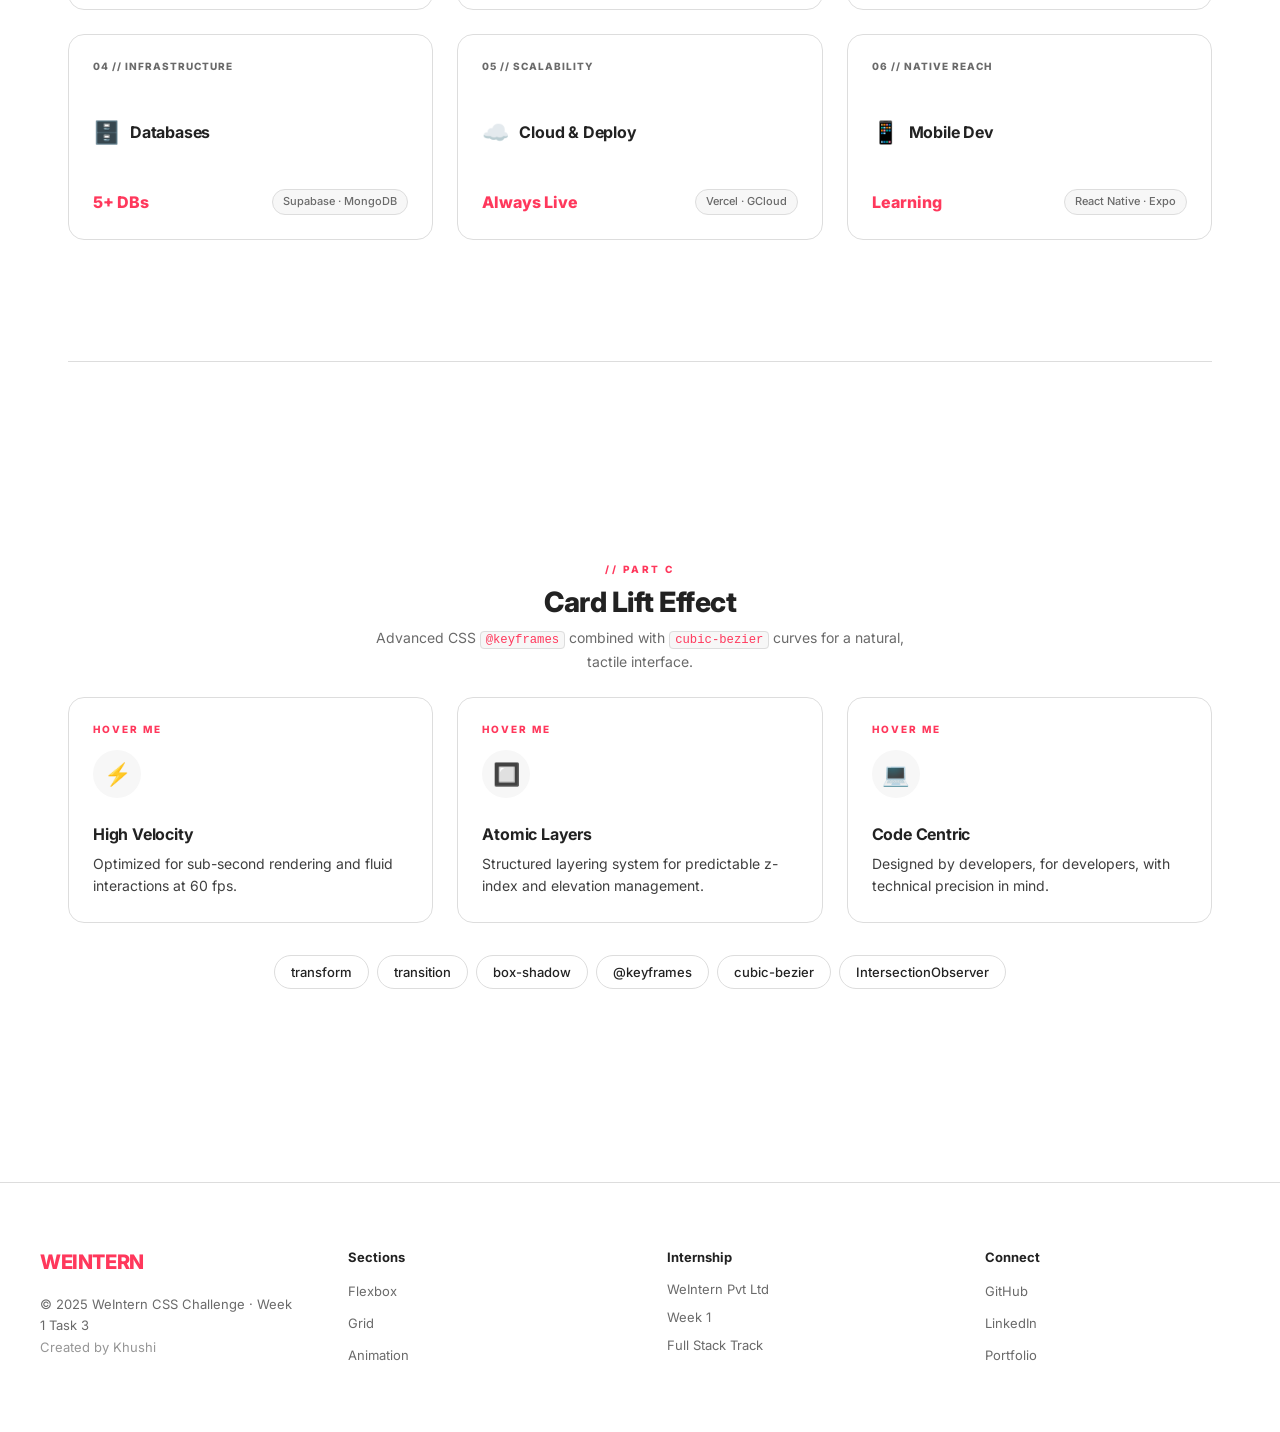
==== commit 3ee1d7c1: "fix: resolve layout overlap bug and update footer connect links" ====
--- a/css-challenge/index.html
+++ b/css-challenge/index.html
@@ -1,319 +1,414 @@
 <!DOCTYPE html>
-<html lang="en" class="custom-scrollbar">
+<html lang="en">
 <head>
-  <meta charset="utf-8" />
+  <meta charset="UTF-8" />
   <meta name="viewport" content="width=device-width, initial-scale=1.0" />
-  <title>WEINTERN | Airbnb Style Design</title>
-  <!-- Google Fonts Inter -->
-  <link href="https://fonts.googleapis.com/css2?family=Inter:wght@400;500;600;700;800&display=swap" rel="stylesheet" />
-  <!-- Pure CSS Stylesheet -->
-  <link rel="stylesheet" href="css/style.css?v=9" />
-  <!-- Vanilla JS Script -->
-  <script src="js/script.js?v=9" defer></script>
+  <meta name="theme-color" content="#ff385c" />
+
+  <!-- SEO -->
+  <title>WeIntern CSS Challenge — Flexbox, Grid & Animations</title>
+  <meta name="description" content="WeIntern Week 1 CSS Challenge: mastering Flexbox layouts, CSS Grid, and micro-animations with an Airbnb-inspired design system." />
+  <meta name="author" content="Khushi" />
+  <meta name="keywords" content="CSS Challenge, Flexbox, CSS Grid, Animations, WeIntern, Frontend, Web Development" />
+
+  <!-- Open Graph -->
+  <meta property="og:title" content="WeIntern CSS Challenge" />
+  <meta property="og:description" content="Flexbox, CSS Grid, and micro-animations — Week 1 CSS Challenge by Khushi." />
+  <meta property="og:type" content="website" />
+
+  <!-- Preconnect for performance -->
+  <link rel="preconnect" href="https://fonts.googleapis.com" />
+  <link rel="preconnect" href="https://fonts.gstatic.com" crossorigin />
+
+  <!-- Google Fonts: Inter 400–800 -->
+  <link
+    href="https://fonts.googleapis.com/css2?family=Inter:wght@400;500;600;700;800&display=swap"
+    rel="stylesheet"
+  />
+
+  <!-- Stylesheet -->
+  <link rel="stylesheet" href="css/style.css?v=10" />
+
+  <!-- Deferred script -->
+  <script src="js/script.js?v=10" defer></script>
 </head>
+
 <body>
 
-  <!-- Top Navigation Bar -->
-  <header>
-    <nav>
-      <a href="#" class="logo">WEINTERN</a>
-      <div class="nav-links">
-        <a class="nav-link" href="#flexbox">Flexbox</a>
-        <a class="nav-link" href="#grid">Grid</a>
-        <a class="nav-link" href="#animation">Animation</a>
-        <a class="nav-link" href="#">Docs</a>
-        <button class="btn-primary mobile-submit" id="submit-btn-mobile">Submit Assignment</button>
-      </div>
-      <button class="btn-primary" id="submit-btn">Submit Assignment</button>
-      <button class="hamburger" id="hamburger" aria-label="Toggle Navigation">☰</button>
+  <!-- ═══════════════════════════════
+       NAVIGATION
+  ════════════════════════════════ -->
+  <header role="banner">
+    <nav aria-label="Main navigation">
+      <a href="#" class="logo" aria-label="WeIntern Home">WEINTERN</a>
+
+      <!-- Desktop + mobile-drawer links -->
+      <ul class="nav-links" id="nav-links" role="list">
+        <li><a class="nav-link" href="#flexbox">Flexbox</a></li>
+        <li><a class="nav-link" href="#grid">Grid</a></li>
+        <li><a class="nav-link" href="#animation">Animation</a></li>
+        <li><a class="nav-link" href="#footer">About</a></li>
+        <!-- CTA inside drawer on mobile -->
+        <li class="mobile-submit">
+          <button class="btn-primary" id="submit-btn-mobile" aria-haspopup="dialog">
+            Submit Assignment
+          </button>
+        </li>
+      </ul>
+
+      <!-- Desktop CTA -->
+      <button
+        class="btn-primary"
+        id="submit-btn"
+        aria-haspopup="dialog"
+      >Submit Assignment</button>
+
+      <!-- Hamburger toggle -->
+      <button
+        class="hamburger"
+        id="hamburger"
+        aria-controls="nav-links"
+        aria-expanded="false"
+        aria-label="Open navigation menu"
+      >
+        <span class="hamburger-bar"></span>
+        <span class="hamburger-bar"></span>
+        <span class="hamburger-bar"></span>
+      </button>
     </nav>
   </header>
 
-  <main>
-    <!-- Hero Section -->
-    <section class="hero">
+  <main id="main-content">
+
+    <!-- ═══════════════════════════════
+         HERO
+    ════════════════════════════════ -->
+    <section class="hero" aria-labelledby="hero-heading">
       <div class="hero-content">
-        <h1>Advanced CSS Architecture</h1>
-        <p>Mastering modern layout engines and micro-animations for high-performance developer interfaces.</p>
+        <p class="hero-eyebrow">WeIntern · Week 1 · CSS Challenge</p>
+        <h1 id="hero-heading">Advanced CSS Architecture</h1>
+        <p class="hero-sub">
+          Mastering modern layout engines and micro-animations for
+          high-performance, production-ready developer interfaces.
+        </p>
       </div>
     </section>
 
-    <!-- Section 1: Flexbox -->
-    <section id="flexbox">
-      <div class="section-header">
-        <span class="section-tag">// part-a</span>
-        <h2>Flexbox Testimonials</h2>
-        <p>Responsive testimonial row — 3 cards desktop, stacked mobile using dynamic flex wrapping.</p>
-      </div>
-      <div class="flex-container reveal-container">
-        <!-- Testimonial Card 1 -->
-        <div class="reveal-card testimonial-card interactive-card card-press">
-          <div class="star-rating">
-            <span>★</span><span>★</span><span>★</span><span>★</span><span>★</span>
-          </div>
-          <p class="testimonial-text">"The Flexbox architecture used here is incredibly fluid. The container-query-like behavior without JS is impressive."</p>
+    <!-- ═══════════════════════════════
+         PART A — FLEXBOX
+    ════════════════════════════════ -->
+    <section id="flexbox" aria-labelledby="flexbox-heading">
+      <header class="section-header">
+        <span class="section-tag" aria-hidden="true">// Part A</span>
+        <h2 id="flexbox-heading">Flexbox Testimonials</h2>
+        <p>
+          Responsive testimonial row — 3 cards on desktop, stacked on mobile,
+          using pure CSS flex wrapping. No JavaScript for layout.
+        </p>
+      </header>
+
+      <div class="flex-container reveal-container" role="list">
+
+        <!-- Card 1 -->
+        <article
+          class="reveal-card testimonial-card interactive-card card-press"
+          role="listitem"
+          tabindex="0"
+          aria-label="Testimonial by Aanya Sharma"
+        >
+          <div class="star-rating" aria-label="5 stars">
+            <span aria-hidden="true">★</span>
+            <span aria-hidden="true">★</span>
+            <span aria-hidden="true">★</span>
+            <span aria-hidden="true">★</span>
+            <span aria-hidden="true">★</span>
+          </div>
+          <blockquote class="testimonial-text">
+            "The Flexbox architecture used here is incredibly fluid. The
+            container-query-like behavior without JS is impressive."
+          </blockquote>
           <div class="user-profile">
-            <div class="avatar-initials">AS</div>
+            <div class="avatar-initials" aria-hidden="true">AS</div>
             <div class="user-info">
-              <h4>Aanya Sharma</h4>
+              <h3>Aanya Sharma</h3>
               <span>Senior Frontend Lead</span>
             </div>
           </div>
-        </div>
-        <!-- Testimonial Card 2 -->
-        <div class="reveal-card testimonial-card interactive-card card-press">
-          <div class="star-rating">
-            <span>★</span><span>★</span><span>★</span><span>★</span><span>★</span>
-          </div>
-          <p class="testimonial-text">"Finally a tutorial that treats CSS like the powerful engine it is. The focus on spacing rhythm is exactly what we need."</p>
+        </article>
+
+        <!-- Card 2 -->
+        <article
+          class="reveal-card testimonial-card interactive-card card-press"
+          role="listitem"
+          tabindex="0"
+          aria-label="Testimonial by Rahul Mehta"
+        >
+          <div class="star-rating" aria-label="5 stars">
+            <span aria-hidden="true">★</span>
+            <span aria-hidden="true">★</span>
+            <span aria-hidden="true">★</span>
+            <span aria-hidden="true">★</span>
+            <span aria-hidden="true">★</span>
+          </div>
+          <blockquote class="testimonial-text">
+            "Finally a tutorial that treats CSS like the powerful engine it is.
+            The focus on spacing rhythm is exactly what we need."
+          </blockquote>
           <div class="user-profile">
-            <div class="avatar-initials">RM</div>
+            <div class="avatar-initials" aria-hidden="true">RM</div>
             <div class="user-info">
-              <h4>Rahul Mehta</h4>
+              <h3>Rahul Mehta</h3>
               <span>Fullstack Architect</span>
             </div>
           </div>
-        </div>
-        <!-- Testimonial Card 3 -->
-        <div class="reveal-card testimonial-card interactive-card card-press">
-          <div class="star-rating">
-            <span>★</span><span>★</span><span>★</span><span>★</span><span>✦</span>
-          </div>
-          <p class="testimonial-text">"The transition between mobile and desktop is seamless. This grid-flex hybrid approach is the future of UI design."</p>
+        </article>
+
+        <!-- Card 3 -->
+        <article
+          class="reveal-card testimonial-card interactive-card card-press"
+          role="listitem"
+          tabindex="0"
+          aria-label="Testimonial by Priya Nair"
+        >
+          <div class="star-rating" aria-label="4.5 stars">
+            <span aria-hidden="true">★</span>
+            <span aria-hidden="true">★</span>
+            <span aria-hidden="true">★</span>
+            <span aria-hidden="true">★</span>
+            <span aria-hidden="true">✦</span>
+          </div>
+          <blockquote class="testimonial-text">
+            "The transition between mobile and desktop is seamless. This
+            grid-flex hybrid approach is the future of UI design."
+          </blockquote>
           <div class="user-profile">
-            <div class="avatar-initials">PN</div>
+            <div class="avatar-initials" aria-hidden="true">PN</div>
             <div class="user-info">
-              <h4>Priya Nair</h4>
+              <h3>Priya Nair</h3>
               <span>Product Designer</span>
             </div>
           </div>
-        </div>
+        </article>
+
       </div>
     </section>
 
-    <!-- Divider -->
-    <div class="divider">
-      <div class="divider-line"></div>
-    </div>
-
-    <!-- Section 2: Grid -->
-    <section id="grid">
-      <div class="section-header">
-        <span class="section-tag">// part-b</span>
-        <h2>CSS Grid Gallery</h2>
-        <p>Dashboard-style grid utilizing auto-fit and minmax for autonomous responsive layouts.</p>
-      </div>
-      <div class="grid-container">
-        <!-- Grid Items -->
-        <div class="grid-card interactive-card card-press">
-          <div class="grid-card-top">
-            <span class="grid-category">01//ENGINEERING</span>
-          </div>
-          <div class="grid-card-middle">
-            <span class="grid-icon">🌐</span>
+    <div class="divider" role="separator"><hr class="divider-line" /></div>
+
+    <!-- ═══════════════════════════════
+         PART B — CSS GRID
+    ════════════════════════════════ -->
+    <section id="grid" aria-labelledby="grid-heading">
+      <header class="section-header">
+        <span class="section-tag" aria-hidden="true">// Part B</span>
+        <h2 id="grid-heading">CSS Grid Gallery</h2>
+        <p>
+          Dashboard-style grid utilizing <code>repeat(3, 1fr)</code> for
+          autonomous responsive layouts — no media-query hacks needed.
+        </p>
+      </header>
+
+      <div class="grid-container" role="list">
+
+        <article class="grid-card interactive-card card-press" role="listitem" tabindex="0">
+          <div class="grid-card-top">
+            <span class="grid-category">01 // Engineering</span>
+          </div>
+          <div class="grid-card-middle">
+            <span class="grid-icon" aria-hidden="true">🌐</span>
             <h3 class="grid-title">Frontend Dev</h3>
           </div>
           <div class="grid-card-bottom">
             <span class="grid-stat">3+ Years</span>
-            <span class="grid-tag">HTML·CSS·JS</span>
-          </div>
-        </div>
-        <div class="grid-card interactive-card card-press">
-          <div class="grid-card-top">
-            <span class="grid-category">02//ARCHITECTURE</span>
-          </div>
-          <div class="grid-card-middle">
-            <span class="grid-icon">⚙️</span>
+            <span class="grid-tag">HTML · CSS · JS</span>
+          </div>
+        </article>
+
+        <article class="grid-card interactive-card card-press" role="listitem" tabindex="0">
+          <div class="grid-card-top">
+            <span class="grid-category">02 // Architecture</span>
+          </div>
+          <div class="grid-card-middle">
+            <span class="grid-icon" aria-hidden="true">⚙️</span>
             <h3 class="grid-title">Backend Dev</h3>
           </div>
           <div class="grid-card-bottom">
             <span class="grid-stat">2+ Years</span>
-            <span class="grid-tag">Node·Express·API</span>
-          </div>
-        </div>
-        <div class="grid-card interactive-card card-press">
-          <div class="grid-card-top">
-            <span class="grid-category">03//INTELLIGENCE</span>
-          </div>
-          <div class="grid-card-middle">
-            <span class="grid-icon">🤖</span>
+            <span class="grid-tag">Node · Express · API</span>
+          </div>
+        </article>
+
+        <article class="grid-card interactive-card card-press" role="listitem" tabindex="0">
+          <div class="grid-card-top">
+            <span class="grid-category">03 // Intelligence</span>
+          </div>
+          <div class="grid-card-middle">
+            <span class="grid-icon" aria-hidden="true">🤖</span>
             <h3 class="grid-title">AI Integration</h3>
           </div>
           <div class="grid-card-bottom">
             <span class="grid-stat">10+ Projects</span>
-            <span class="grid-tag">Gemini·LLaMA</span>
-          </div>
-        </div>
-        <div class="grid-card interactive-card card-press">
-          <div class="grid-card-top">
-            <span class="grid-category">04//INFRASTRUCTURE</span>
-          </div>
-          <div class="grid-card-middle">
-            <span class="grid-icon">🗄️</span>
+            <span class="grid-tag">Gemini · LLaMA</span>
+          </div>
+        </article>
+
+        <article class="grid-card interactive-card card-press" role="listitem" tabindex="0">
+          <div class="grid-card-top">
+            <span class="grid-category">04 // Infrastructure</span>
+          </div>
+          <div class="grid-card-middle">
+            <span class="grid-icon" aria-hidden="true">🗄️</span>
             <h3 class="grid-title">Databases</h3>
           </div>
           <div class="grid-card-bottom">
             <span class="grid-stat">5+ DBs</span>
-            <span class="grid-tag">Supabase·MongoDB</span>
-          </div>
-        </div>
-        <div class="grid-card interactive-card card-press">
-          <div class="grid-card-top">
-            <span class="grid-category">05//SCALABILITY</span>
-          </div>
-          <div class="grid-card-middle">
-            <span class="grid-icon">☁️</span>
-            <h3 class="grid-title">Cloud & Deploy</h3>
+            <span class="grid-tag">Supabase · MongoDB</span>
+          </div>
+        </article>
+
+        <article class="grid-card interactive-card card-press" role="listitem" tabindex="0">
+          <div class="grid-card-top">
+            <span class="grid-category">05 // Scalability</span>
+          </div>
+          <div class="grid-card-middle">
+            <span class="grid-icon" aria-hidden="true">☁️</span>
+            <h3 class="grid-title">Cloud &amp; Deploy</h3>
           </div>
           <div class="grid-card-bottom">
             <span class="grid-stat">Always Live</span>
-            <span class="grid-tag">Vercel·GCloud</span>
-          </div>
-        </div>
-        <div class="grid-card interactive-card card-press">
-          <div class="grid-card-top">
-            <span class="grid-category">06//NATIVE REACH</span>
-          </div>
-          <div class="grid-card-middle">
-            <span class="grid-icon">📱</span>
+            <span class="grid-tag">Vercel · GCloud</span>
+          </div>
+        </article>
+
+        <article class="grid-card interactive-card card-press" role="listitem" tabindex="0">
+          <div class="grid-card-top">
+            <span class="grid-category">06 // Native Reach</span>
+          </div>
+          <div class="grid-card-middle">
+            <span class="grid-icon" aria-hidden="true">📱</span>
             <h3 class="grid-title">Mobile Dev</h3>
           </div>
           <div class="grid-card-bottom">
             <span class="grid-stat">Learning</span>
-            <span class="grid-tag">React Native·Expo</span>
-          </div>
-        </div>
+            <span class="grid-tag">React Native · Expo</span>
+          </div>
+        </article>
+
       </div>
     </section>
 
-    <!-- Divider -->
-    <div class="divider">
-      <div class="divider-line"></div>
-    </div>
-
-    <!-- Section 3: Animation -->
-    <section id="animation">
-      <div class="section-header center-align">
-        <span class="section-tag">// part-c</span>
-        <h2>Card Lift Effect</h2>
-        <p class="max-w-md mx-auto">Advanced CSS keyframes combined with cubic-bezier curves for a natural, tactile interface feel.</p>
-      </div>
-      <div class="animation-container reveal-container">
-        <!-- Interactive Cards -->
-        <div class="reveal-card animation-card interactive-card card-press">
-          <span class="hover-label">HOVER ME</span>
-          <div class="icon-wrapper">⚡</div>
+    <div class="divider" role="separator"><hr class="divider-line" /></div>
+
+    <!-- ═══════════════════════════════
+         PART C — ANIMATION
+    ════════════════════════════════ -->
+    <section id="animation" aria-labelledby="animation-heading">
+      <header class="section-header center-align">
+        <span class="section-tag" aria-hidden="true">// Part C</span>
+        <h2 id="animation-heading">Card Lift Effect</h2>
+        <p class="max-w-md mx-auto">
+          Advanced CSS <code>@keyframes</code> combined with
+          <code>cubic-bezier</code> curves for a natural, tactile interface.
+        </p>
+      </header>
+
+      <div class="animation-container reveal-container" role="list">
+
+        <article
+          class="reveal-card animation-card interactive-card card-press"
+          role="listitem"
+          tabindex="0"
+        >
+          <span class="hover-label" aria-hidden="true">Hover me</span>
+          <div class="icon-wrapper" aria-hidden="true">⚡</div>
           <h3 class="card-title">High Velocity</h3>
-          <p class="card-desc">Optimized for sub-second rendering and fluid interactions at 60fps.</p>
-        </div>
-        <div class="reveal-card animation-card interactive-card card-press">
-          <span class="hover-label">HOVER ME</span>
-          <div class="icon-wrapper">🔲</div>
+          <p class="card-desc">
+            Optimized for sub-second rendering and fluid interactions at 60 fps.
+          </p>
+        </article>
+
+        <article
+          class="reveal-card animation-card interactive-card card-press"
+          role="listitem"
+          tabindex="0"
+        >
+          <span class="hover-label" aria-hidden="true">Hover me</span>
+          <div class="icon-wrapper" aria-hidden="true">🔲</div>
           <h3 class="card-title">Atomic Layers</h3>
-          <p class="card-desc">Structured layering system for predictable z-index and elevation management.</p>
-        </div>
-        <div class="reveal-card animation-card interactive-card card-press">
-          <span class="hover-label">HOVER ME</span>
-          <div class="icon-wrapper">💻</div>
+          <p class="card-desc">
+            Structured layering system for predictable z-index and elevation management.
+          </p>
+        </article>
+
+        <article
+          class="reveal-card animation-card interactive-card card-press"
+          role="listitem"
+          tabindex="0"
+        >
+          <span class="hover-label" aria-hidden="true">Hover me</span>
+          <div class="icon-wrapper" aria-hidden="true">💻</div>
           <h3 class="card-title">Code Centric</h3>
-          <p class="card-desc">Designed by developers, for developers, with technical precision in mind.</p>
-        </div>
-      </div>
-      <!-- Technical Pills -->
-      <div class="pills-container">
-        <span class="tech-pill">transform</span>
-        <span class="tech-pill">transition</span>
-        <span class="tech-pill">box-shadow</span>
-        <span class="tech-pill">@keyframes</span>
-        <span class="tech-pill">cubic-bezier</span>
+          <p class="card-desc">
+            Designed by developers, for developers, with technical precision in mind.
+          </p>
+        </article>
+
+      </div>
+
+      <!-- Technique pills -->
+      <div class="pills-container" role="list" aria-label="CSS techniques used">
+        <span class="tech-pill" role="listitem">transform</span>
+        <span class="tech-pill" role="listitem">transition</span>
+        <span class="tech-pill" role="listitem">box-shadow</span>
+        <span class="tech-pill" role="listitem">@keyframes</span>
+        <span class="tech-pill" role="listitem">cubic-bezier</span>
+        <span class="tech-pill" role="listitem">IntersectionObserver</span>
       </div>
     </section>
+
   </main>
 
-  <!-- Footer -->
-  <footer>
+  <!-- ═══════════════════════════════
+       FOOTER
+  ════════════════════════════════ -->
+  <footer id="footer" role="contentinfo">
     <div class="footer-container">
+
       <div class="footer-left">
-        <a href="#" class="footer-logo">WEINTERN</a>
-        <div class="footer-info">
+        <a href="#" class="footer-logo" aria-label="WeIntern Home">WEINTERN</a>
+        <p class="footer-info">
           © 2025 WeIntern CSS Challenge · Week 1 Task 3<br />
           <span class="opacity-70">Created by Khushi</span>
-        </div>
-      </div>
-      <div class="footer-right">
+        </p>
+      </div>
+
+      <nav class="footer-right" aria-label="Footer navigation">
         <div class="footer-col">
-          <h4>Sections</h4>
+          <h3>Sections</h3>
           <a class="footer-link" href="#flexbox">Flexbox</a>
           <a class="footer-link" href="#grid">Grid</a>
           <a class="footer-link" href="#animation">Animation</a>
         </div>
         <div class="footer-col">
-          <h4>Internship</h4>
+          <h3>Internship</h3>
           <span class="footer-text">WeIntern Pvt Ltd</span>
           <span class="footer-text">Week 1</span>
           <span class="footer-text">Full Stack Track</span>
         </div>
         <div class="footer-col">
-          <h4>Connect</h4>
-          <a class="footer-link" href="#">GitHub</a>
-          <a class="footer-link" href="#">LinkedIn</a>
-          <a class="footer-link" href="#">Portfolio</a>
+          <h3>Connect</h3>
+          <a class="footer-link" href="https://github.com/khushi897920-lang" target="_blank" rel="noopener noreferrer">GitHub</a>
+          <a class="footer-link" href="https://www.linkedin.com/in/khushii-singh01" target="_blank" rel="noopener noreferrer">LinkedIn</a>
+          <a class="footer-link" href="#" rel="noopener noreferrer">Portfolio</a>
         </div>
-      </div>
+      </nav>
+
     </div>
   </footer>
 
-  <!-- Submission Confirmation Modal Template -->
-  <template id="submission-modal-template">
-    <div id="submission-modal" class="modal-overlay" aria-hidden="true">
-      <div class="modal-card">
-        <button class="modal-close" id="modal-close-btn" aria-label="Close modal">✕</button>
-        <div class="modal-content">
-          <!-- 1. Status badge -->
-          <div class="modal-badge-wrapper">
-            <span class="modal-badge">Week 1 · Task 3 · Submitted</span>
-          </div>
-          
-          <!-- 2. Main heading -->
-          <h2 class="modal-heading">Assignment Submitted</h2>
-          
-          <!-- 3. Subtext -->
-          <p class="modal-subtext">Your CSS Challenge has been successfully submitted to WeIntern. Our team will review your implementation shortly.</p>
-          
-          <!-- 4. Divider -->
-          <div class="modal-divider"></div>
-          
-          <!-- 5. Submission details -->
-          <div class="modal-details">
-            <div class="details-row">
-              <span class="details-label">Task</span>
-              <span class="details-value">CSS Challenge — Week 1</span>
-            </div>
-            <div class="details-row">
-              <span class="details-label">Submitted by</span>
-              <span class="details-value">Khushi</span>
-            </div>
-            <div class="details-row">
-              <span class="details-label">Status</span>
-              <span class="details-status-pill">Under Review</span>
-            </div>
-          </div>
-          
-          <!-- 6. Bottom divider -->
-          <div class="modal-divider"></div>
-          
-          <!-- 7. Two buttons -->
-          <div class="modal-buttons">
-            <button class="btn-modal-secondary" id="modal-view-btn">View Submission</button>
-            <button class="btn-modal-primary" id="modal-done-btn">Done</button>
-          </div>
-          
-          <!-- 8. Legal note -->
-          <p class="modal-legal">Submitted assignments are reviewed within 2-3 business days.</p>
-        </div>
-      </div>
-    </div>
-  </template>
+  <!-- ═══════════════════════════════
+       SUBMISSION MODAL (injected by JS)
+  ════════════════════════════════ -->
 
 </body>
 </html>
--- a/css-challenge/css/style.css
+++ b/css-challenge/css/style.css
@@ -1,45 +1,76 @@
-/* ═══════════════════════════════════════════════════════════
-   WeIntern CSS Challenge — Polished Stylesheet
-   Design: Airbnb-inspired · Pink Accent · Inter Typography
-   ═══════════════════════════════════════════════════════════ */
-
-/* ── DESIGN TOKENS ── */
+/* ════════════════════════════════════════════════════════════════════
+   WeIntern CSS Challenge — Production Stylesheet v10
+   Design Language: Airbnb-inspired · Pink Accent · Inter Typography
+   ════════════════════════════════════════════════════════════════════ */
+
+/* ── DESIGN TOKENS ─────────────────────────────────────────────────── */
 :root {
-  --primary: #ff385c;
-  --primary-hover: #e0294d;
-  --on-primary: #ffffff;
-  --bg: #ffffff;
-  --surface: #ffffff;
-  --on-surface: #222222;
-  --on-surface-variant: #6a6a6a;
-  --outline: #dddddd;
-  --outline-soft: #ebebeb;
-  --secondary: #3f3f3f;
-  --surface-variant: #f7f7f7;
-  --shadow-card: 0 2px 8px rgba(0,0,0,0.04), 0 8px 24px rgba(0,0,0,0.08);
-  --shadow-card-hover: 0 4px 16px rgba(0,0,0,0.06), 0 16px 40px rgba(0,0,0,0.12);
-  --font-family: 'Inter', -apple-system, BlinkMacSystemFont, 'Segoe UI', Roboto, Helvetica, Arial, sans-serif;
-
-  /* Spacing system */
-  --space-xs: 4px;
-  --space-sm: 8px;
-  --space-md: 12px;
-  --space-lg: 16px;
-  --space-xl: 24px;
-  --space-2xl: 32px;
-  --space-3xl: 48px;
-  --space-4xl: 64px;
-  --gutter: 24px;
-  --gutter-mobile: 20px;
-  --container-max: 1200px;
-  --section-min-h: calc(100vh - 80px);
-  --nav-h: 80px;
-  --radius-card: 16px;
-  --radius-btn: 10px;
-  --transition-ease: cubic-bezier(0.16, 1, 0.3, 1);
-}
-
-/* ── RESET ── */
+  /* Brand */
+  --color-primary:        #ff385c;
+  --color-primary-hover:  #e0294d;
+  --color-primary-light:  rgba(255, 56, 92, 0.08);
+  --color-primary-ring:   rgba(255, 56, 92, 0.4);
+
+  /* Surface */
+  --color-bg:             #ffffff;
+  --color-surface:        #ffffff;
+  --color-surface-2:      #f7f7f7;
+  --color-surface-3:      #f0f0f0;
+
+  /* Text */
+  --color-text:           #222222;
+  --color-text-2:         #3f3f3f;
+  --color-text-muted:     #6a6a6a;
+  --color-text-xmuted:    #9a9a9a;
+
+  /* Borders */
+  --color-border:         #dddddd;
+  --color-border-soft:    #ebebeb;
+
+  /* Shadows */
+  --shadow-sm:            0 1px 3px rgba(0,0,0,0.06), 0 2px 6px rgba(0,0,0,0.04);
+  --shadow-md:            0 4px 16px rgba(0,0,0,0.07), 0 8px 24px rgba(0,0,0,0.05);
+  --shadow-lg:            0 8px 32px rgba(0,0,0,0.10), 0 16px 48px rgba(0,0,0,0.07);
+  --shadow-modal:         0 2px 8px rgba(0,0,0,0.04),
+                          0 8px 24px rgba(0,0,0,0.10),
+                          0 32px 64px rgba(0,0,0,0.18);
+
+  /* Typography */
+  --font:                 'Inter', -apple-system, BlinkMacSystemFont, 'Segoe UI',
+                          Roboto, Helvetica, Arial, sans-serif;
+
+  /* Spacing scale */
+  --s-1:   4px;
+  --s-2:   8px;
+  --s-3:  12px;
+  --s-4:  16px;
+  --s-5:  20px;
+  --s-6:  24px;
+  --s-8:  32px;
+  --s-10: 40px;
+  --s-12: 48px;
+  --s-16: 64px;
+
+  /* Layout */
+  --nav-h:          80px;
+  --container:      1200px;
+  --gutter:         28px;
+  --gutter-mobile:  20px;
+  --radius-sm:       8px;
+  --radius-md:      12px;
+  --radius-lg:      16px;
+  --radius-xl:      20px;
+  --radius-full:  9999px;
+
+  /* Motion */
+  --ease-out-expo:  cubic-bezier(0.16, 1, 0.3, 1);
+  --ease-standard:  cubic-bezier(0.4, 0, 0.2, 1);
+  --duration-fast:  150ms;
+  --duration-base:  250ms;
+  --duration-slow:  400ms;
+}
+
+/* ── RESET ──────────────────────────────────────────────────────────── */
 *,
 *::before,
 *::after {
@@ -51,89 +82,145 @@
 html {
   scroll-behavior: smooth;
   -webkit-text-size-adjust: 100%;
+  text-size-adjust: 100%;
 }
 
 body {
-  font-family: var(--font-family);
-  background-color: var(--bg);
-  color: var(--on-surface);
-  line-height: 1.5;
+  font-family: var(--font);
+  background-color: var(--color-bg);
+  color: var(--color-text);
+  line-height: 1.55;
   font-size: 16px;
   overflow-x: hidden;
   -webkit-font-smoothing: antialiased;
   -moz-osx-font-smoothing: grayscale;
 }
 
-img, svg {
+ul[role="list"],
+ol[role="list"] {
+  list-style: none;
+}
+
+img,
+svg {
   display: block;
   max-width: 100%;
 }
 
-button {
-  font-family: var(--font-family);
-}
-
-/* ── CUSTOM SCROLLBAR ── */
-html::-webkit-scrollbar { width: 6px; }
-html::-webkit-scrollbar-track { background: #f1f1f1; }
-html::-webkit-scrollbar-thumb { background: #d0d0d0; border-radius: 99px; }
-html::-webkit-scrollbar-thumb:hover { background: #b0b0b0; }
-
-/* ══════════════════════════════════════════════════
+button,
+input,
+select,
+textarea {
+  font: inherit;
+}
+
+/* Screenreader only helper */
+.sr-only {
+  position: absolute;
+  width: 1px;
+  height: 1px;
+  padding: 0;
+  margin: -1px;
+  overflow: hidden;
+  clip: rect(0,0,0,0);
+  white-space: nowrap;
+  border-width: 0;
+}
+
+/* Skip link */
+.skip-link {
+  position: absolute;
+  top: -100%;
+  left: var(--s-6);
+  background: var(--color-primary);
+  color: #fff;
+  padding: var(--s-2) var(--s-6);
+  border-radius: var(--radius-sm);
+  font-size: 14px;
+  font-weight: 600;
+  z-index: 200;
+  text-decoration: none;
+  transition: top var(--duration-fast) ease;
+}
+.skip-link:focus { top: var(--s-6); }
+
+/* Scrollbar */
+html::-webkit-scrollbar         { width: 6px; }
+html::-webkit-scrollbar-track   { background: #f1f1f1; }
+html::-webkit-scrollbar-thumb   { background: #d0d0d0; border-radius: var(--radius-full); }
+html::-webkit-scrollbar-thumb:hover { background: #b8b8b8; }
+
+/* ── CODE INLINE ────────────────────────────────────────────────────── */
+code {
+  font-family: 'SF Mono', 'Fira Code', 'Fira Mono', 'Roboto Mono', monospace;
+  font-size: 0.875em;
+  background: var(--color-surface-2);
+  border: 1px solid var(--color-border);
+  border-radius: 4px;
+  padding: 1px 5px;
+  color: var(--color-primary);
+}
+
+/* ════════════════════════════════════════════════════════════════════
    NAVIGATION
-   ══════════════════════════════════════════════════ */
-header {
+   ════════════════════════════════════════════════════════════════════ */
+header:not(.section-header) {
   position: fixed;
-  top: 0;
-  left: 0;
-  width: 100%;
+  inset-block-start: 0;
+  inset-inline: 0;
   height: var(--nav-h);
   z-index: 100;
-  background-color: rgba(255, 255, 255, 0.95);
-  backdrop-filter: blur(8px);
-  -webkit-backdrop-filter: blur(8px);
-  border-bottom: 1px solid var(--outline);
-}
-
-header nav {
+  background-color: rgba(255, 255, 255, 0.92);
+  backdrop-filter: blur(12px) saturate(180%);
+  -webkit-backdrop-filter: blur(12px) saturate(180%);
+  border-bottom: 1px solid var(--color-border);
+}
+
+header:not(.section-header) nav {
   height: 100%;
   display: flex;
   align-items: center;
   justify-content: space-between;
-  padding: 0 var(--gutter);
-  max-width: var(--container-max);
-  margin: 0 auto;
-  gap: var(--space-xl);
-}
-
+  gap: var(--s-6);
+  padding-inline: var(--gutter);
+  max-width: var(--container);
+  margin-inline: auto;
+}
+
+/* Logo */
 .logo {
-  font-size: 22px;
+  font-size: 21px;
   font-weight: 800;
-  color: var(--primary);
-  letter-spacing: -0.5px;
+  color: var(--color-primary);
+  letter-spacing: -0.6px;
   text-decoration: none;
   flex-shrink: 0;
   line-height: 1;
 }
 
+.logo:focus-visible { outline: 2px solid var(--color-primary); outline-offset: 4px; border-radius: 4px; }
+
+/* Nav list */
 .nav-links {
   display: flex;
   align-items: center;
-  gap: var(--space-xl);
+  gap: var(--s-5);
+  list-style: none;
   flex: 1;
 }
 
 .nav-link {
-  color: var(--on-surface);
+  color: var(--color-text);
   font-size: 14px;
   font-weight: 600;
   text-decoration: none;
-  padding: 4px 0;
+  padding-block: 4px;
   position: relative;
-  transition: color 0.2s ease;
   white-space: nowrap;
-}
-
+  transition: color var(--duration-fast) ease;
+}
+
+/* Animated underline */
 .nav-link::after {
   content: '';
   position: absolute;
@@ -141,98 +228,111 @@
   left: 0;
   width: 0;
   height: 2px;
-  background-color: var(--primary);
-  border-radius: 99px;
-  transition: width 0.25s var(--transition-ease);
-}
-
-.nav-link:hover {
-  color: var(--primary);
-}
-
-.nav-link:hover::after {
-  width: 100%;
-}
-
-.nav-link:focus-visible {
-  outline: 2px solid var(--primary);
-  outline-offset: 4px;
-  border-radius: 4px;
-}
+  background: var(--color-primary);
+  border-radius: var(--radius-full);
+  transition: width var(--duration-base) var(--ease-out-expo);
+}
+
+.nav-link:hover              { color: var(--color-primary); }
+.nav-link:hover::after       { width: 100%; }
+.nav-link:focus-visible      { outline: 2px solid var(--color-primary); outline-offset: 4px; border-radius: 4px; }
 
 /* CTA Button */
 .btn-primary {
-  background-color: var(--primary);
-  color: var(--on-primary);
+  display: inline-flex;
+  align-items: center;
+  justify-content: center;
+  gap: var(--s-2);
+  background-color: var(--color-primary);
+  color: #ffffff;
   border: none;
   padding: 10px 22px;
   font-size: 14px;
   font-weight: 700;
   line-height: 1.4;
-  border-radius: var(--radius-btn);
+  border-radius: var(--radius-sm);
   cursor: pointer;
   white-space: nowrap;
   flex-shrink: 0;
-  transition: background-color 0.2s ease, transform 0.15s ease, box-shadow 0.2s ease;
-}
-
-.btn-primary:hover {
-  background-color: var(--primary-hover);
-  box-shadow: 0 4px 12px rgba(255, 56, 92, 0.3);
-}
-
-.btn-primary:active {
-  transform: scale(0.97);
-}
-
+  text-decoration: none;
+  transition:
+    background-color var(--duration-fast) ease,
+    box-shadow var(--duration-base) ease,
+    transform var(--duration-fast) ease;
+}
+
+.btn-primary:hover  {
+  background-color: var(--color-primary-hover);
+  box-shadow: 0 4px 14px rgba(255, 56, 92, 0.35);
+}
+.btn-primary:active { transform: scale(0.97); }
 .btn-primary:focus-visible {
-  outline: 2px solid var(--primary);
+  outline: 2px solid var(--color-primary);
   outline-offset: 3px;
 }
 
 /* Hamburger */
 .hamburger {
   display: none;
+  flex-direction: column;
+  justify-content: center;
+  align-items: center;
+  gap: 5px;
+  width: 40px;
+  height: 40px;
   background: none;
-  border: 1px solid var(--outline);
-  border-radius: 8px;
-  font-size: 20px;
-  line-height: 1;
+  border: 1.5px solid var(--color-border);
+  border-radius: var(--radius-sm);
   cursor: pointer;
-  color: var(--on-surface);
-  padding: 6px 10px;
   flex-shrink: 0;
-  transition: background-color 0.2s ease;
-}
-
-.hamburger:hover {
-  background-color: var(--surface-variant);
-}
-
-.hamburger:focus-visible {
-  outline: 2px solid var(--primary);
-  outline-offset: 3px;
-}
-
-/* Mobile-only CTA inside nav drawer */
-.mobile-submit {
-  display: none;
-}
-
-/* ══════════════════════════════════════════════════
-   HERO SECTION
-   ══════════════════════════════════════════════════ */
+  padding: 0;
+  transition: background-color var(--duration-fast) ease;
+}
+
+.hamburger:hover            { background-color: var(--color-surface-2); }
+.hamburger:focus-visible    { outline: 2px solid var(--color-primary); outline-offset: 2px; }
+
+.hamburger-bar {
+  display: block;
+  width: 18px;
+  height: 2px;
+  background-color: var(--color-text);
+  border-radius: var(--radius-full);
+  transform-origin: center;
+  transition:
+    transform var(--duration-base) var(--ease-out-expo),
+    opacity var(--duration-fast) ease;
+}
+
+/* Open state transforms the bars into ✕ */
+.hamburger[aria-expanded="true"] .hamburger-bar:nth-child(1) {
+  transform: translateY(7px) rotate(45deg);
+}
+.hamburger[aria-expanded="true"] .hamburger-bar:nth-child(2) {
+  opacity: 0;
+  transform: scaleX(0);
+}
+.hamburger[aria-expanded="true"] .hamburger-bar:nth-child(3) {
+  transform: translateY(-7px) rotate(-45deg);
+}
+
+/* Mobile submit in nav drawer (hidden on desktop) */
+.mobile-submit { display: none; }
+
+/* ════════════════════════════════════════════════════════════════════
+   HERO
+   ════════════════════════════════════════════════════════════════════ */
 .hero {
   display: flex;
   flex-direction: column;
   align-items: center;
   justify-content: center;
   text-align: center;
-  padding: var(--space-3xl) var(--gutter);
-  border-bottom: 1px solid var(--outline);
-  background-color: var(--surface);
-  margin-top: var(--nav-h);
-  min-height: 220px;
+  padding: var(--s-10) var(--gutter);
+  border-bottom: 1px solid var(--color-border);
+  background-color: var(--color-surface);
+  margin-block-start: var(--nav-h);
+  min-height: 240px;
 }
 
 .hero-content {
@@ -240,155 +340,159 @@
   width: 100%;
 }
 
+.hero-eyebrow {
+  font-size: 11px;
+  font-weight: 800;
+  color: var(--color-primary);
+  letter-spacing: 2.5px;
+  text-transform: uppercase;
+  margin-bottom: var(--s-3);
+}
+
 .hero h1 {
-  font-size: clamp(26px, 4vw, 36px);
-  font-weight: 700;
-  line-height: 1.25;
-  color: var(--on-surface);
-  letter-spacing: -0.5px;
-  margin-bottom: var(--space-md);
-}
-
-.hero p {
+  font-size: clamp(26px, 4.5vw, 40px);
+  font-weight: 800;
+  line-height: 1.18;
+  color: var(--color-text);
+  letter-spacing: -0.8px;
+  margin-bottom: var(--s-3);
+}
+
+.hero-sub {
   font-size: clamp(15px, 2vw, 18px);
-  line-height: 1.65;
-  color: var(--secondary);
-  max-width: 540px;
-  margin: 0 auto;
-}
-
-/* ══════════════════════════════════════════════════
-   SECTION BASE — each fills the viewport on desktop
-   ══════════════════════════════════════════════════ */
+  line-height: 1.7;
+  color: var(--color-text-2);
+  max-width: 560px;
+  margin-inline: auto;
+}
+
+/* ════════════════════════════════════════════════════════════════════
+   SECTION BASE
+   ════════════════════════════════════════════════════════════════════ */
 section {
-  max-width: var(--container-max);
+  max-width: var(--container);
   width: 100%;
-  margin: 0 auto;
-  padding: var(--space-3xl) var(--gutter);
+  margin-inline: auto;
+  padding: var(--s-12) var(--gutter);
   scroll-margin-top: var(--nav-h);
-  box-sizing: border-box;
 }
 
 section:not(.hero) {
-  min-height: var(--section-min-h);
+  min-height: calc(100vh - var(--nav-h));
   display: flex;
   flex-direction: column;
   justify-content: center;
 }
 
-/* Section divider line */
+/* Divider */
 .divider {
-  max-width: var(--container-max);
-  margin: 0 auto;
-  padding: 0 var(--gutter);
+  max-width: var(--container);
+  margin-inline: auto;
+  padding-inline: var(--gutter);
 }
 
 .divider-line {
   border: none;
-  border-top: 1px solid var(--outline);
-}
-
-/* ── Section Header Typography ── */
+  border-top: 1px solid var(--color-border);
+}
+
+/* Section header */
 .section-header {
-  margin-bottom: var(--space-xl);
-}
-
-.section-header.center-align {
-  text-align: center;
-}
+  margin-bottom: var(--s-6);
+}
+
+.section-header.center-align { text-align: center; }
 
 .section-tag {
   display: inline-block;
   font-size: 10px;
   font-weight: 800;
-  color: var(--primary);
+  color: var(--color-primary);
   letter-spacing: 2.5px;
   text-transform: uppercase;
-  margin-bottom: 6px;
+  margin-bottom: var(--s-2);
 }
 
 .section-header h2 {
-  font-size: clamp(20px, 2.5vw, 26px);
-  font-weight: 700;
+  font-size: clamp(20px, 2.8vw, 28px);
+  font-weight: 800;
   line-height: 1.2;
-  letter-spacing: -0.4px;
-  color: var(--on-surface);
-  margin-bottom: 8px;
+  letter-spacing: -0.5px;
+  color: var(--color-text);
+  margin-bottom: var(--s-2);
 }
 
 .section-header p {
   font-size: 14px;
-  color: var(--on-surface-variant);
-  line-height: 1.5;
-  max-width: 520px;
-}
-
-.section-header.center-align p {
-  margin: 0 auto;
+  line-height: 1.6;
+  color: var(--color-text-muted);
+  max-width: 560px;
 }
 
 .max-w-md { max-width: 32rem; }
-.mx-auto { margin-left: auto; margin-right: auto; }
-
-/* ══════════════════════════════════════════════════
-   FLEXBOX CHALLENGE — Testimonial Cards
-   ══════════════════════════════════════════════════ */
+.mx-auto  { margin-inline: auto; }
+
+/* ════════════════════════════════════════════════════════════════════
+   FLEXBOX — Testimonial Cards
+   ════════════════════════════════════════════════════════════════════ */
 .flex-container {
   display: flex;
   flex-wrap: wrap;
-  gap: var(--space-xl);
-  justify-content: stretch;
+  gap: var(--s-6);
 }
 
 .testimonial-card {
   flex: 1 1 260px;
   min-width: 260px;
-  max-width: 100%;
-  background-color: var(--surface);
-  padding: var(--space-xl);
-  border: 1px solid var(--outline);
-  border-radius: var(--radius-card);
+  background-color: var(--color-surface);
+  padding: var(--s-6);
+  border: 1px solid var(--color-border);
+  border-radius: var(--radius-lg);
   cursor: pointer;
   display: flex;
   flex-direction: column;
-  transition: transform 0.25s var(--transition-ease), box-shadow 0.25s var(--transition-ease);
   position: relative;
   overflow: hidden;
+  transition:
+    transform var(--duration-base) var(--ease-out-expo),
+    box-shadow var(--duration-base) var(--ease-out-expo),
+    border-color var(--duration-base) ease;
 }
 
 .testimonial-card:hover {
-  transform: translateY(-4px);
-  box-shadow: var(--shadow-card-hover);
-  border-color: var(--outline-soft);
+  transform: translateY(-5px);
+  box-shadow: var(--shadow-lg);
+  border-color: var(--color-border-soft);
 }
 
 .testimonial-card:focus-visible {
-  outline: 2px solid var(--primary);
+  outline: 2px solid var(--color-primary);
   outline-offset: 2px;
 }
 
 .star-rating {
   display: flex;
   gap: 2px;
-  color: var(--primary);
   font-size: 15px;
-  margin-bottom: var(--space-lg);
+  color: var(--color-primary);
+  margin-bottom: var(--s-4);
   letter-spacing: 1px;
 }
 
 .testimonial-text {
   flex: 1;
   font-size: 14px;
-  line-height: 1.6;
-  color: var(--secondary);
+  line-height: 1.65;
+  color: var(--color-text-2);
   font-style: italic;
-  margin-bottom: var(--space-xl);
+  margin-bottom: var(--s-6);
+  quotes: "\201C" "\201D";
 }
 
 .user-profile {
   display: flex;
   align-items: center;
-  gap: var(--space-md);
+  gap: var(--s-3);
   margin-top: auto;
 }
 
@@ -397,61 +501,65 @@
   height: 40px;
   min-width: 40px;
   border-radius: 50%;
-  background-color: var(--surface-variant);
-  border: 1.5px solid var(--outline);
+  background-color: var(--color-surface-2);
+  border: 1.5px solid var(--color-border);
   display: flex;
   align-items: center;
   justify-content: center;
   font-size: 12px;
   font-weight: 700;
-  color: var(--primary);
+  color: var(--color-primary);
   letter-spacing: 0.5px;
 }
 
-.user-info h4 {
+.user-info h3 {
   font-size: 14px;
-  font-weight: 600;
-  color: var(--on-surface);
-  line-height: 1.4;
+  font-weight: 700;
+  color: var(--color-text);
+  line-height: 1.3;
 }
 
 .user-info span {
   font-size: 12px;
-  color: var(--on-surface-variant);
+  color: var(--color-text-muted);
   line-height: 1.3;
 }
 
-/* ══════════════════════════════════════════════════
-   GRID CHALLENGE — Dashboard Cards
-   ══════════════════════════════════════════════════ */
+/* ════════════════════════════════════════════════════════════════════
+   CSS GRID — Dashboard Cards
+   ════════════════════════════════════════════════════════════════════ */
 .grid-container {
   display: grid;
   grid-template-columns: repeat(3, 1fr);
-  gap: var(--space-xl);
+  gap: var(--s-6);
 }
 
 .grid-card {
   display: flex;
   flex-direction: column;
   justify-content: space-between;
-  padding: var(--space-xl);
+  padding: var(--s-6);
   aspect-ratio: 16 / 9;
-  background-color: var(--surface);
-  border: 1px solid var(--outline);
-  border-radius: var(--radius-card);
+  background-color: var(--color-surface);
+  border: 1px solid var(--color-border);
+  border-radius: var(--radius-lg);
   cursor: pointer;
   position: relative;
   overflow: hidden;
-  transition: transform 0.25s var(--transition-ease), box-shadow 0.25s var(--transition-ease);
+  transition:
+    transform var(--duration-base) var(--ease-out-expo),
+    box-shadow var(--duration-base) var(--ease-out-expo),
+    border-color var(--duration-base) ease;
 }
 
 .grid-card:hover {
-  transform: translateY(-4px);
-  box-shadow: var(--shadow-card-hover);
+  transform: translateY(-5px);
+  box-shadow: var(--shadow-lg);
+  border-color: var(--color-border-soft);
 }
 
 .grid-card:focus-visible {
-  outline: 2px solid var(--primary);
+  outline: 2px solid var(--color-primary);
   outline-offset: 2px;
 }
 
@@ -462,11 +570,11 @@
 }
 
 .grid-category {
-  font-size: 11px;
-  font-weight: 700;
-  color: var(--on-surface-variant);
+  font-size: 10px;
+  font-weight: 800;
+  color: var(--color-text-muted);
   text-transform: uppercase;
-  letter-spacing: 0.8px;
+  letter-spacing: 1px;
 }
 
 .grid-card-middle {
@@ -478,12 +586,13 @@
 .grid-icon {
   font-size: 22px;
   line-height: 1;
+  flex-shrink: 0;
 }
 
 .grid-title {
   font-size: 16px;
   font-weight: 700;
-  color: var(--on-surface);
+  color: var(--color-text);
   letter-spacing: -0.2px;
 }
 
@@ -491,54 +600,55 @@
   display: flex;
   justify-content: space-between;
   align-items: center;
+  gap: var(--s-2);
 }
 
 .grid-stat {
-  font-size: 17px;
-  font-weight: 700;
-  color: var(--primary);
+  font-size: 16px;
+  font-weight: 800;
+  color: var(--color-primary);
 }
 
 .grid-tag {
-  background-color: var(--surface-variant);
-  border: 1px solid var(--outline);
-  border-radius: 999px;
+  background-color: var(--color-surface-2);
+  border: 1px solid var(--color-border);
+  border-radius: var(--radius-full);
   padding: 3px 10px;
   font-size: 11px;
   font-weight: 500;
-  color: var(--on-surface-variant);
+  color: var(--color-text-muted);
   white-space: nowrap;
 }
 
-/* ══════════════════════════════════════════════════
-   ANIMATION CHALLENGE — Card Lift Section
-   ══════════════════════════════════════════════════ */
+/* ════════════════════════════════════════════════════════════════════
+   ANIMATION — Card Lift Section
+   ════════════════════════════════════════════════════════════════════ */
 .animation-container {
   display: grid;
   grid-template-columns: repeat(3, 1fr);
-  gap: var(--space-xl);
+  gap: var(--s-6);
 }
 
 .animation-card {
-  background-color: var(--surface);
-  padding: var(--space-xl);
-  border: 1px solid var(--outline);
-  border-radius: var(--radius-card);
+  background-color: var(--color-surface);
+  padding: var(--s-6);
+  border: 1px solid var(--color-border);
+  border-radius: var(--radius-lg);
   cursor: pointer;
   transition:
-    transform 0.3s var(--transition-ease),
-    box-shadow 0.3s var(--transition-ease),
-    border-color 0.2s ease;
+    transform var(--duration-slow) var(--ease-out-expo),
+    box-shadow var(--duration-slow) var(--ease-out-expo),
+    border-color var(--duration-base) ease;
 }
 
 .animation-card:hover {
-  transform: translateY(-4px);
-  box-shadow: var(--shadow-card-hover);
-  border-color: var(--outline-soft);
+  transform: translateY(-6px);
+  box-shadow: var(--shadow-lg);
+  border-color: var(--color-border-soft);
 }
 
 .animation-card:focus-visible {
-  outline: 2px solid var(--primary);
+  outline: 2px solid var(--color-primary);
   outline-offset: 2px;
 }
 
@@ -546,89 +656,88 @@
   display: block;
   font-size: 10px;
   font-weight: 800;
-  color: var(--primary);
+  color: var(--color-primary);
   letter-spacing: 2px;
   text-transform: uppercase;
-  margin-bottom: var(--space-md);
+  margin-bottom: var(--s-3);
 }
 
 .icon-wrapper {
   width: 48px;
   height: 48px;
-  background-color: var(--surface-variant);
+  background-color: var(--color-surface-2);
   border-radius: 50%;
   display: flex;
   align-items: center;
   justify-content: center;
-  font-size: 20px;
-  margin-bottom: var(--space-xl);
-  transition: background-color 0.3s var(--transition-ease), transform 0.3s var(--transition-ease);
+  font-size: 22px;
+  margin-bottom: var(--s-6);
+  transition:
+    background-color var(--duration-base) var(--ease-out-expo),
+    transform var(--duration-base) var(--ease-out-expo);
 }
 
 .animation-card:hover .icon-wrapper {
-  background-color: rgba(255, 56, 92, 0.1);
-  transform: scale(1.08);
+  background-color: var(--color-primary-light);
+  transform: scale(1.1);
 }
 
 .card-title {
   font-size: 16px;
   font-weight: 700;
-  color: var(--on-surface);
+  color: var(--color-text);
   margin-bottom: 6px;
   letter-spacing: -0.2px;
 }
 
 .card-desc {
   font-size: 14px;
-  color: var(--secondary);
-  line-height: 1.55;
+  color: var(--color-text-2);
+  line-height: 1.6;
 }
 
 /* Tech pills */
 .pills-container {
-  margin-top: var(--space-2xl);
   display: flex;
   flex-wrap: wrap;
-  gap: 8px;
+  gap: var(--s-2);
   justify-content: center;
+  margin-top: var(--s-8);
 }
 
 .tech-pill {
   padding: 6px 16px;
-  background-color: var(--surface);
-  color: var(--on-surface);
-  border: 1px solid var(--outline);
-  border-radius: 999px;
+  background-color: var(--color-surface);
+  color: var(--color-text);
+  border: 1.5px solid var(--color-border);
+  border-radius: var(--radius-full);
   font-size: 13px;
   font-weight: 500;
   cursor: pointer;
-  transition: border-color 0.2s ease, background-color 0.2s ease, color 0.2s ease;
   white-space: nowrap;
+  transition:
+    border-color var(--duration-base) ease,
+    background-color var(--duration-base) ease,
+    color var(--duration-base) ease;
 }
 
 .tech-pill:hover {
-  border-color: var(--primary);
-  color: var(--primary);
-  background-color: rgba(255, 56, 92, 0.04);
+  border-color: var(--color-primary);
+  color: var(--color-primary);
+  background-color: var(--color-primary-light);
 }
 
 .tech-pill:focus-visible {
-  outline: 2px solid var(--primary);
+  outline: 2px solid var(--color-primary);
   outline-offset: 2px;
 }
 
-/* ══════════════════════════════════════════════════
-   CARD ENTRANCE ANIMATIONS
-   ══════════════════════════════════════════════════ */
+/* ════════════════════════════════════════════════════════════════════
+   SCROLL REVEAL ANIMATION
+   ════════════════════════════════════════════════════════════════════ */
 @keyframes cardEntrance {
-  from {
-    opacity: 0;
-    transform: translateY(14px);
-  }
-  to {
-    opacity: 1;
-    transform: translateY(0);
-  }
+  from { opacity: 0; transform: translateY(18px); }
+  to   { opacity: 1; transform: translateY(0); }
 }
 
 .reveal-card {
@@ -636,80 +745,75 @@
 }
 
 .in-view .reveal-card {
-  animation: cardEntrance 0.55s var(--transition-ease) forwards;
-}
-
-.reveal-container .reveal-card:nth-child(1) { animation-delay: 80ms;  }
+  animation: cardEntrance 0.55s var(--ease-out-expo) forwards;
+}
+
+/* Staggered delays */
+.reveal-container .reveal-card:nth-child(1) { animation-delay:  80ms; }
 .reveal-container .reveal-card:nth-child(2) { animation-delay: 160ms; }
 .reveal-container .reveal-card:nth-child(3) { animation-delay: 240ms; }
-
-/* ── Ripple effect ── */
+.reveal-container .reveal-card:nth-child(4) { animation-delay: 300ms; }
+.reveal-container .reveal-card:nth-child(5) { animation-delay: 360ms; }
+.reveal-container .reveal-card:nth-child(6) { animation-delay: 420ms; }
+
+/* ── Ripple ── */
 .ripple {
   position: absolute;
-  background: rgba(255, 56, 92, 0.15);
+  background: rgba(255, 56, 92, 0.12);
   border-radius: 50%;
   transform: scale(0);
-  animation: rippleEffect 0.55s linear;
+  animation: rippleEffect 0.6s linear;
   pointer-events: none;
 }
 
 @keyframes rippleEffect {
-  to {
-    transform: scale(4);
-    opacity: 0;
-  }
-}
-
-/* Card press tactile */
-.card-press {
-  transition:
-    transform 0.2s var(--transition-ease),
-    box-shadow 0.2s var(--transition-ease);
-}
-
-.card-pressed {
-  transform: scale(0.98) !important;
-}
-
-/* ══════════════════════════════════════════════════
+  to { transform: scale(4); opacity: 0; }
+}
+
+/* ── Press state ── */
+.card-press { transition: transform 0.15s ease, box-shadow 0.15s ease; }
+.card-pressed { transform: scale(0.98) !important; }
+
+/* ════════════════════════════════════════════════════════════════════
    FOOTER
-   ══════════════════════════════════════════════════ */
+   ════════════════════════════════════════════════════════════════════ */
 footer {
-  background-color: var(--surface);
-  width: 100%;
-  padding: var(--space-4xl) var(--gutter);
-  border-top: 1px solid var(--outline);
+  background-color: var(--color-surface);
+  border-top: 1px solid var(--color-border);
+  padding: var(--s-16) var(--gutter);
 }
 
 .footer-container {
   display: flex;
   justify-content: space-between;
   align-items: flex-start;
-  max-width: var(--container-max);
-  margin: 0 auto;
-  gap: var(--space-3xl);
+  max-width: var(--container);
+  margin-inline: auto;
+  gap: var(--s-12);
 }
 
 .footer-left {
   display: flex;
   flex-direction: column;
-  gap: var(--space-lg);
-  max-width: 280px;
+  gap: var(--s-4);
   flex-shrink: 0;
+  max-width: 260px;
 }
 
 .footer-logo {
   font-size: 20px;
   font-weight: 800;
-  color: var(--primary);
+  color: var(--color-primary);
   text-decoration: none;
-  letter-spacing: -0.3px;
-}
+  letter-spacing: -0.4px;
+}
+
+.footer-logo:focus-visible { outline: 2px solid var(--color-primary); outline-offset: 3px; border-radius: 3px; }
 
 .footer-info {
-  color: var(--on-surface-variant);
   font-size: 13px;
-  line-height: 1.6;
+  line-height: 1.65;
+  color: var(--color-text-muted);
 }
 
 .footer-info .opacity-70 { opacity: 0.7; }
@@ -717,66 +821,56 @@
 .footer-right {
   display: grid;
   grid-template-columns: repeat(3, 1fr);
-  gap: var(--space-4xl);
+  gap: var(--s-16);
   flex: 1;
 }
 
 .footer-col {
   display: flex;
   flex-direction: column;
-  gap: 10px;
-}
-
-.footer-col h4 {
+  gap: var(--s-2);
+}
+
+.footer-col h3 {
   font-size: 13px;
   font-weight: 700;
-  color: var(--on-surface);
-  letter-spacing: 0.2px;
-  margin-bottom: 2px;
+  color: var(--color-text);
+  margin-bottom: var(--s-1);
 }
 
 .footer-link {
-  color: var(--on-surface-variant);
+  color: var(--color-text-muted);
   text-decoration: none;
   font-size: 13px;
-  line-height: 1.5;
-  transition: color 0.2s ease;
-}
-
-.footer-link:hover {
-  color: var(--primary);
-  text-decoration: underline;
-}
-
-.footer-link:focus-visible {
-  outline: 2px solid var(--primary);
-  outline-offset: 3px;
-  border-radius: 3px;
-}
+  line-height: 1.55;
+  padding-block: 2px;
+  transition: color var(--duration-fast) ease;
+}
+
+.footer-link:hover           { color: var(--color-primary); text-decoration: underline; }
+.footer-link:focus-visible   { outline: 2px solid var(--color-primary); outline-offset: 3px; border-radius: 3px; }
 
 .footer-text {
-  color: var(--on-surface-variant);
+  color: var(--color-text-muted);
   font-size: 13px;
-  line-height: 1.5;
-}
-
-/* ══════════════════════════════════════════════════
-   RESPONSIVE — TABLET ≤ 768px
-   ══════════════════════════════════════════════════ */
+  line-height: 1.55;
+}
+
+/* ════════════════════════════════════════════════════════════════════
+   RESPONSIVE — TABLET  ≤ 768px
+   ════════════════════════════════════════════════════════════════════ */
 @media (max-width: 768px) {
   /* Nav */
-  header nav {
-    padding: 0 var(--gutter-mobile);
-    gap: var(--space-md);
+  header:not(.section-header) nav {
+    padding-inline: var(--gutter-mobile);
+    gap: var(--s-3);
   }
 
   .hamburger {
     display: flex;
-    align-items: center;
-    justify-content: center;
-  }
-
-  /* Hide desktop CTA from nav bar */
+  }
+
+  /* Hide desktop CTA */
   #submit-btn {
     display: none !important;
   }
@@ -786,69 +880,55 @@
     display: none;
     flex-direction: column;
     align-items: stretch;
-    text-align: left;
+    gap: 0;
     position: absolute;
     top: var(--nav-h);
     left: 0;
     width: 100%;
-    background-color: var(--surface);
-    border-bottom: 1px solid var(--outline);
-    padding: var(--space-xl) var(--gutter-mobile);
-    box-shadow: 0 4px 16px rgba(0,0,0,0.08);
-    gap: var(--space-xs);
-    box-sizing: border-box;
+    background-color: var(--color-surface);
+    border-bottom: 1px solid var(--color-border);
+    padding: var(--s-4) var(--gutter-mobile) var(--s-6);
+    box-shadow: var(--shadow-md);
     z-index: 99;
   }
 
-  .nav-links.open {
-    display: flex;
-  }
+  .nav-links.open { display: flex; }
+
+  .nav-links li {
+    border-bottom: 1px solid var(--color-border-soft);
+  }
+
+  .nav-links li:last-child { border-bottom: none; }
 
   .nav-link {
-    display: block;
-    width: 100%;
-    padding: 10px 0;
-    min-height: 44px;
     display: flex;
     align-items: center;
-    border-bottom: 1px solid var(--outline-soft);
-  }
-
-  .nav-link:last-of-type {
-    border-bottom: none;
-  }
-
-  .nav-link::after {
-    display: none;
-  }
-
-  /* Mobile CTA in drawer */
+    padding: var(--s-3) 0;
+    min-height: 44px;
+    width: 100%;
+  }
+
+  .nav-link::after { display: none; }
+
+  /* Mobile CTA inside drawer */
   .mobile-submit {
     display: flex;
-    align-items: center;
-    justify-content: center;
+    margin-top: var(--s-4);
+  }
+
+  .mobile-submit .btn-primary {
     width: 100%;
-    margin-top: var(--space-md);
-    min-height: 44px;
   }
 
   /* Hero */
   .hero {
-    padding: var(--space-2xl) var(--gutter-mobile);
+    padding: var(--s-8) var(--gutter-mobile);
     min-height: auto;
-  }
-
-  .hero h1 {
-    font-size: clamp(22px, 5vw, 28px);
-  }
-
-  .hero p {
-    font-size: 15px;
   }
 
   /* Sections */
   section {
-    padding: var(--space-2xl) var(--gutter-mobile);
+    padding: var(--s-8) var(--gutter-mobile);
   }
 
   section:not(.hero) {
@@ -856,151 +936,118 @@
     display: block;
   }
 
-  /* Flexbox: stack cards */
+  /* Flexbox: stack */
   .flex-container {
     flex-direction: column;
-    gap: var(--space-lg);
+    gap: var(--s-4);
   }
 
   .testimonial-card {
+    flex: none;
     width: 100%;
     min-width: 0;
-    flex: none;
-  }
-
-  /* Grid: 2 columns on tablet */
+  }
+
+  /* Grid: 2 cols */
   .grid-container {
     grid-template-columns: repeat(2, 1fr);
-    gap: var(--space-lg);
-  }
-
-  /* Animation: 1 column */
+    gap: var(--s-4);
+  }
+
+  /* Animation: 1 col */
   .animation-container {
     grid-template-columns: 1fr;
-    gap: var(--space-lg);
+    gap: var(--s-4);
   }
 
   /* Footer */
   .footer-container {
     flex-direction: column;
-    gap: var(--space-2xl);
+    gap: var(--s-8);
   }
 
   .footer-left {
     max-width: 100%;
-    width: 100%;
     text-align: center;
     align-items: center;
   }
 
   .footer-right {
     grid-template-columns: repeat(3, 1fr);
-    gap: var(--space-xl);
+    gap: var(--s-6);
     width: 100%;
   }
 
   .footer-col {
+    text-align: center;
     align-items: center;
-    text-align: center;
-  }
-
-  /* Touch target minimums */
+  }
+
+  /* Touch targets */
   .btn-primary,
-  .footer-link,
-  .tech-pill {
+  .footer-link {
     min-height: 44px;
   }
-
-  .btn-primary {
-    display: inline-flex;
-    align-items: center;
-    justify-content: center;
-  }
-}
-
-/* ══════════════════════════════════════════════════
+}
+
+/* ════════════════════════════════════════════════════════════════════
    RESPONSIVE — MOBILE ≤ 480px
-   ══════════════════════════════════════════════════ */
+   ════════════════════════════════════════════════════════════════════ */
 @media (max-width: 480px) {
-  :root {
-    --gutter: var(--gutter-mobile);
-  }
-
-  .logo {
-    font-size: 20px;
-  }
-
-  section {
-    padding: var(--space-xl) var(--gutter-mobile);
-  }
-
-  .hero {
-    padding: var(--space-xl) var(--gutter-mobile);
-  }
-
-  .section-header h2 {
-    font-size: 20px;
-  }
-
-  /* Grid: 1 column on small mobile */
+  .logo { font-size: 19px; }
+
+  .hero { padding: var(--s-6) var(--gutter-mobile); }
+
+  section { padding: var(--s-6) var(--gutter-mobile); }
+
+  .section-header h2 { font-size: 20px; }
+
+  /* Grid: 1 col */
   .grid-container {
     grid-template-columns: 1fr;
-    gap: var(--space-lg);
+    gap: var(--s-4);
   }
 
   .grid-card {
     aspect-ratio: auto;
-    min-height: 160px;
-  }
-
+    min-height: 148px;
+  }
+
+  /* Footer: 1 col */
   .footer-right {
     grid-template-columns: 1fr;
-    gap: var(--space-xl);
-  }
-
-  .pills-container {
-    margin-top: var(--space-xl);
-    gap: 6px;
-  }
-
-  .tech-pill {
-    font-size: 12px;
-    padding: 5px 12px;
-  }
-}
-
-/* ══════════════════════════════════════════════════
-   EXTRA SMALL — ≤ 375px
-   ══════════════════════════════════════════════════ */
+    gap: var(--s-6);
+  }
+
+  .pills-container { gap: 6px; margin-top: var(--s-6); }
+
+  .tech-pill { font-size: 12px; padding: 5px 12px; }
+
+  footer { padding: var(--s-10) var(--gutter-mobile); }
+}
+
+/* ════════════════════════════════════════════════════════════════════
+   RESPONSIVE — SMALL MOBILE ≤ 375px
+   ════════════════════════════════════════════════════════════════════ */
 @media (max-width: 375px) {
-  .hero h1 {
-    font-size: 22px;
-  }
-
-  .hero p {
-    font-size: 14px;
+  .hero h1    { font-size: 22px; }
+  .hero-sub   { font-size: 14px; }
+
+  .testimonial-card,
+  .animation-card {
+    padding: var(--s-4);
   }
 
   .grid-card {
-    min-height: 140px;
-    padding: var(--space-lg);
-  }
-
-  .testimonial-card {
-    padding: var(--space-lg);
-  }
-
-  .animation-card {
-    padding: var(--space-lg);
-  }
-}
-
-/* ══════════════════════════════════════════════════
+    padding: var(--s-4);
+    min-height: 130px;
+  }
+}
+
+/* ════════════════════════════════════════════════════════════════════
    SUBMISSION MODAL
-   ══════════════════════════════════════════════════ */
-body.modal-open {
-  overflow: hidden;
-}
+   ════════════════════════════════════════════════════════════════════ */
+body.modal-open { overflow: hidden; }
 
 .modal-overlay {
   position: fixed;
@@ -1009,37 +1056,35 @@
   display: flex;
   align-items: center;
   justify-content: center;
-  padding: var(--space-xl);
+  padding: var(--s-6);
   z-index: 1000;
   opacity: 0;
   transition: opacity 0.2s ease;
 }
 
-.modal-overlay.show {
-  opacity: 1;
-}
+.modal-overlay.show { opacity: 1; }
 
 .modal-card {
   background: #ffffff;
-  border-radius: 20px;
+  border-radius: var(--radius-xl);
   width: 100%;
-  max-width: 480px;
-  padding: var(--space-3xl);
+  max-width: 460px;
+  padding: var(--s-10);
   position: relative;
-  box-shadow:
-    0 2px 8px rgba(0,0,0,0.04),
-    0 8px 24px rgba(0,0,0,0.1),
-    0 24px 56px rgba(0,0,0,0.18);
-  transform: translateY(20px);
+  box-shadow: var(--shadow-modal);
+  transform: translateY(24px) scale(0.98);
   opacity: 0;
-  transition: transform 0.3s var(--transition-ease) 0.05s, opacity 0.3s ease 0.05s;
+  transition:
+    transform 0.35s var(--ease-out-expo) 0.05s,
+    opacity 0.3s ease 0.05s;
 }
 
 .modal-overlay.show .modal-card {
-  transform: translateY(0);
+  transform: translateY(0) scale(1);
   opacity: 1;
 }
 
+/* Close button */
 .modal-close {
   position: absolute;
   top: 16px;
@@ -1047,60 +1092,56 @@
   width: 32px;
   height: 32px;
   border-radius: 50%;
-  background: var(--surface-variant);
-  border: 1px solid var(--outline);
-  font-size: 15px;
-  color: var(--on-surface);
+  background: var(--color-surface-2);
+  border: 1px solid var(--color-border);
+  font-size: 14px;
+  color: var(--color-text);
   cursor: pointer;
   display: flex;
   align-items: center;
   justify-content: center;
-  transition: background-color 0.2s ease;
+  transition: background-color var(--duration-fast) ease;
   line-height: 1;
 }
 
-.modal-close:hover { background-color: var(--outline-soft); }
-
-.modal-close:focus-visible {
-  outline: 2px solid var(--primary);
-  outline-offset: 2px;
-}
+.modal-close:hover         { background-color: var(--color-surface-3); }
+.modal-close:focus-visible { outline: 2px solid var(--color-primary); outline-offset: 2px; }
 
 .modal-content { display: flex; flex-direction: column; }
 
-.modal-badge-wrapper { margin-bottom: var(--space-xl); }
+.modal-badge-wrapper { margin-bottom: var(--s-5); }
 
 .modal-badge {
-  background: var(--surface-variant);
-  border: 1px solid var(--outline);
-  border-radius: 999px;
+  background: var(--color-surface-2);
+  border: 1px solid var(--color-border);
+  border-radius: var(--radius-full);
   padding: 5px 14px;
   font-size: 11px;
   font-weight: 600;
-  color: var(--on-surface-variant);
+  color: var(--color-text-muted);
   display: inline-block;
 }
 
 .modal-heading {
   font-size: 26px;
-  font-weight: 700;
-  color: var(--on-surface);
+  font-weight: 800;
+  color: var(--color-text);
   line-height: 1.2;
-  margin-bottom: 8px;
-  letter-spacing: -0.3px;
+  margin-bottom: var(--s-2);
+  letter-spacing: -0.4px;
 }
 
 .modal-subtext {
   font-size: 15px;
-  color: var(--secondary);
-  line-height: 1.55;
-  margin-bottom: var(--space-xl);
+  color: var(--color-text-2);
+  line-height: 1.6;
+  margin-bottom: var(--s-5);
 }
 
 .modal-divider {
   height: 1px;
-  background-color: var(--outline);
-  margin: var(--space-xl) 0;
+  background-color: var(--color-border);
+  margin-block: var(--s-5);
 }
 
 .modal-details { display: flex; flex-direction: column; }
@@ -1109,8 +1150,8 @@
   display: flex;
   justify-content: space-between;
   align-items: center;
-  padding: 11px 0;
-  border-bottom: 1px solid var(--outline-soft);
+  padding-block: 11px;
+  border-bottom: 1px solid var(--color-border-soft);
 }
 
 .details-row:last-child { border-bottom: none; }
@@ -1118,92 +1159,101 @@
 .details-label {
   font-size: 14px;
   font-weight: 500;
-  color: var(--on-surface-variant);
+  color: var(--color-text-muted);
 }
 
 .details-value {
   font-size: 14px;
   font-weight: 600;
-  color: var(--on-surface);
+  color: var(--color-text);
 }
 
 .details-status-pill {
   background: #fff8f9;
   border: 1px solid #ffc9d3;
-  border-radius: 999px;
+  border-radius: var(--radius-full);
   padding: 3px 12px;
   font-size: 12px;
   font-weight: 700;
-  color: var(--primary);
+  color: var(--color-primary);
   display: inline-block;
 }
 
 .modal-buttons {
   display: flex;
-  gap: var(--space-md);
+  gap: var(--s-3);
 }
 
 .btn-modal-secondary {
   flex: 1;
   height: 48px;
   background: #ffffff;
-  border: 1.5px solid var(--on-surface);
-  border-radius: 10px;
+  border: 1.5px solid var(--color-text);
+  border-radius: var(--radius-sm);
   font-size: 14px;
   font-weight: 600;
-  color: var(--on-surface);
+  color: var(--color-text);
   cursor: pointer;
-  transition: background-color 0.2s ease;
   display: flex;
   align-items: center;
   justify-content: center;
-}
-
-.btn-modal-secondary:hover { background: var(--surface-variant); }
+  transition: background-color var(--duration-fast) ease;
+}
+
+.btn-modal-secondary:hover         { background: var(--color-surface-2); }
+.btn-modal-secondary:focus-visible { outline: 2px solid var(--color-primary); outline-offset: 2px; }
 
 .btn-modal-primary {
   flex: 1;
   height: 48px;
-  background: var(--primary);
+  background: var(--color-primary);
   border: none;
-  border-radius: 10px;
+  border-radius: var(--radius-sm);
   font-size: 14px;
   font-weight: 700;
   color: #ffffff;
   cursor: pointer;
-  transition: background-color 0.2s ease, transform 0.15s ease;
   display: flex;
   align-items: center;
   justify-content: center;
-}
-
-.btn-modal-primary:hover { background: var(--primary-hover); }
-.btn-modal-primary:active { transform: scale(0.97); }
+  transition:
+    background-color var(--duration-fast) ease,
+    transform var(--duration-fast) ease;
+}
+
+.btn-modal-primary:hover         { background: var(--color-primary-hover); }
+.btn-modal-primary:active        { transform: scale(0.97); }
+.btn-modal-primary:focus-visible { outline: 2px solid var(--color-primary); outline-offset: 2px; }
 
 .modal-legal {
   font-size: 12px;
-  color: var(--on-surface-variant);
+  color: var(--color-text-xmuted);
   text-align: center;
-  margin-top: var(--space-lg);
-  line-height: 1.4;
+  margin-top: var(--s-4);
+  line-height: 1.45;
 }
 
 /* Modal responsive */
 @media (max-width: 480px) {
-  .modal-card {
-    padding: var(--space-xl);
-    border-radius: 16px;
-  }
-
+  .modal-card    { padding: var(--s-6); border-radius: var(--radius-lg); }
   .modal-heading { font-size: 22px; }
 
   .modal-buttons {
     flex-direction: column;
-    gap: var(--space-sm);
-  }
-
-  .btn-modal-secondary,
-  .btn-modal-primary {
-    width: 100%;
-  }
-}
+    gap: var(--s-2);
+  }
+}
+
+/* ════════════════════════════════════════════════════════════════════
+   REDUCED MOTION SUPPORT
+   ════════════════════════════════════════════════════════════════════ */
+@media (prefers-reduced-motion: reduce) {
+  *,
+  *::before,
+  *::after {
+    animation-duration: 0.01ms !important;
+    animation-iteration-count: 1 !important;
+    transition-duration: 0.01ms !important;
+    scroll-behavior: auto !important;
+  }
+}
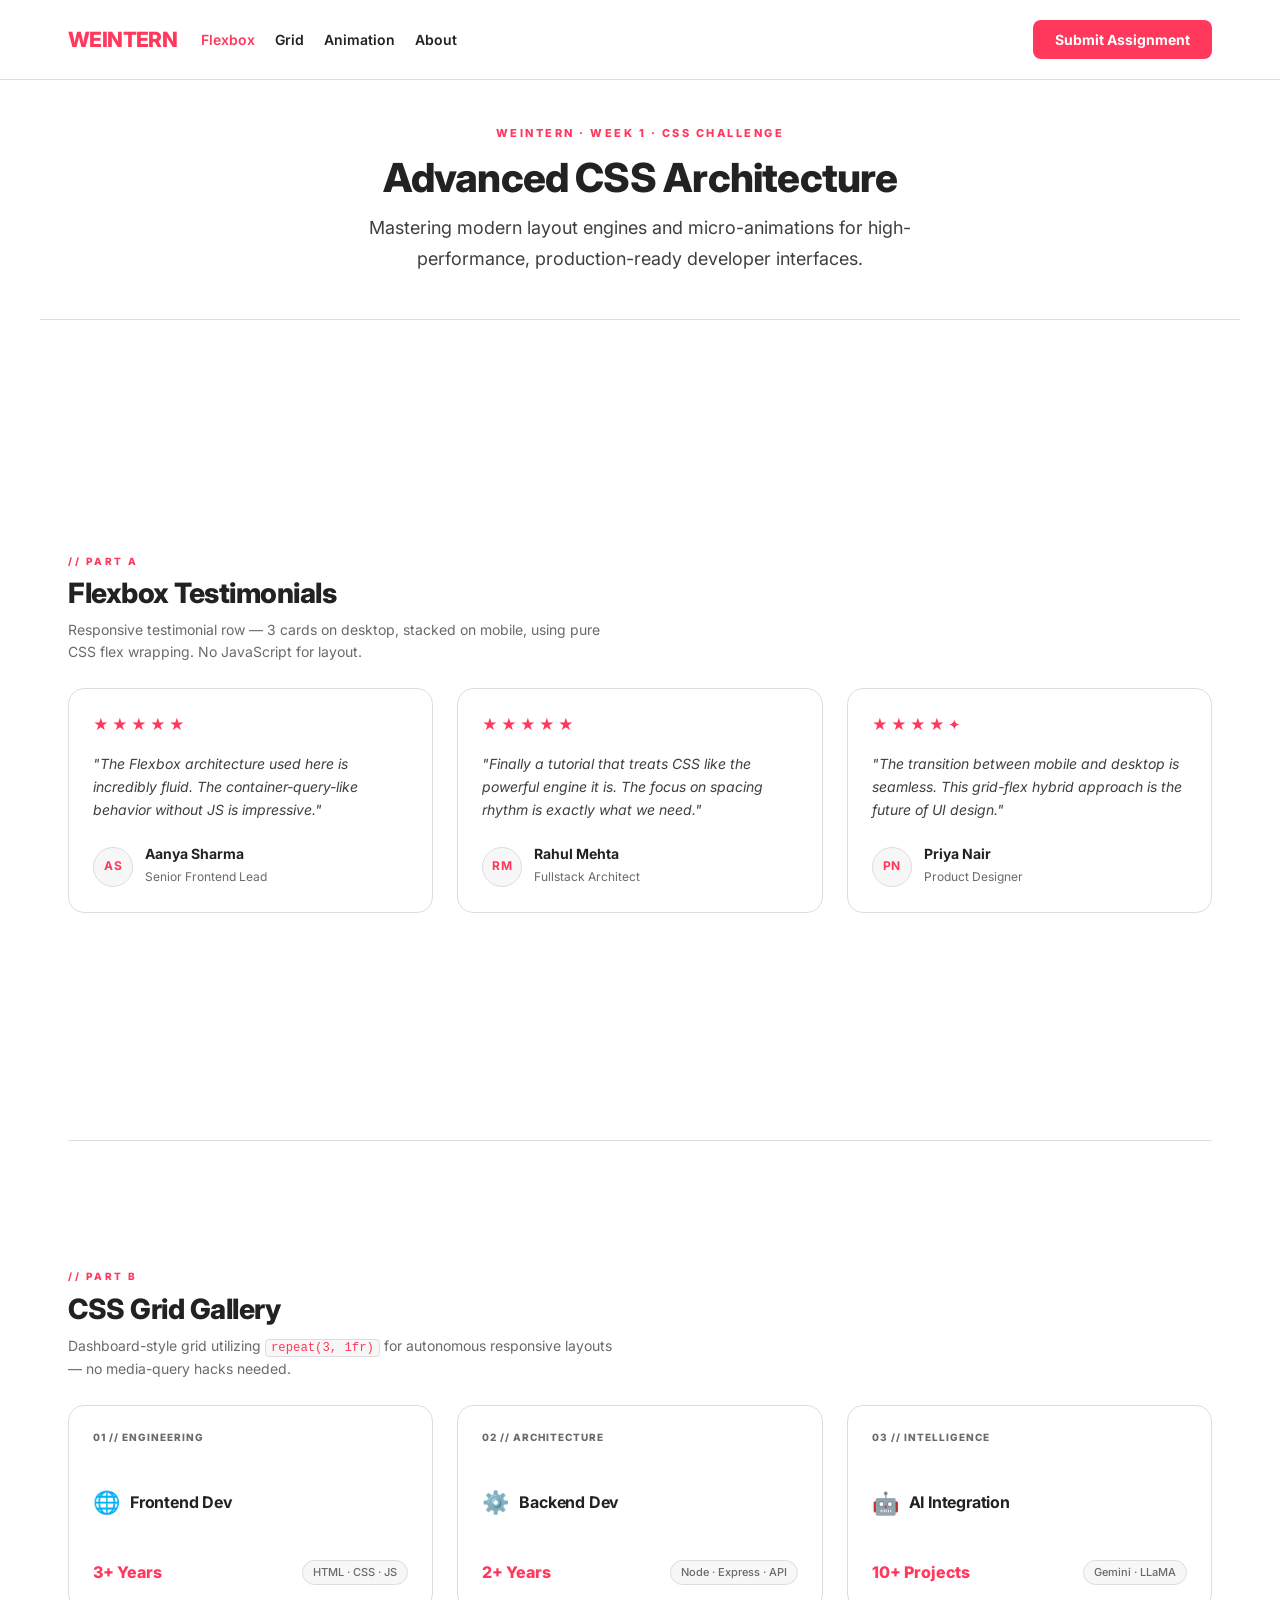
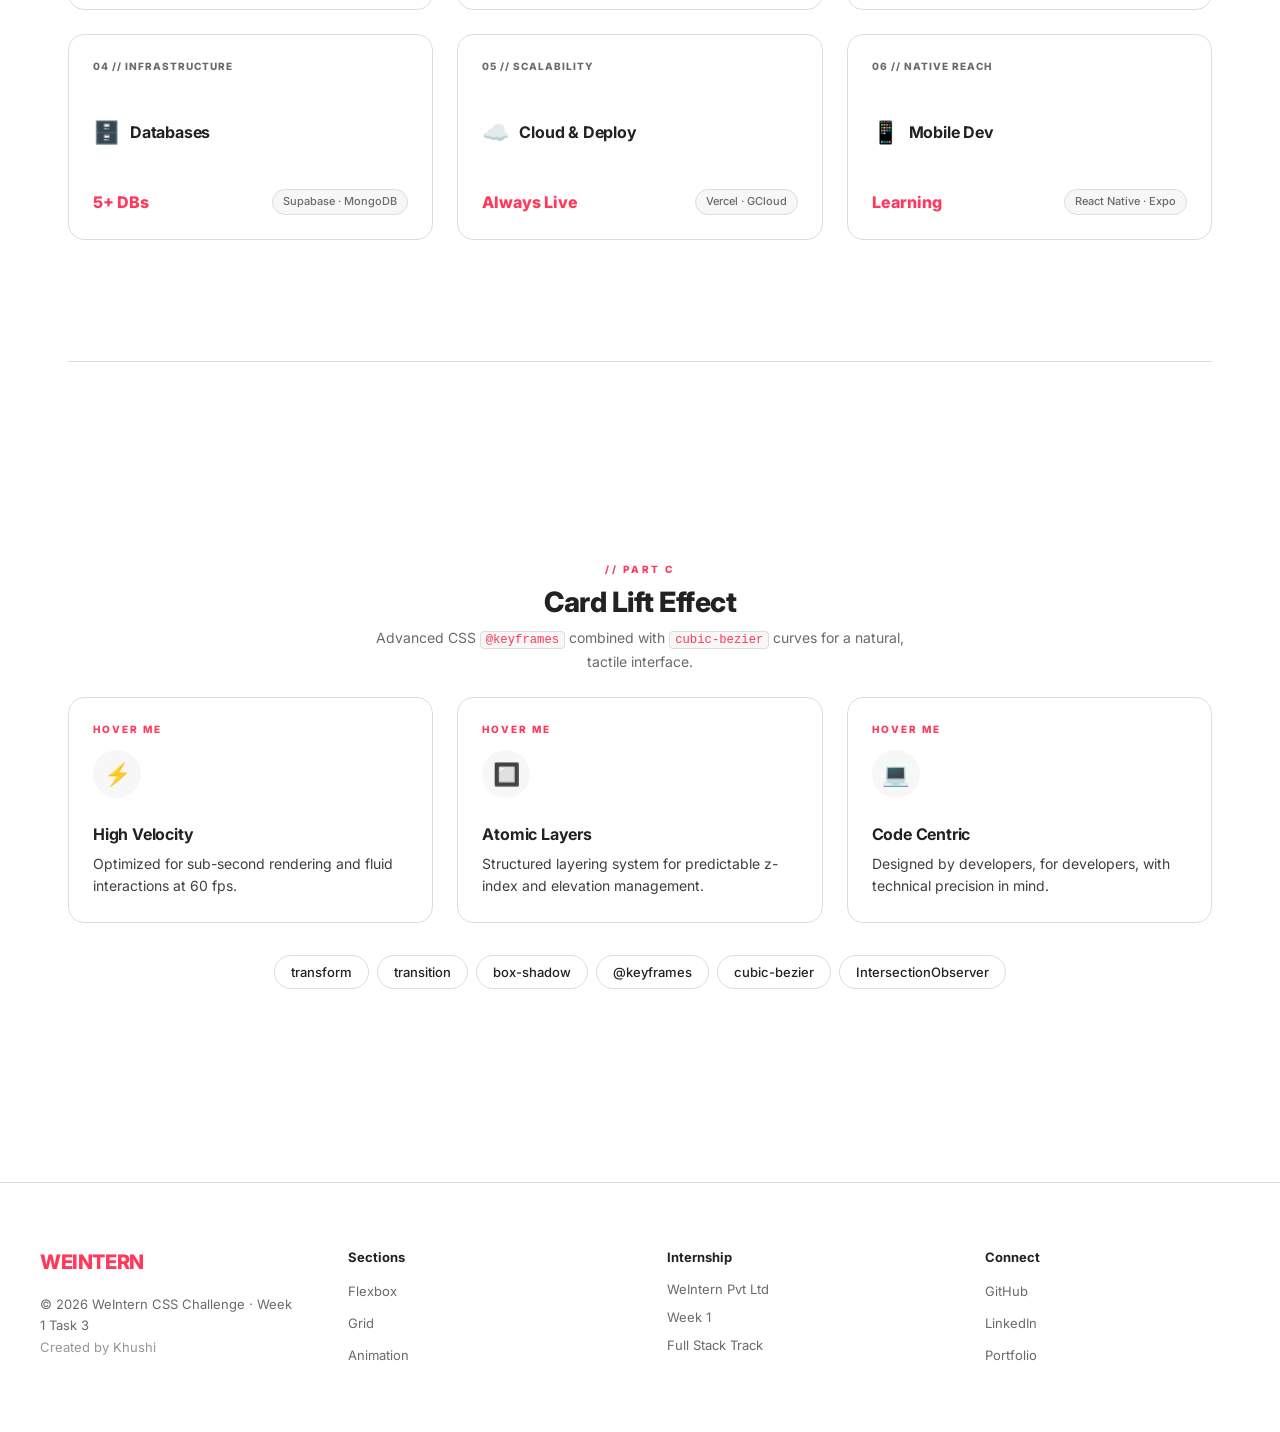
==== commit 3614998c: "style: fix Stack Manifest bento grid overflow, update READMEs to 2026/HCPG Varanasi" ====
--- a/css-challenge/index.html
+++ b/css-challenge/index.html
@@ -377,7 +377,7 @@
       <div class="footer-left">
         <a href="#" class="footer-logo" aria-label="WeIntern Home">WEINTERN</a>
         <p class="footer-info">
-          © 2025 WeIntern CSS Challenge · Week 1 Task 3<br />
+          © 2026 WeIntern CSS Challenge · Week 1 Task 3<br />
           <span class="opacity-70">Created by Khushi</span>
         </p>
       </div>
